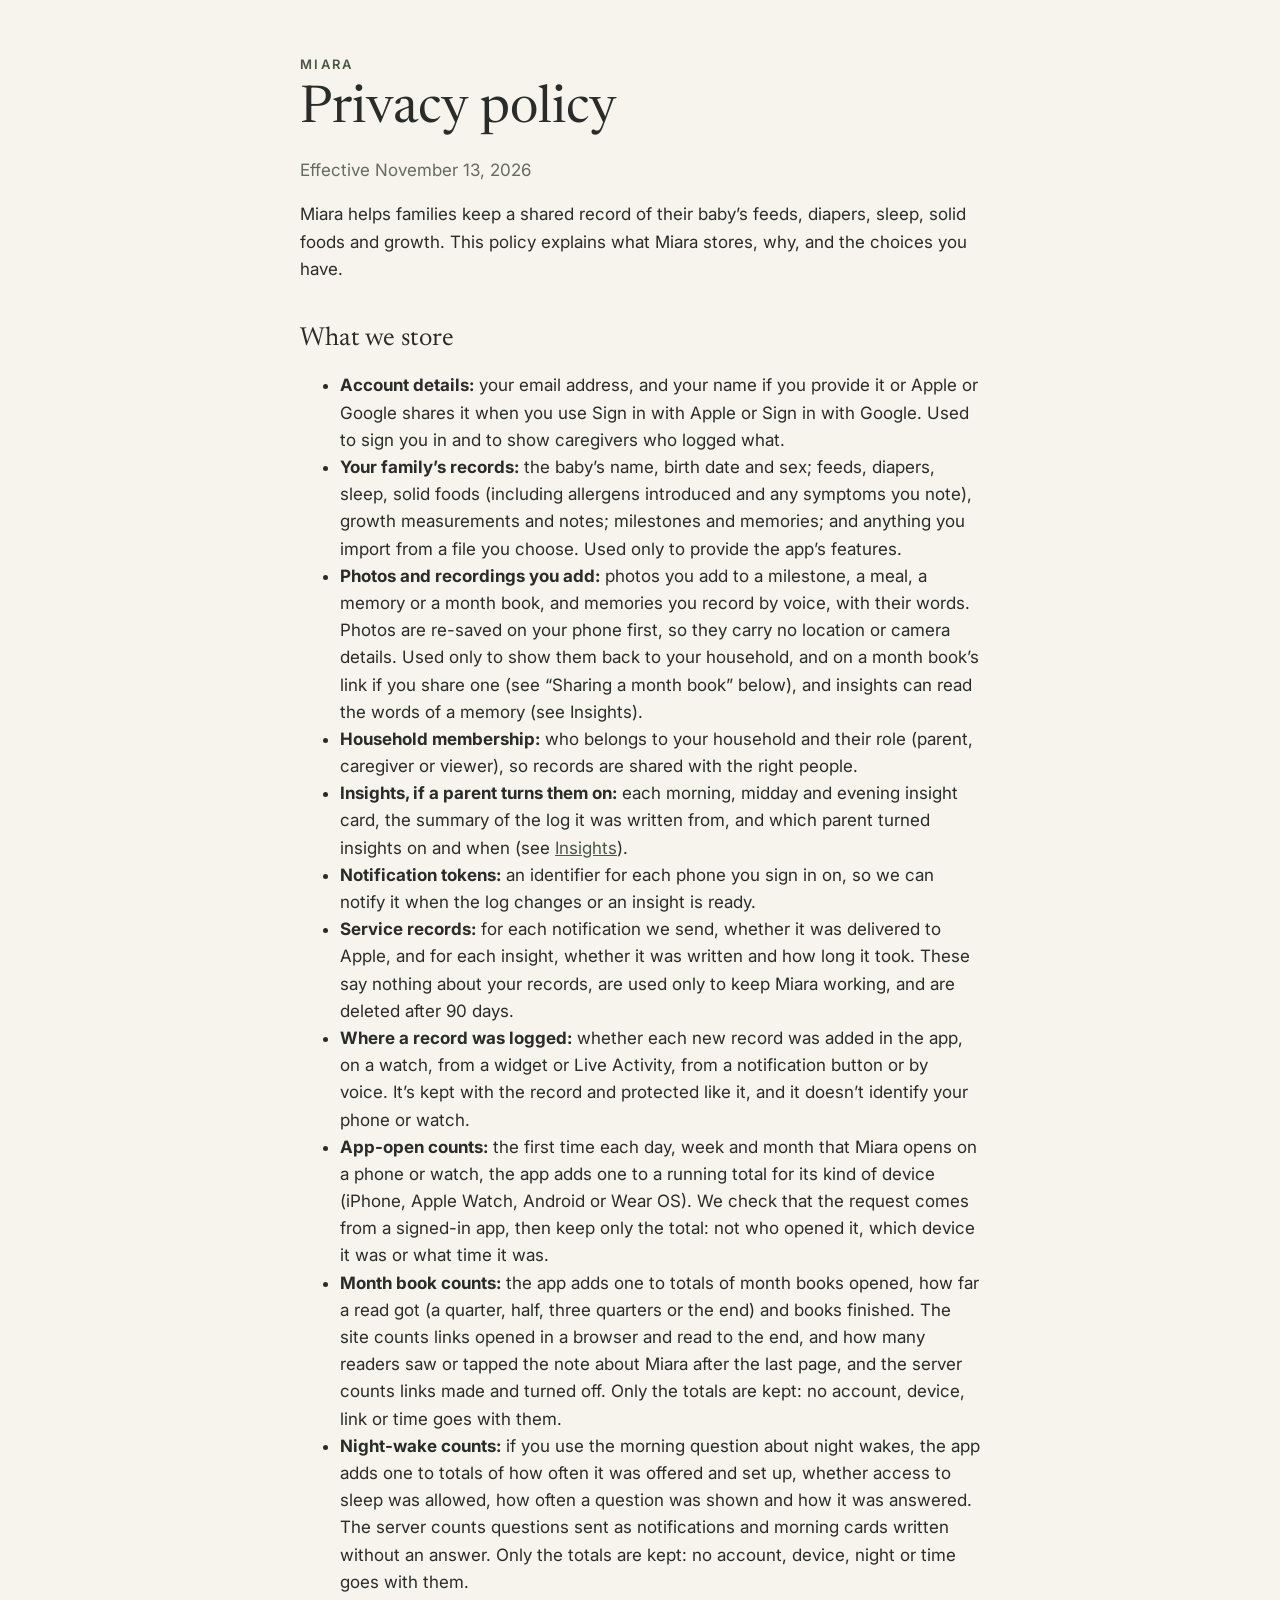
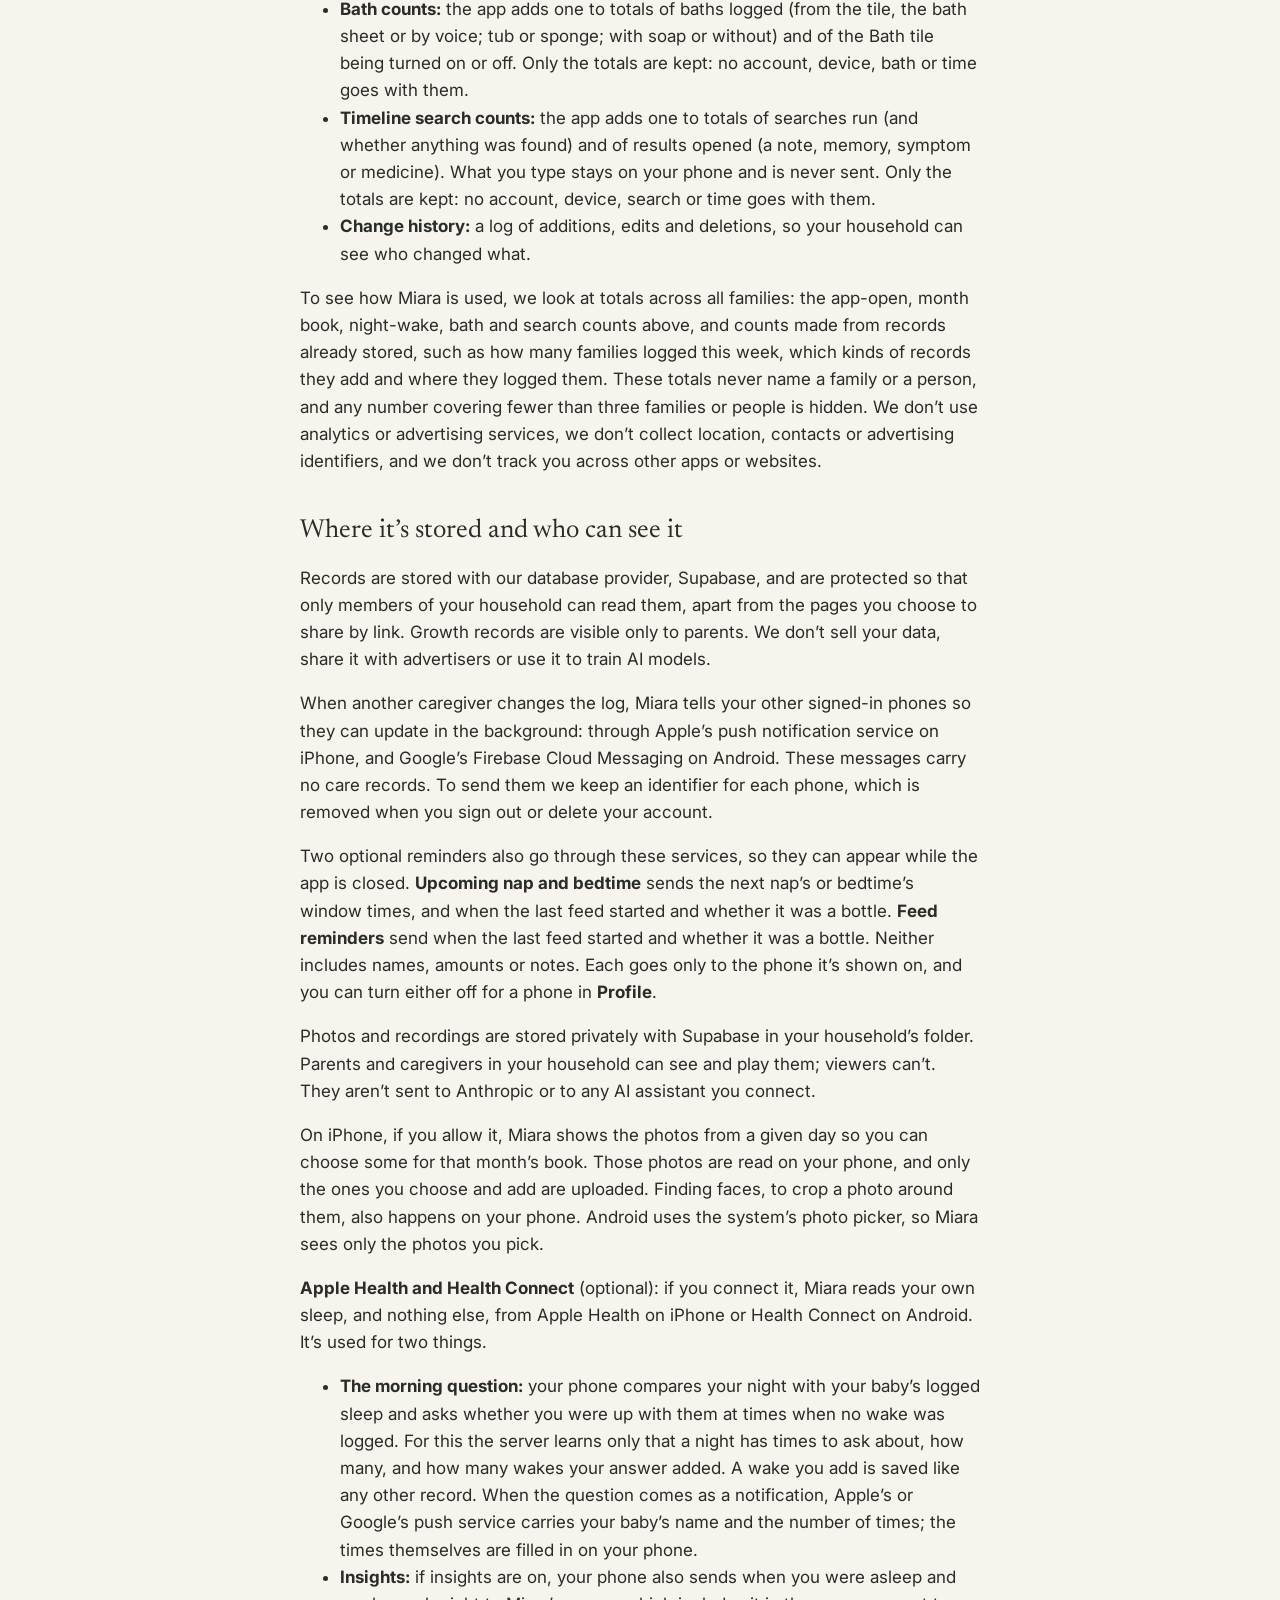
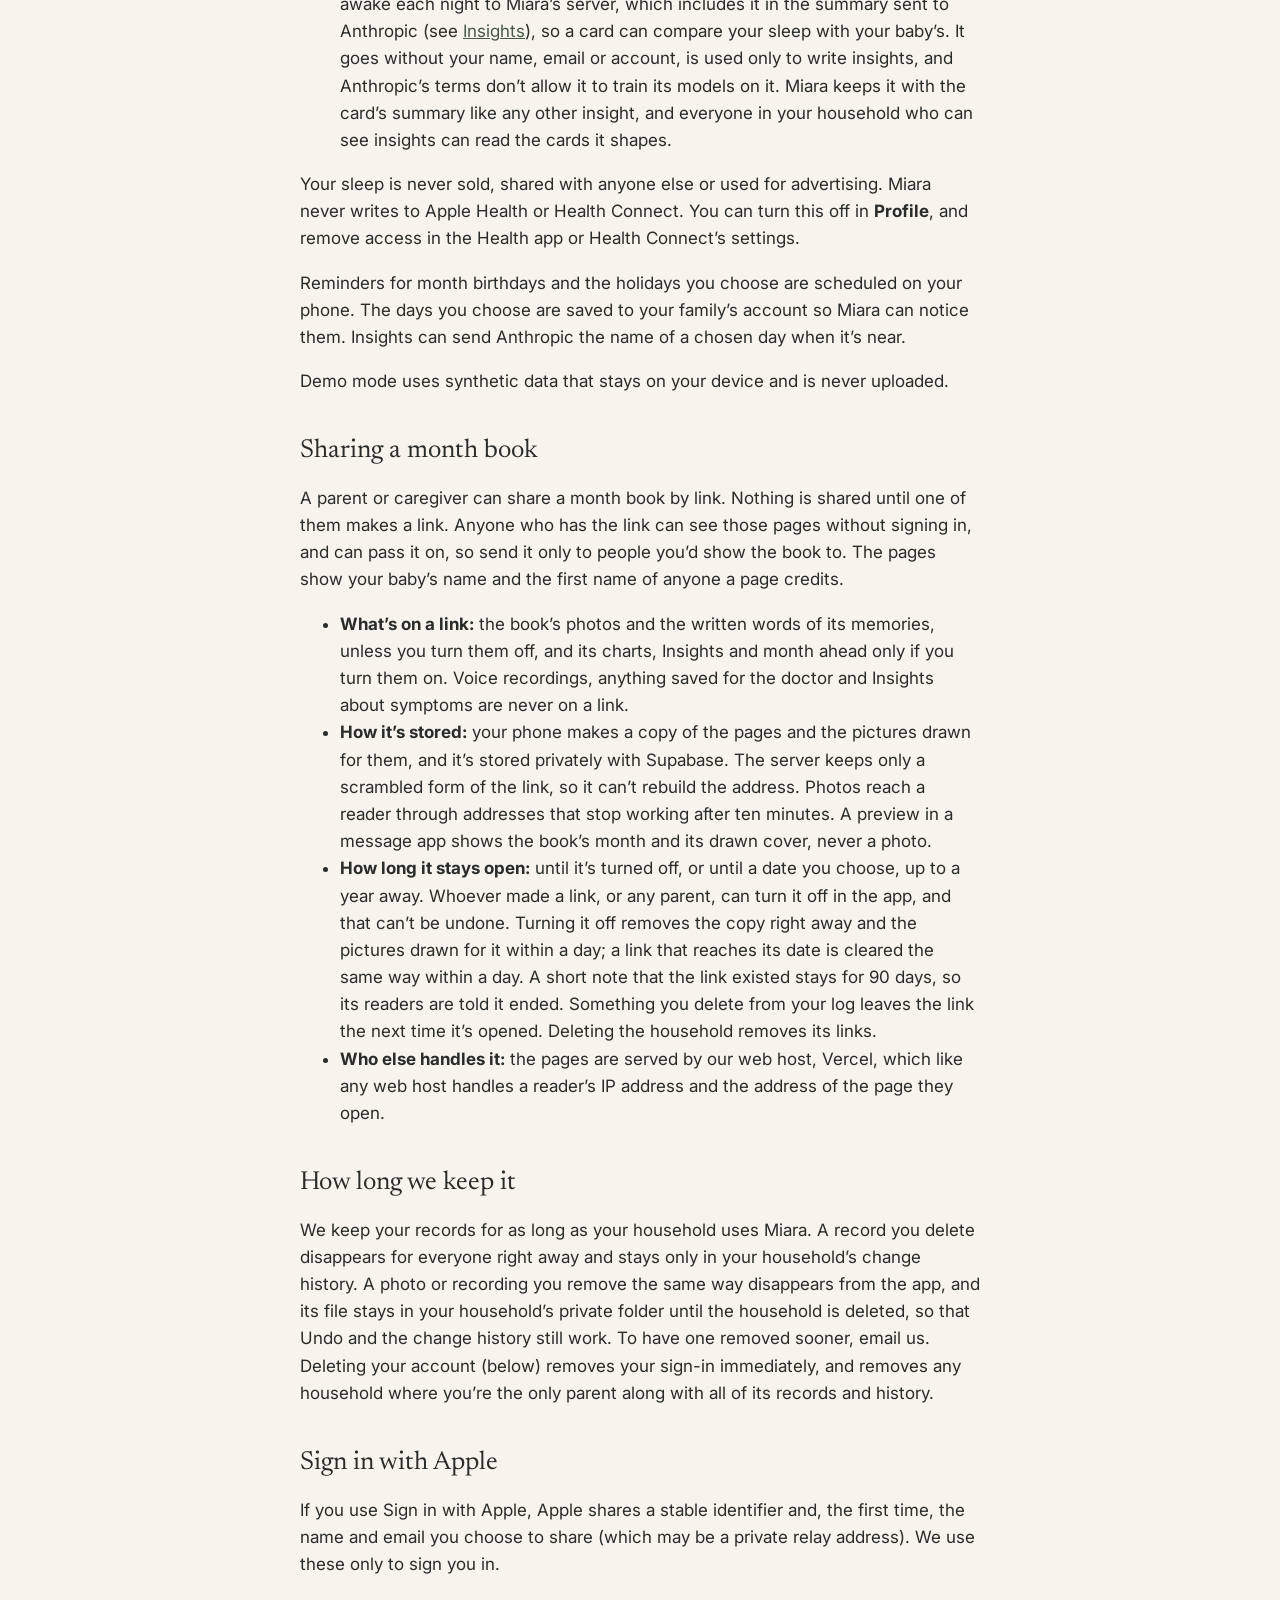
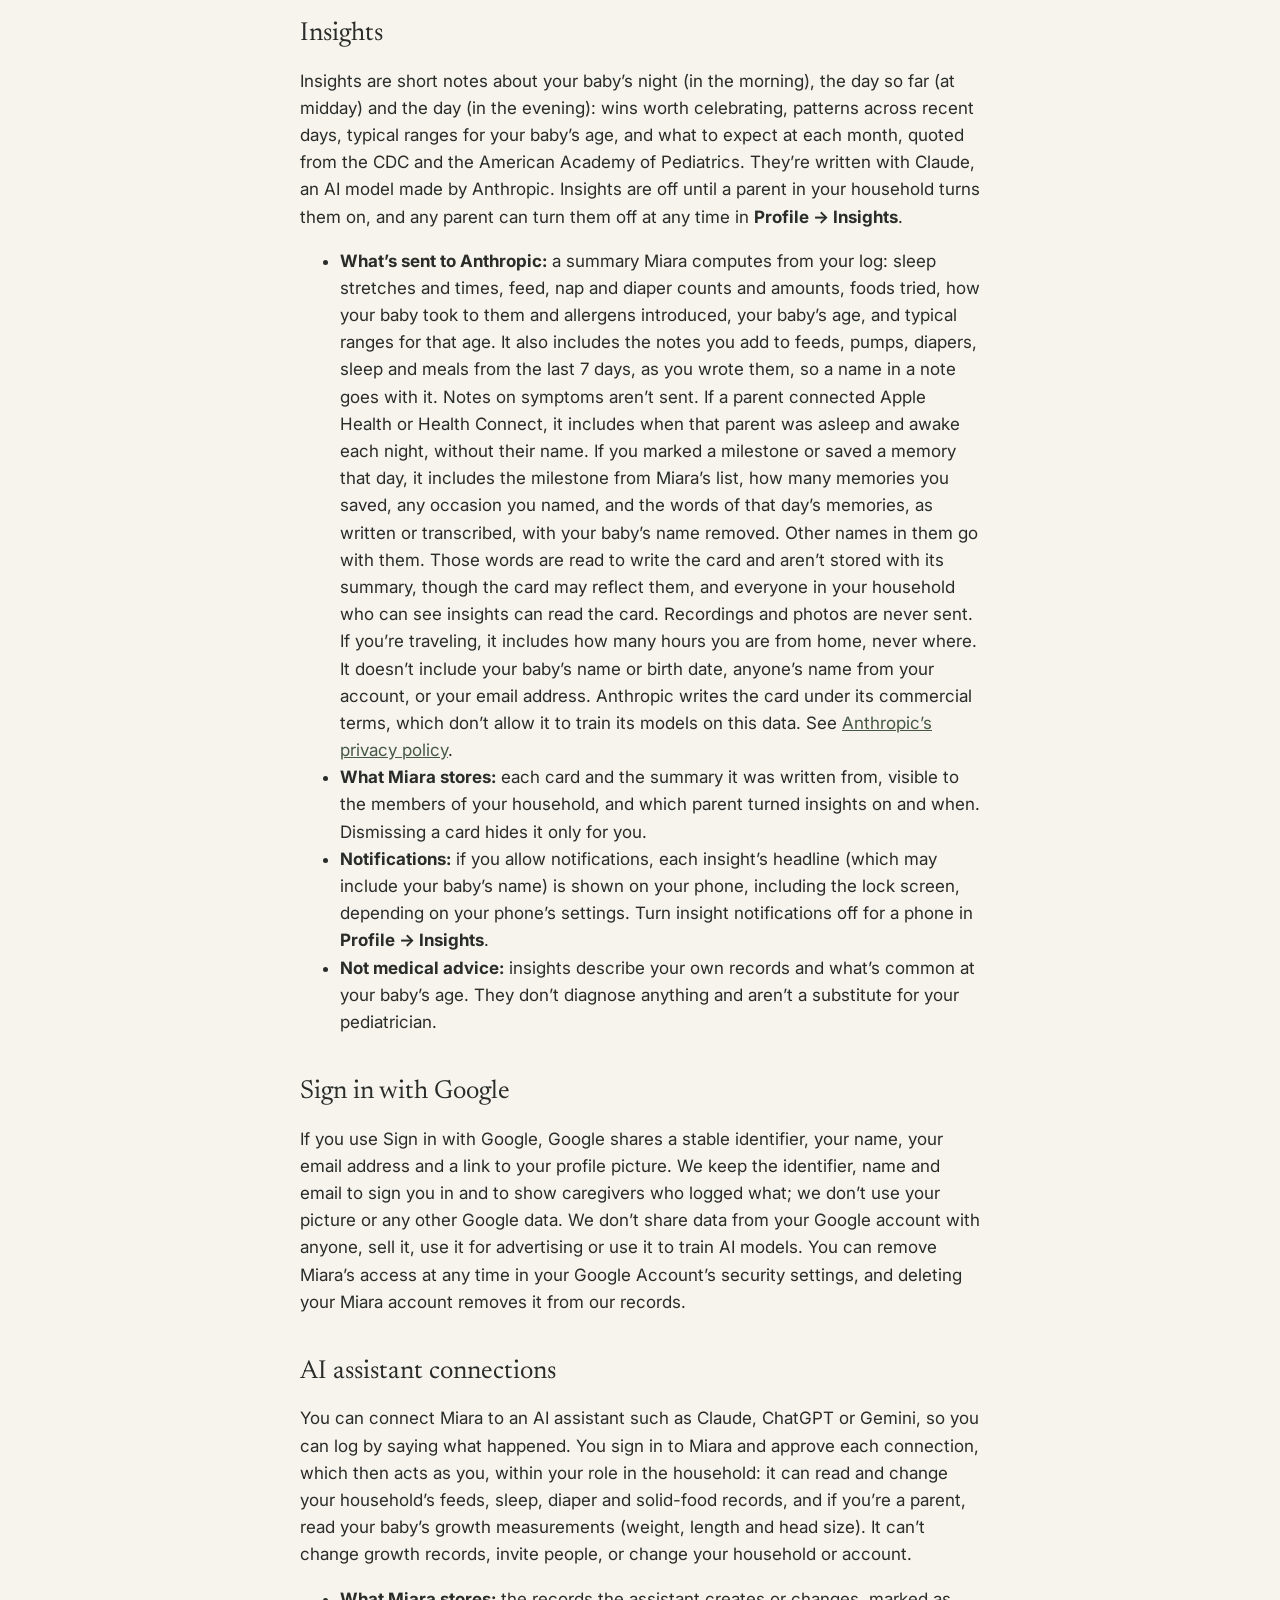
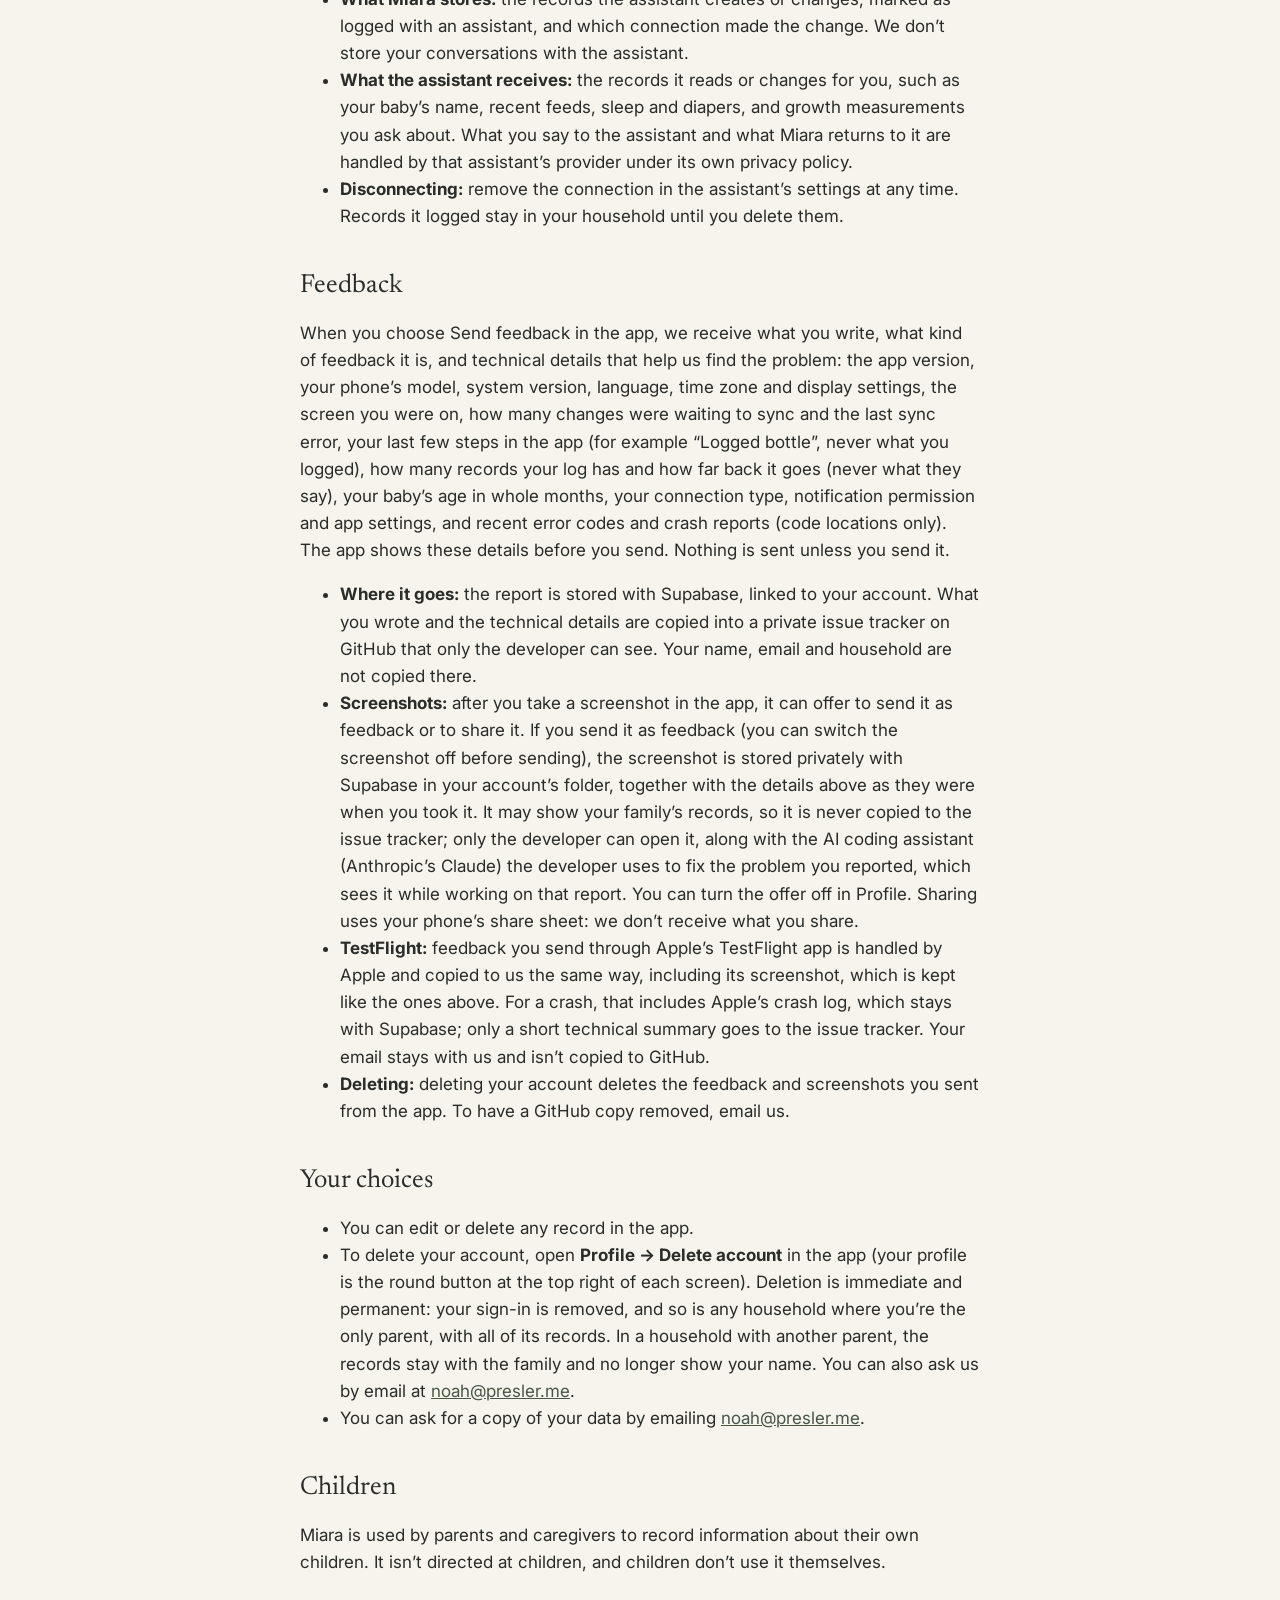
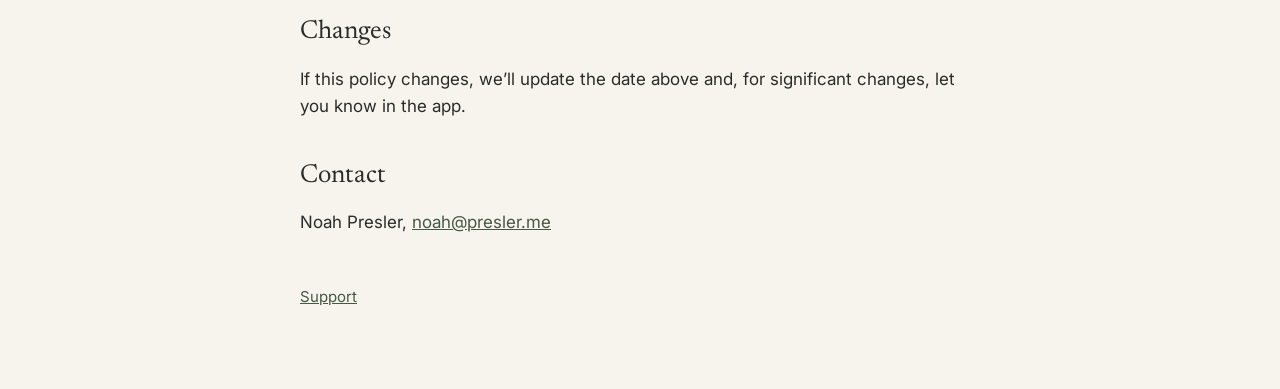
==== privacy.html @ fc8a2c2c "Privacy: bath and timeline search counts (sync with MiaraOS) Co-Authored-By: Claude Opus 5.5 <norepl" ====
<!doctype html><html lang="en"><head><meta charset="utf-8"><meta name="viewport" content="width=device-width, initial-scale=1"><link rel="preconnect" href="https://fonts.googleapis.com"><link rel="preconnect" href="https://fonts.gstatic.com" crossorigin><link href="https://fonts.googleapis.com/css2?family=Inter:wght@400;600&family=Newsreader:opsz@6..72&display=swap" rel="stylesheet"><link rel="stylesheet" href="style.css"><title>Miara privacy policy</title><meta name="description" content="How Miara handles your family's data."></head><body><main>
<div class="eyebrow">Miara</div>
<h1>Privacy policy</h1>
<p class="muted">Effective November 13, 2026</p>
<p>Miara helps families keep a shared record of their baby’s feeds, diapers, sleep, solid foods and growth. This policy explains what Miara stores, why, and the choices you have.</p>
<h2>What we store</h2>
<ul>
<li><strong>Account details:</strong> your email address, and your name if you provide it or Apple or Google shares it when you use Sign in with Apple or Sign in with Google. Used to sign you in and to show caregivers who logged what.</li>
<li><strong>Your family’s records:</strong> the baby’s name, birth date and sex; feeds, diapers, sleep, solid foods (including allergens introduced and any symptoms you note), growth measurements and notes; milestones and memories; and anything you import from a file you choose. Used only to provide the app’s features.</li>
<li><strong>Photos and recordings you add:</strong> photos you add to a milestone, a meal, a memory or a month book, and memories you record by voice, with their words. Photos are re-saved on your phone first, so they carry no location or camera details. Used only to show them back to your household, and on a month book’s link if you share one (see “Sharing a month book” below), and insights can read the words of a memory (see Insights).</li>
<li><strong>Household membership:</strong> who belongs to your household and their role (parent, caregiver or viewer), so records are shared with the right people.</li>
<li><strong>Insights, if a parent turns them on:</strong> each morning, midday and evening insight card, the summary of the log it was written from, and which parent turned insights on and when (see <a href="#insights">Insights</a>).</li>
<li><strong>Notification tokens:</strong> an identifier for each phone you sign in on, so we can notify it when the log changes or an insight is ready.</li>
<li><strong>Service records:</strong> for each notification we send, whether it was delivered to Apple, and for each insight, whether it was written and how long it took. These say nothing about your records, are used only to keep Miara working, and are deleted after 90 days.</li>
<li><strong>Where a record was logged:</strong> whether each new record was added in the app, on a watch, from a widget or Live Activity, from a notification button or by voice. It’s kept with the record and protected like it, and it doesn’t identify your phone or watch.</li>
<li><strong>App-open counts:</strong> the first time each day, week and month that Miara opens on a phone or watch, the app adds one to a running total for its kind of device (iPhone, Apple Watch, Android or Wear OS). We check that the request comes from a signed-in app, then keep only the total: not who opened it, which device it was or what time it was.</li>
<li><strong>Month book counts:</strong> the app adds one to totals of month books opened, how far a read got (a quarter, half, three quarters or the end) and books finished. The site counts links opened in a browser and read to the end, and how many readers saw or tapped the note about Miara after the last page, and the server counts links made and turned off. Only the totals are kept: no account, device, link or time goes with them.</li>
<li><strong>Night-wake counts:</strong> if you use the morning question about night wakes, the app adds one to totals of how often it was offered and set up, whether access to sleep was allowed, how often a question was shown and how it was answered. The server counts questions sent as notifications and morning cards written without an answer. Only the totals are kept: no account, device, night or time goes with them.</li>
<li><strong>Bath counts:</strong> the app adds one to totals of baths logged (from the tile, the bath sheet or by voice; tub or sponge; with soap or without) and of the Bath tile being turned on or off. Only the totals are kept: no account, device, bath or time goes with them.</li>
<li><strong>Timeline search counts:</strong> the app adds one to totals of searches run (and whether anything was found) and of results opened (a note, memory, symptom or medicine). What you type stays on your phone and is never sent. Only the totals are kept: no account, device, search or time goes with them.</li>
<li><strong>Change history:</strong> a log of additions, edits and deletions, so your household can see who changed what.</li>
</ul>
<p>To see how Miara is used, we look at totals across all families: the app-open, month book, night-wake, bath and search counts above, and counts made from records already stored, such as how many families logged this week, which kinds of records they add and where they logged them. These totals never name a family or a person, and any number covering fewer than three families or people is hidden. We don’t use analytics or advertising services, we don’t collect location, contacts or advertising identifiers, and we don’t track you across other apps or websites.</p>
<h2>Where it’s stored and who can see it</h2>
<p>Records are stored with our database provider, Supabase, and are protected so that only members of your household can read them, apart from the pages you choose to share by link. Growth records are visible only to parents. We don’t sell your data, share it with advertisers or use it to train AI models.</p>
<p>When another caregiver changes the log, Miara tells your other signed-in phones so they can update in the background: through Apple’s push notification service on iPhone, and Google’s Firebase Cloud Messaging on Android. These messages carry no care records. To send them we keep an identifier for each phone, which is removed when you sign out or delete your account.</p>
<p>Two optional reminders also go through these services, so they can appear while the app is closed. <strong>Upcoming nap and bedtime</strong> sends the next nap’s or bedtime’s window times, and when the last feed started and whether it was a bottle. <strong>Feed reminders</strong> send when the last feed started and whether it was a bottle. Neither includes names, amounts or notes. Each goes only to the phone it’s shown on, and you can turn either off for a phone in <strong>Profile</strong>.</p>
<p>Photos and recordings are stored privately with Supabase in your household’s folder. Parents and caregivers in your household can see and play them; viewers can’t. They aren’t sent to Anthropic or to any AI assistant you connect.</p>
<p>On iPhone, if you allow it, Miara shows the photos from a given day so you can choose some for that month’s book. Those photos are read on your phone, and only the ones you choose and add are uploaded. Finding faces, to crop a photo around them, also happens on your phone. Android uses the system’s photo picker, so Miara sees only the photos you pick.</p>
<p><strong>Apple Health and Health Connect</strong> (optional): if you connect it, Miara reads your own sleep, and nothing else, from Apple Health on iPhone or Health Connect on Android. It’s used for two things.</p>
<ul>
<li><strong>The morning question:</strong> your phone compares your night with your baby’s logged sleep and asks whether you were up with them at times when no wake was logged. For this the server learns only that a night has times to ask about, how many, and how many wakes your answer added. A wake you add is saved like any other record. When the question comes as a notification, Apple’s or Google’s push service carries your baby’s name and the number of times; the times themselves are filled in on your phone.</li>
<li><strong>Insights:</strong> if insights are on, your phone also sends when you were asleep and awake each night to Miara’s server, which includes it in the summary sent to Anthropic (see <a href="#insights">Insights</a>), so a card can compare your sleep with your baby’s. It goes without your name, email or account, is used only to write insights, and Anthropic’s terms don’t allow it to train its models on it. Miara keeps it with the card’s summary like any other insight, and everyone in your household who can see insights can read the cards it shapes.</li>
</ul>
<p>Your sleep is never sold, shared with anyone else or used for advertising. Miara never writes to Apple Health or Health Connect. You can turn this off in <strong>Profile</strong>, and remove access in the Health app or Health Connect’s settings.</p>
<p>Reminders for month birthdays and the holidays you choose are scheduled on your phone. The days you choose are saved to your family’s account so Miara can notice them. Insights can send Anthropic the name of a chosen day when it’s near.</p>
<p>Demo mode uses synthetic data that stays on your device and is never uploaded.</p>
<h2>Sharing a month book</h2>
<p>A parent or caregiver can share a month book by link. Nothing is shared until one of them makes a link. Anyone who has the link can see those pages without signing in, and can pass it on, so send it only to people you’d show the book to. The pages show your baby’s name and the first name of anyone a page credits.</p>
<ul>
<li><strong>What’s on a link:</strong> the book’s photos and the written words of its memories, unless you turn them off, and its charts, Insights and month ahead only if you turn them on. Voice recordings, anything saved for the doctor and Insights about symptoms are never on a link.</li>
<li><strong>How it’s stored:</strong> your phone makes a copy of the pages and the pictures drawn for them, and it’s stored privately with Supabase. The server keeps only a scrambled form of the link, so it can’t rebuild the address. Photos reach a reader through addresses that stop working after ten minutes. A preview in a message app shows the book’s month and its drawn cover, never a photo.</li>
<li><strong>How long it stays open:</strong> until it’s turned off, or until a date you choose, up to a year away. Whoever made a link, or any parent, can turn it off in the app, and that can’t be undone. Turning it off removes the copy right away and the pictures drawn for it within a day; a link that reaches its date is cleared the same way within a day. A short note that the link existed stays for 90 days, so its readers are told it ended. Something you delete from your log leaves the link the next time it’s opened. Deleting the household removes its links.</li>
<li><strong>Who else handles it:</strong> the pages are served by our web host, Vercel, which like any web host handles a reader’s IP address and the address of the page they open.</li>
</ul>
<h2>How long we keep it</h2>
<p>We keep your records for as long as your household uses Miara. A record you delete disappears for everyone right away and stays only in your household’s change history. A photo or recording you remove the same way disappears from the app, and its file stays in your household’s private folder until the household is deleted, so that Undo and the change history still work. To have one removed sooner, email us. Deleting your account (below) removes your sign-in immediately, and removes any household where you’re the only parent along with all of its records and history.</p>
<h2>Sign in with Apple</h2>
<p>If you use Sign in with Apple, Apple shares a stable identifier and, the first time, the name and email you choose to share (which may be a private relay address). We use these only to sign you in.</p>
<h2 id="insights">Insights</h2>
<p>Insights are short notes about your baby’s night (in the morning), the day so far (at midday) and the day (in the evening): wins worth celebrating, patterns across recent days, typical ranges for your baby’s age, and what to expect at each month, quoted from the CDC and the American Academy of Pediatrics. They’re written with Claude, an AI model made by Anthropic. Insights are off until a parent in your household turns them on, and any parent can turn them off at any time in <strong>Profile → Insights</strong>.</p>
<ul>
<li><strong>What’s sent to Anthropic:</strong> a summary Miara computes from your log: sleep stretches and times, feed, nap and diaper counts and amounts, foods tried, how your baby took to them and allergens introduced, your baby’s age, and typical ranges for that age. It also includes the notes you add to feeds, pumps, diapers, sleep and meals from the last 7 days, as you wrote them, so a name in a note goes with it. Notes on symptoms aren’t sent. If a parent connected Apple Health or Health Connect, it includes when that parent was asleep and awake each night, without their name. If you marked a milestone or saved a memory that day, it includes the milestone from Miara’s list, how many memories you saved, any occasion you named, and the words of that day’s memories, as written or transcribed, with your baby’s name removed. Other names in them go with them. Those words are read to write the card and aren’t stored with its summary, though the card may reflect them, and everyone in your household who can see insights can read the card. Recordings and photos are never sent. If you’re traveling, it includes how many hours you are from home, never where. It doesn’t include your baby’s name or birth date, anyone’s name from your account, or your email address. Anthropic writes the card under its commercial terms, which don’t allow it to train its models on this data. See <a href="https://www.anthropic.com/legal/privacy">Anthropic’s privacy policy</a>.</li>
<li><strong>What Miara stores:</strong> each card and the summary it was written from, visible to the members of your household, and which parent turned insights on and when. Dismissing a card hides it only for you.</li>
<li><strong>Notifications:</strong> if you allow notifications, each insight’s headline (which may include your baby’s name) is shown on your phone, including the lock screen, depending on your phone’s settings. Turn insight notifications off for a phone in <strong>Profile → Insights</strong>.</li>
<li><strong>Not medical advice:</strong> insights describe your own records and what’s common at your baby’s age. They don’t diagnose anything and aren’t a substitute for your pediatrician.</li>
</ul>
<h2>Sign in with Google</h2>
<p>If you use Sign in with Google, Google shares a stable identifier, your name, your email address and a link to your profile picture. We keep the identifier, name and email to sign you in and to show caregivers who logged what; we don’t use your picture or any other Google data. We don’t share data from your Google account with anyone, sell it, use it for advertising or use it to train AI models. You can remove Miara’s access at any time in your Google Account’s security settings, and deleting your Miara account removes it from our records.</p>
<h2>AI assistant connections</h2>
<p>You can connect Miara to an AI assistant such as Claude, ChatGPT or Gemini, so you can log by saying what happened. You sign in to Miara and approve each connection, which then acts as you, within your role in the household: it can read and change your household’s feeds, sleep, diaper and solid-food records, and if you’re a parent, read your baby’s growth measurements (weight, length and head size). It can’t change growth records, invite people, or change your household or account.</p>
<ul>
<li><strong>What Miara stores:</strong> the records the assistant creates or changes, marked as logged with an assistant, and which connection made the change. We don’t store your conversations with the assistant.</li>
<li><strong>What the assistant receives:</strong> the records it reads or changes for you, such as your baby’s name, recent feeds, sleep and diapers, and growth measurements you ask about. What you say to the assistant and what Miara returns to it are handled by that assistant’s provider under its own privacy policy.</li>
<li><strong>Disconnecting:</strong> remove the connection in the assistant’s settings at any time. Records it logged stay in your household until you delete them.</li>
</ul>
<h2>Feedback</h2>
<p>When you choose Send feedback in the app, we receive what you write, what kind of feedback it is, and technical details that help us find the problem: the app version, your phone’s model, system version, language, time zone and display settings, the screen you were on, how many changes were waiting to sync and the last sync error, your last few steps in the app (for example “Logged bottle”, never what you logged), how many records your log has and how far back it goes (never what they say), your baby’s age in whole months, your connection type, notification permission and app settings, and recent error codes and crash reports (code locations only). The app shows these details before you send. Nothing is sent unless you send it.</p>
<ul>
<li><strong>Where it goes:</strong> the report is stored with Supabase, linked to your account. What you wrote and the technical details are copied into a private issue tracker on GitHub that only the developer can see. Your name, email and household are not copied there.</li>
<li><strong>Screenshots:</strong> after you take a screenshot in the app, it can offer to send it as feedback or to share it. If you send it as feedback (you can switch the screenshot off before sending), the screenshot is stored privately with Supabase in your account’s folder, together with the details above as they were when you took it. It may show your family’s records, so it is never copied to the issue tracker; only the developer can open it, along with the AI coding assistant (Anthropic’s Claude) the developer uses to fix the problem you reported, which sees it while working on that report. You can turn the offer off in Profile. Sharing uses your phone’s share sheet: we don’t receive what you share.</li>
<li><strong>TestFlight:</strong> feedback you send through Apple’s TestFlight app is handled by Apple and copied to us the same way, including its screenshot, which is kept like the ones above. For a crash, that includes Apple’s crash log, which stays with Supabase; only a short technical summary goes to the issue tracker. Your email stays with us and isn’t copied to GitHub.</li>
<li><strong>Deleting:</strong> deleting your account deletes the feedback and screenshots you sent from the app. To have a GitHub copy removed, email us.</li>
</ul>
<h2>Your choices</h2>
<ul>
<li>You can edit or delete any record in the app.</li>
<li>To delete your account, open <strong>Profile → Delete account</strong> in the app (your profile is the round button at the top right of each screen). Deletion is immediate and permanent: your sign-in is removed, and so is any household where you’re the only parent, with all of its records. In a household with another parent, the records stay with the family and no longer show your name. You can also ask us by email at <a href="mailto:noah@presler.me?subject=Delete%20my%20Miara%20account">noah@presler.me</a>.</li>
<li>You can ask for a copy of your data by emailing <a href="mailto:noah@presler.me">noah@presler.me</a>.</li>
</ul>
<h2>Children</h2>
<p>Miara is used by parents and caregivers to record information about their own children. It isn’t directed at children, and children don’t use it themselves.</p>
<h2>Changes</h2>
<p>If this policy changes, we’ll update the date above and, for significant changes, let you know in the app.</p>
<h2>Contact</h2>
<p>Noah Presler, <a href="mailto:noah@presler.me">noah@presler.me</a></p>
<nav><a href="index.html">Support</a></nav>
</main></body></html>
---- style.css ----
:root { --bg: #F7F4ED; --surface: #FFFEFA; --ink: #292C29; --muted: #656A62; --border: #D9D5CB; --accent: #465744; }
@media (prefers-color-scheme: dark) { :root { --bg: #171C19; --surface: #242B26; --ink: #F2F1E9; --muted: #BCC5B8; --border: #455047; --accent: #C4D1B5; } }
* { box-sizing: border-box; }
body { margin: 0; background: var(--bg); color: var(--ink); font: 17px/1.6 Inter, system-ui, sans-serif; }
main { max-width: 720px; margin: 0 auto; padding: 56px 20px 80px; }
.eyebrow { font: 600 13px Inter, sans-serif; letter-spacing: .18em; text-transform: uppercase; color: var(--accent); }
h1 { font: 400 clamp(36px, 7vw, 52px)/1.1 Newsreader, Georgia, serif; margin: 10px 0 18px; }
h2 { font: 400 26px/1.25 Newsreader, Georgia, serif; margin: 40px 0 8px; }
p, li { color: var(--ink); } .muted { color: var(--muted); }
a { color: var(--accent); }
.card { background: var(--surface); border: 1px solid var(--border); border-radius: 18px; padding: 20px 22px; margin: 24px 0; }
nav { display: flex; gap: 18px; margin-top: 48px; font-size: 15px; }
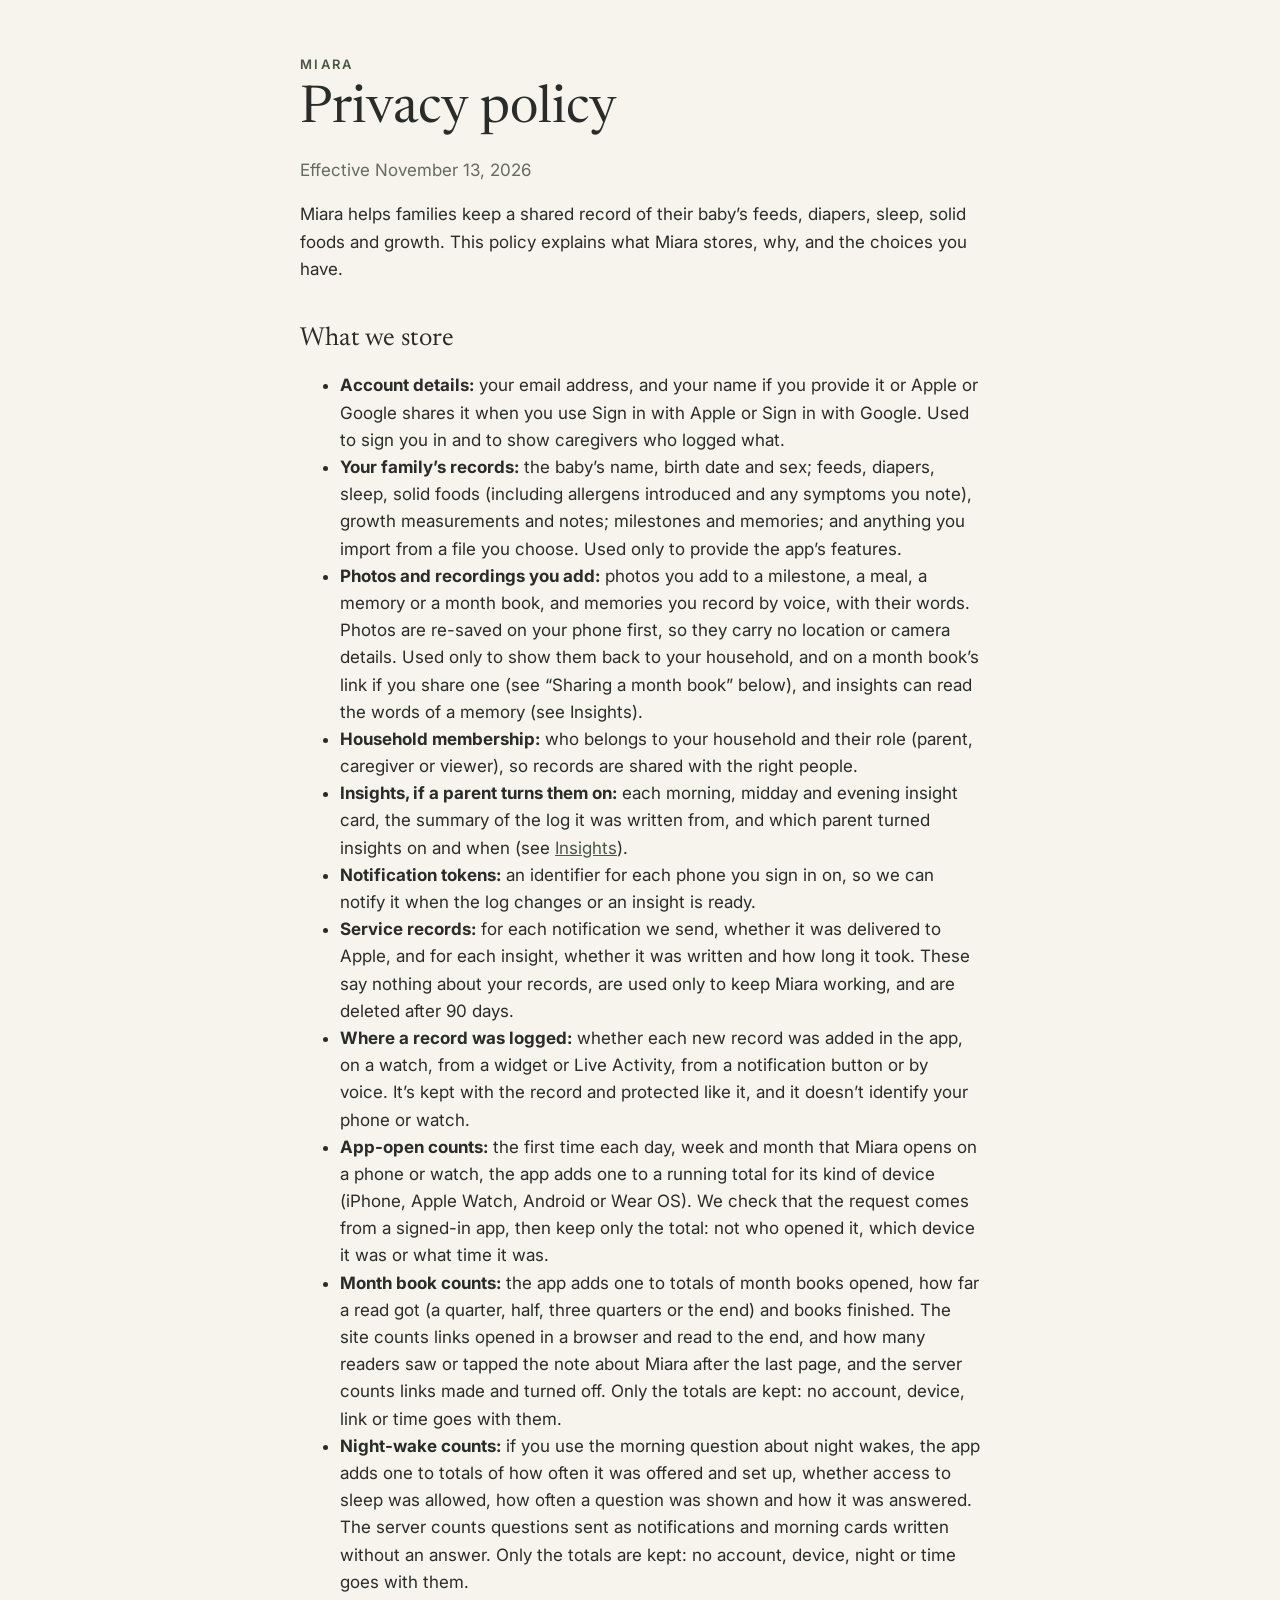
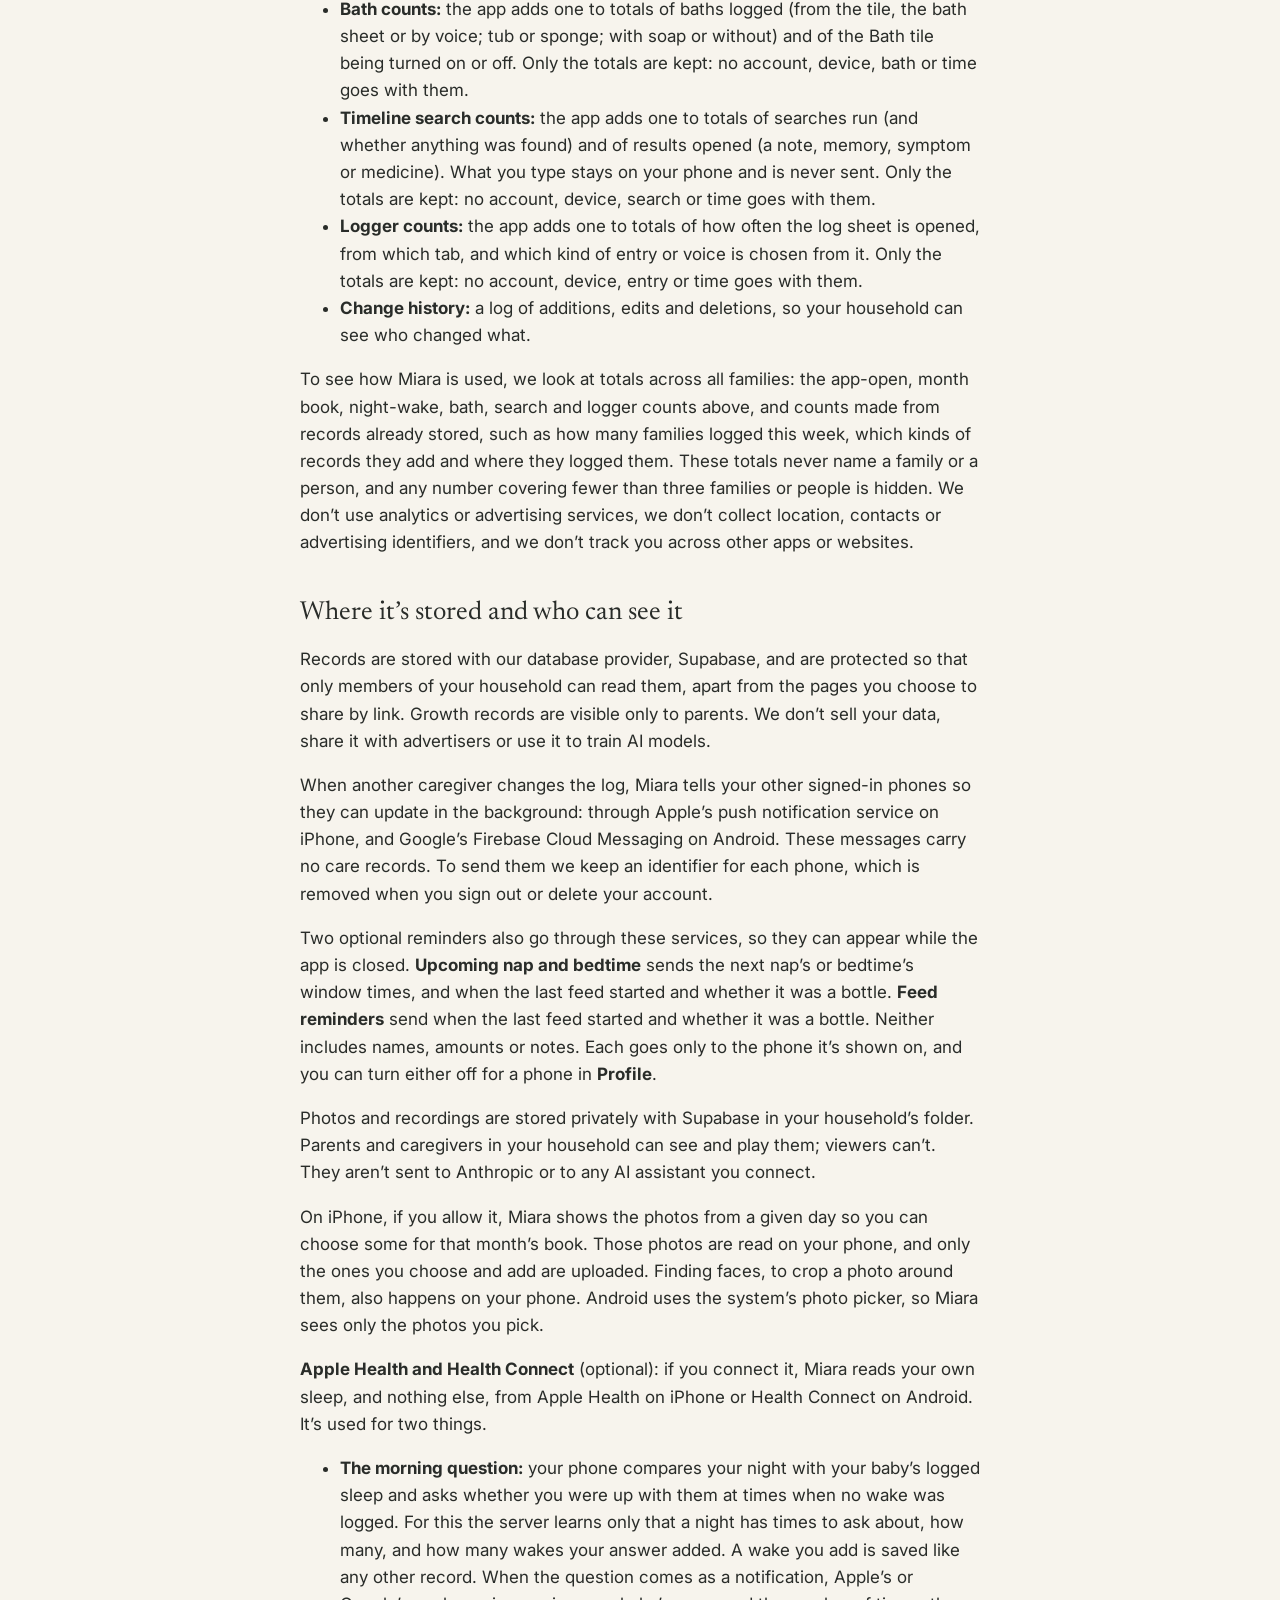
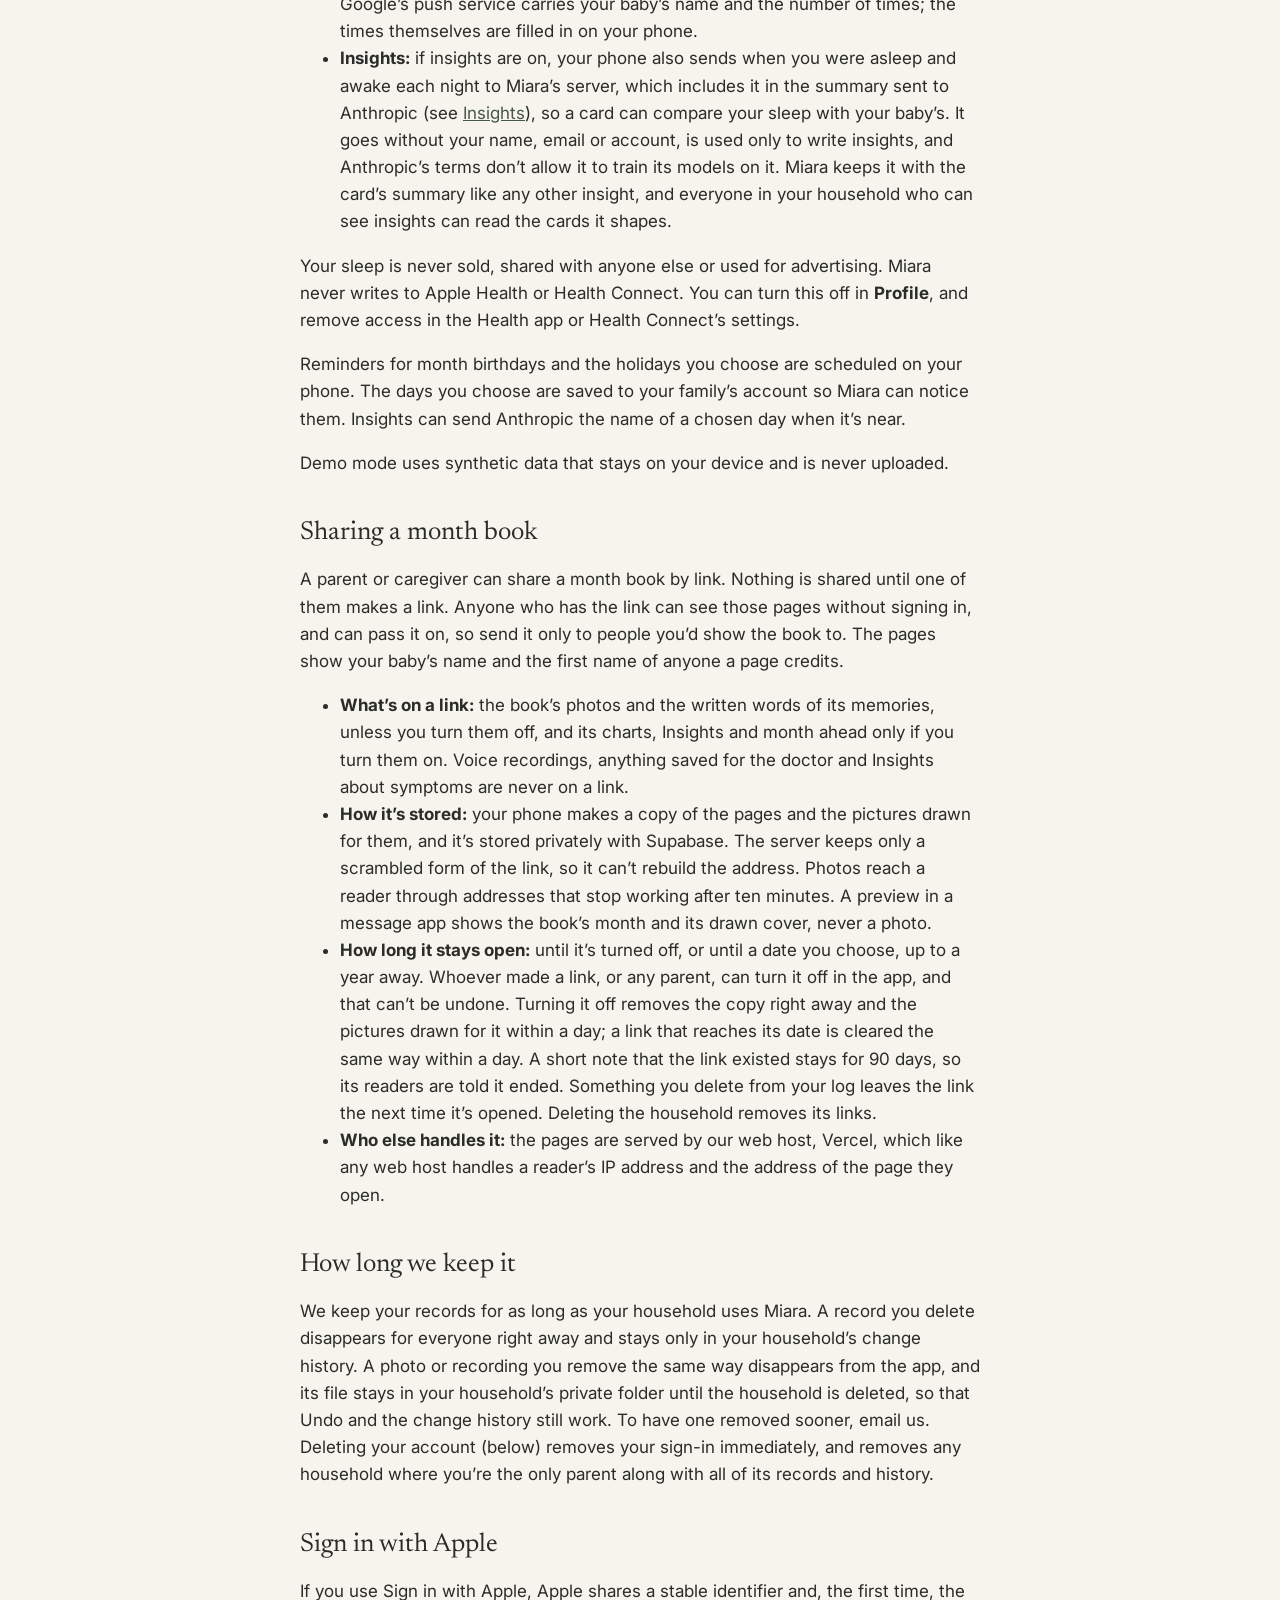
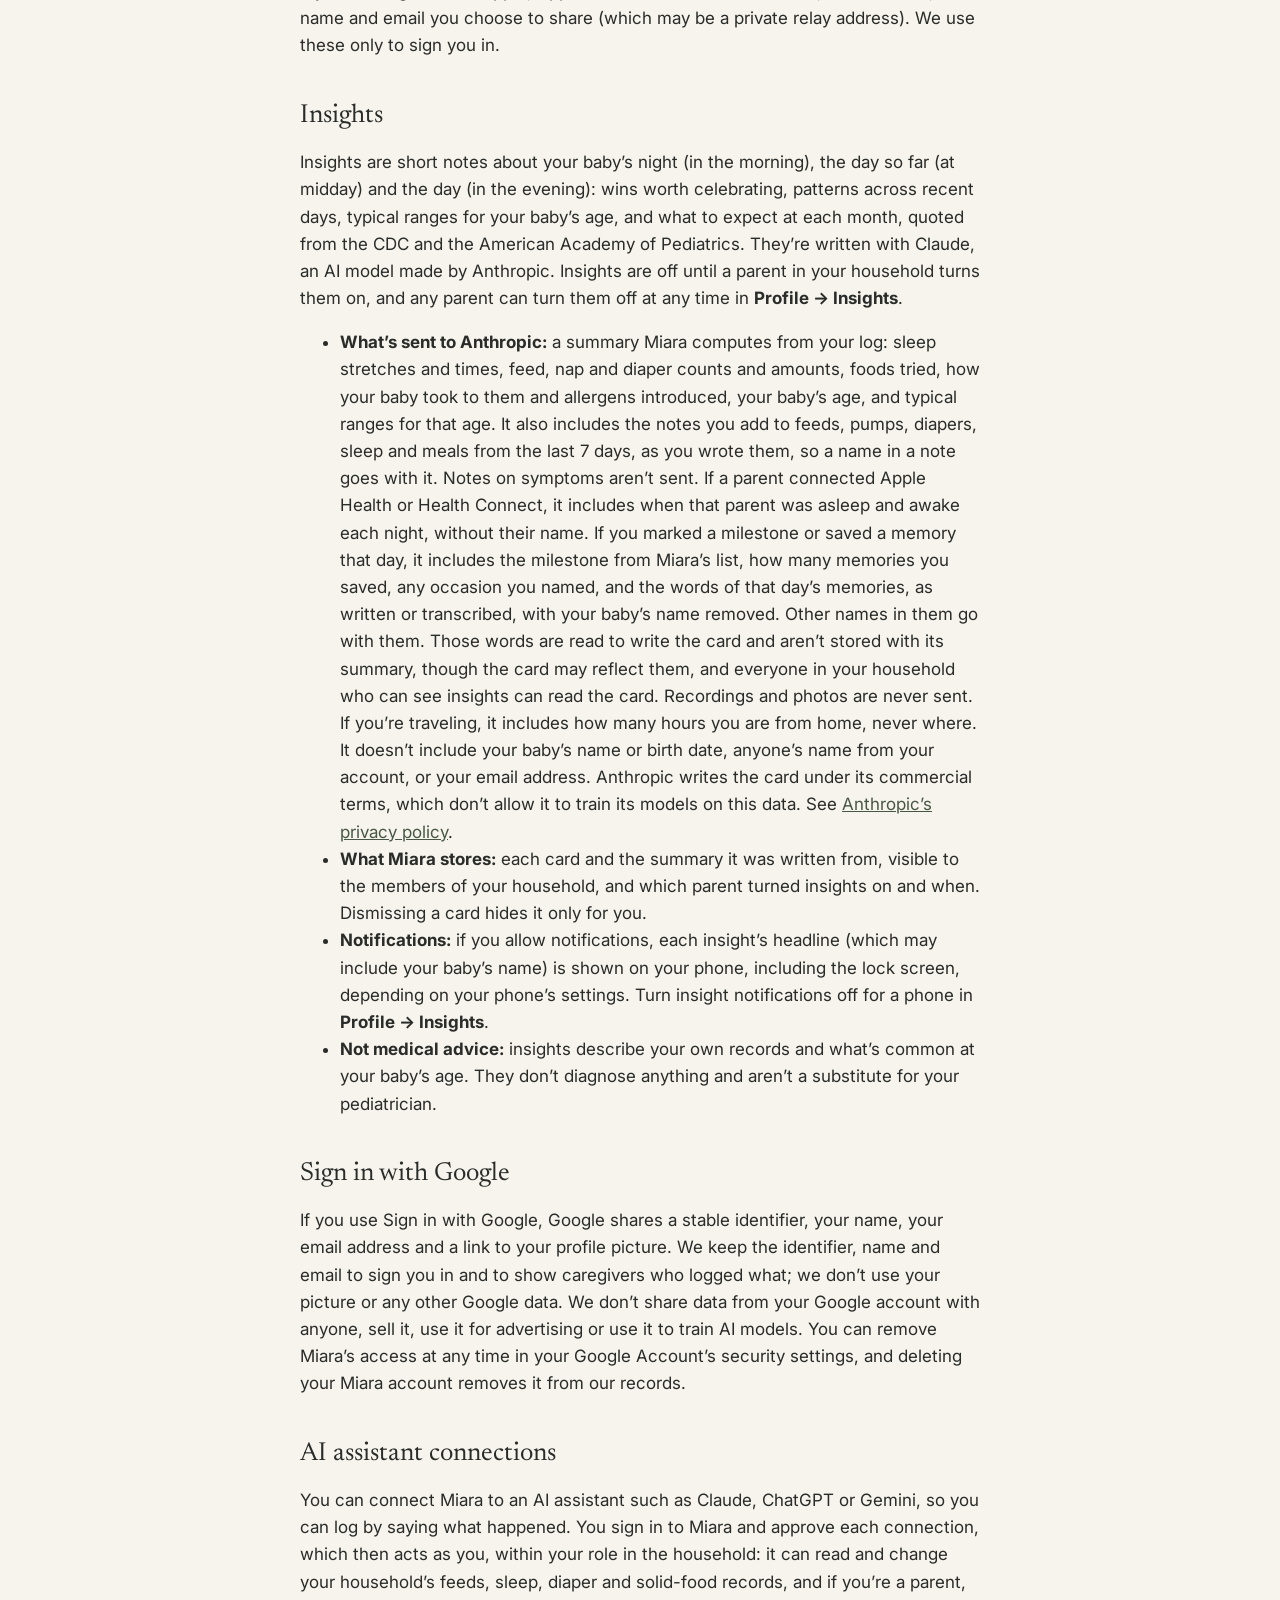
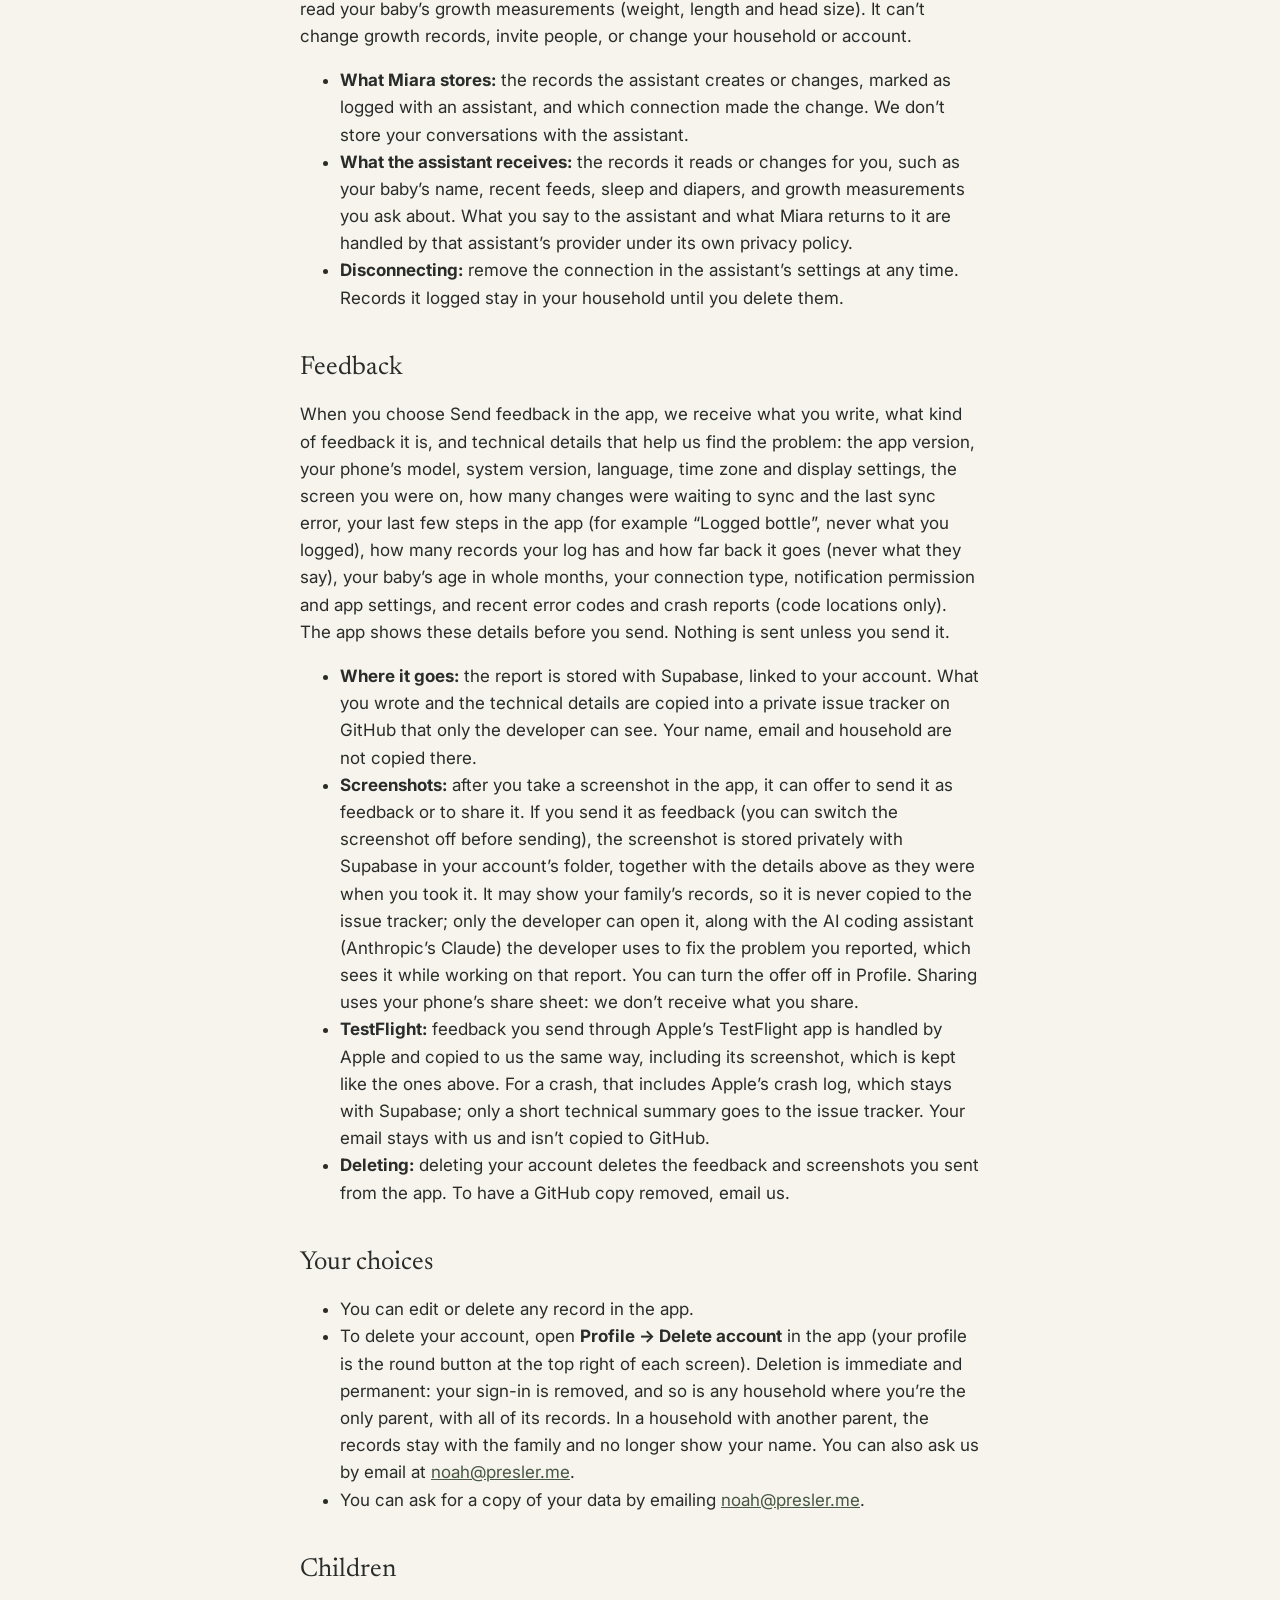
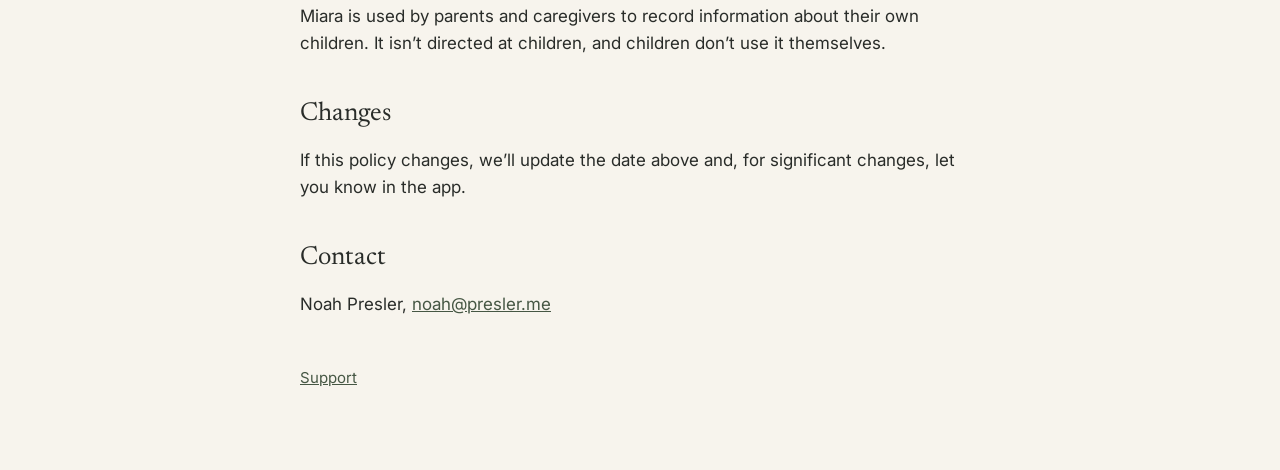
==== commit 48581afb: "Privacy: logger counts Co-Authored-By: Claude Opus 5.5 <noreply@anthropic.com>" ====
--- a/privacy.html
+++ b/privacy.html
@@ -18,9 +18,10 @@
 <li><strong>Night-wake counts:</strong> if you use the morning question about night wakes, the app adds one to totals of how often it was offered and set up, whether access to sleep was allowed, how often a question was shown and how it was answered. The server counts questions sent as notifications and morning cards written without an answer. Only the totals are kept: no account, device, night or time goes with them.</li>
 <li><strong>Bath counts:</strong> the app adds one to totals of baths logged (from the tile, the bath sheet or by voice; tub or sponge; with soap or without) and of the Bath tile being turned on or off. Only the totals are kept: no account, device, bath or time goes with them.</li>
 <li><strong>Timeline search counts:</strong> the app adds one to totals of searches run (and whether anything was found) and of results opened (a note, memory, symptom or medicine). What you type stays on your phone and is never sent. Only the totals are kept: no account, device, search or time goes with them.</li>
+<li><strong>Logger counts:</strong> the app adds one to totals of how often the log sheet is opened, from which tab, and which kind of entry or voice is chosen from it. Only the totals are kept: no account, device, entry or time goes with them.</li>
 <li><strong>Change history:</strong> a log of additions, edits and deletions, so your household can see who changed what.</li>
 </ul>
-<p>To see how Miara is used, we look at totals across all families: the app-open, month book, night-wake, bath and search counts above, and counts made from records already stored, such as how many families logged this week, which kinds of records they add and where they logged them. These totals never name a family or a person, and any number covering fewer than three families or people is hidden. We don’t use analytics or advertising services, we don’t collect location, contacts or advertising identifiers, and we don’t track you across other apps or websites.</p>
+<p>To see how Miara is used, we look at totals across all families: the app-open, month book, night-wake, bath, search and logger counts above, and counts made from records already stored, such as how many families logged this week, which kinds of records they add and where they logged them. These totals never name a family or a person, and any number covering fewer than three families or people is hidden. We don’t use analytics or advertising services, we don’t collect location, contacts or advertising identifiers, and we don’t track you across other apps or websites.</p>
 <h2>Where it’s stored and who can see it</h2>
 <p>Records are stored with our database provider, Supabase, and are protected so that only members of your household can read them, apart from the pages you choose to share by link. Growth records are visible only to parents. We don’t sell your data, share it with advertisers or use it to train AI models.</p>
 <p>When another caregiver changes the log, Miara tells your other signed-in phones so they can update in the background: through Apple’s push notification service on iPhone, and Google’s Firebase Cloud Messaging on Android. These messages carry no care records. To send them we keep an identifier for each phone, which is removed when you sign out or delete your account.</p>
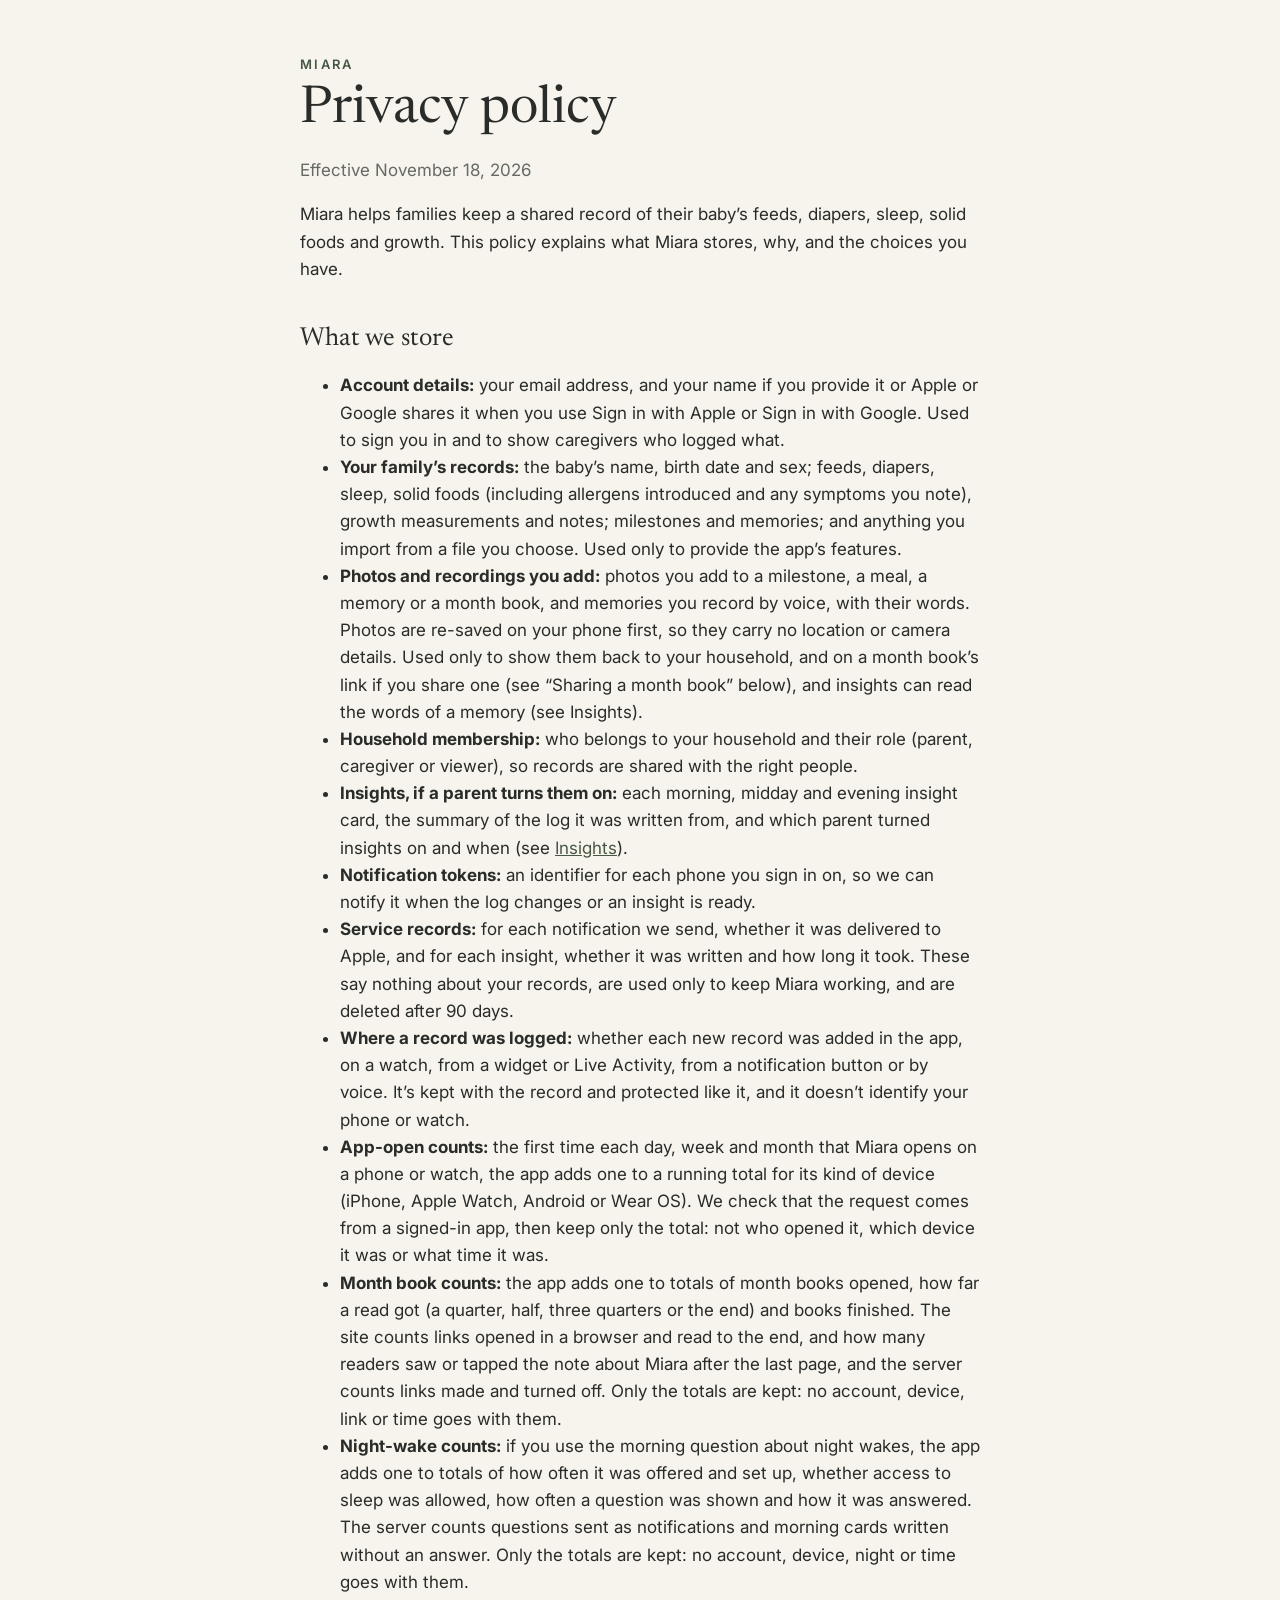
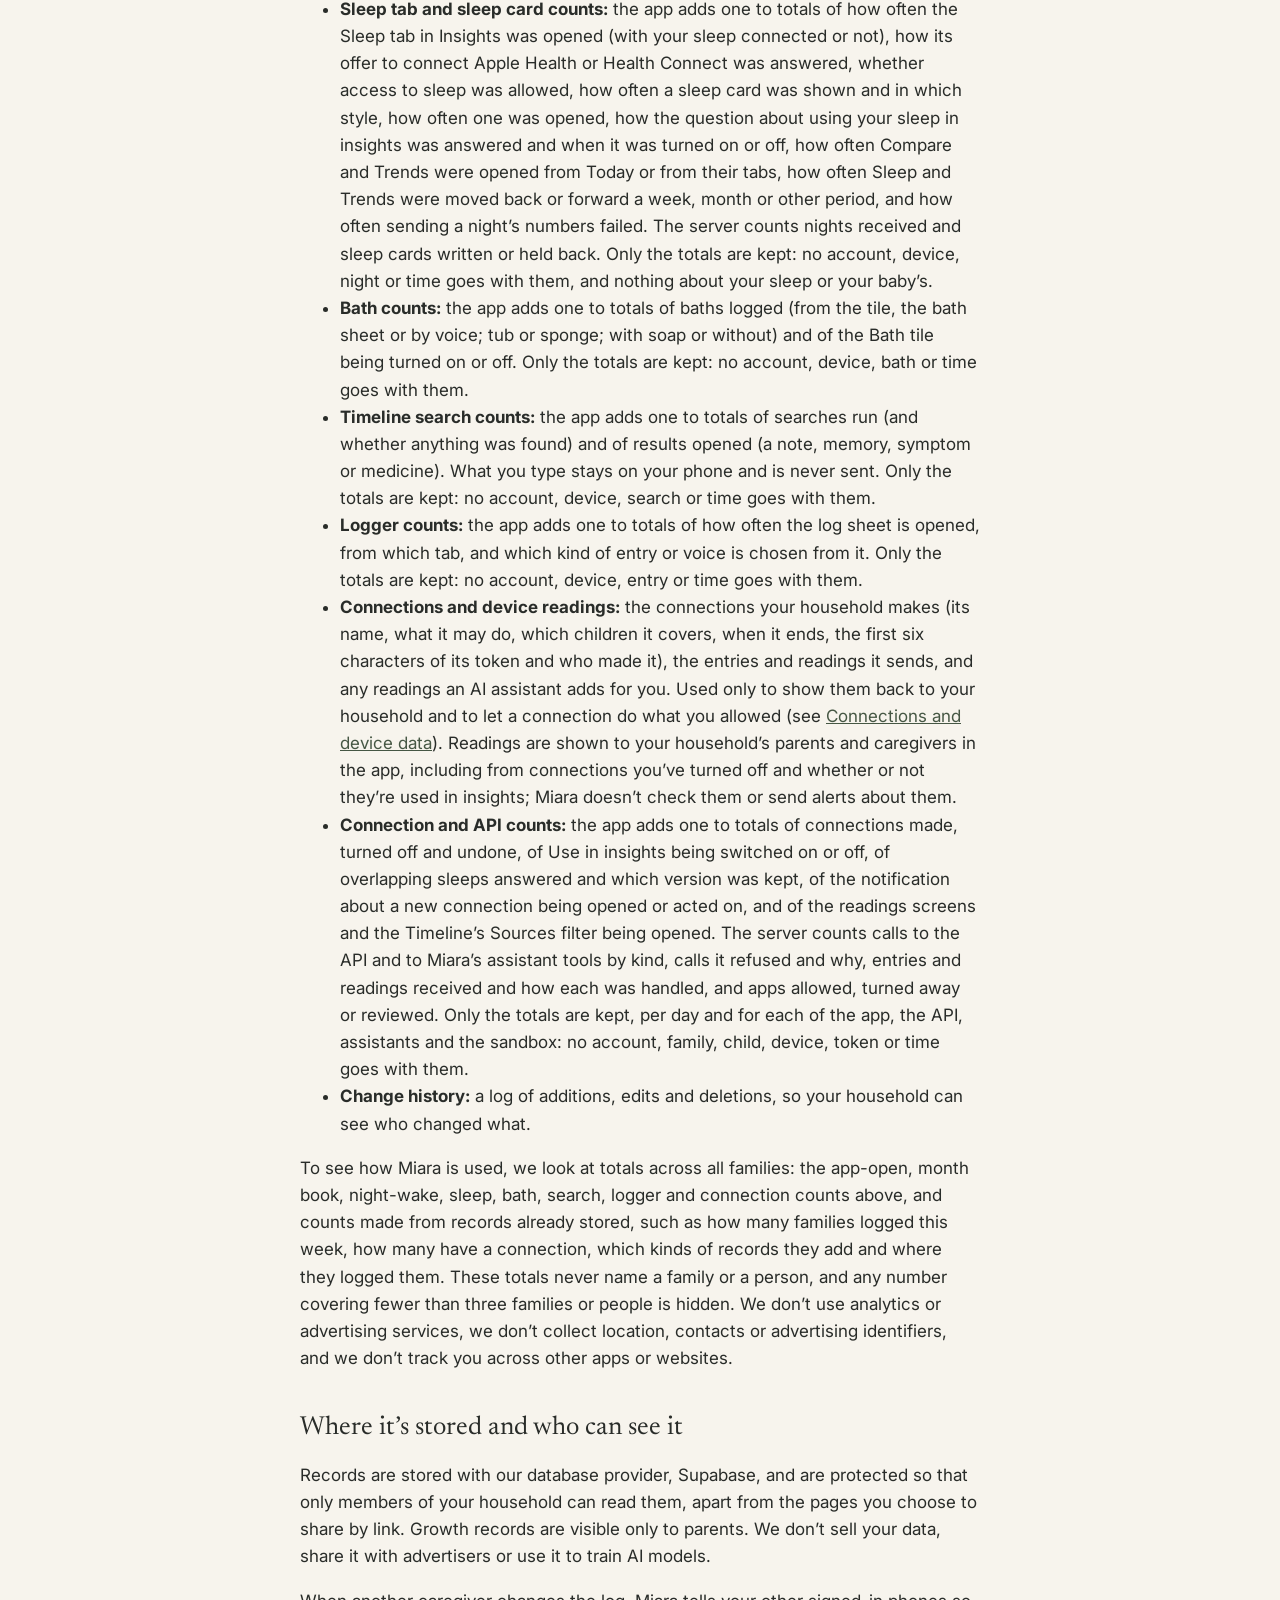
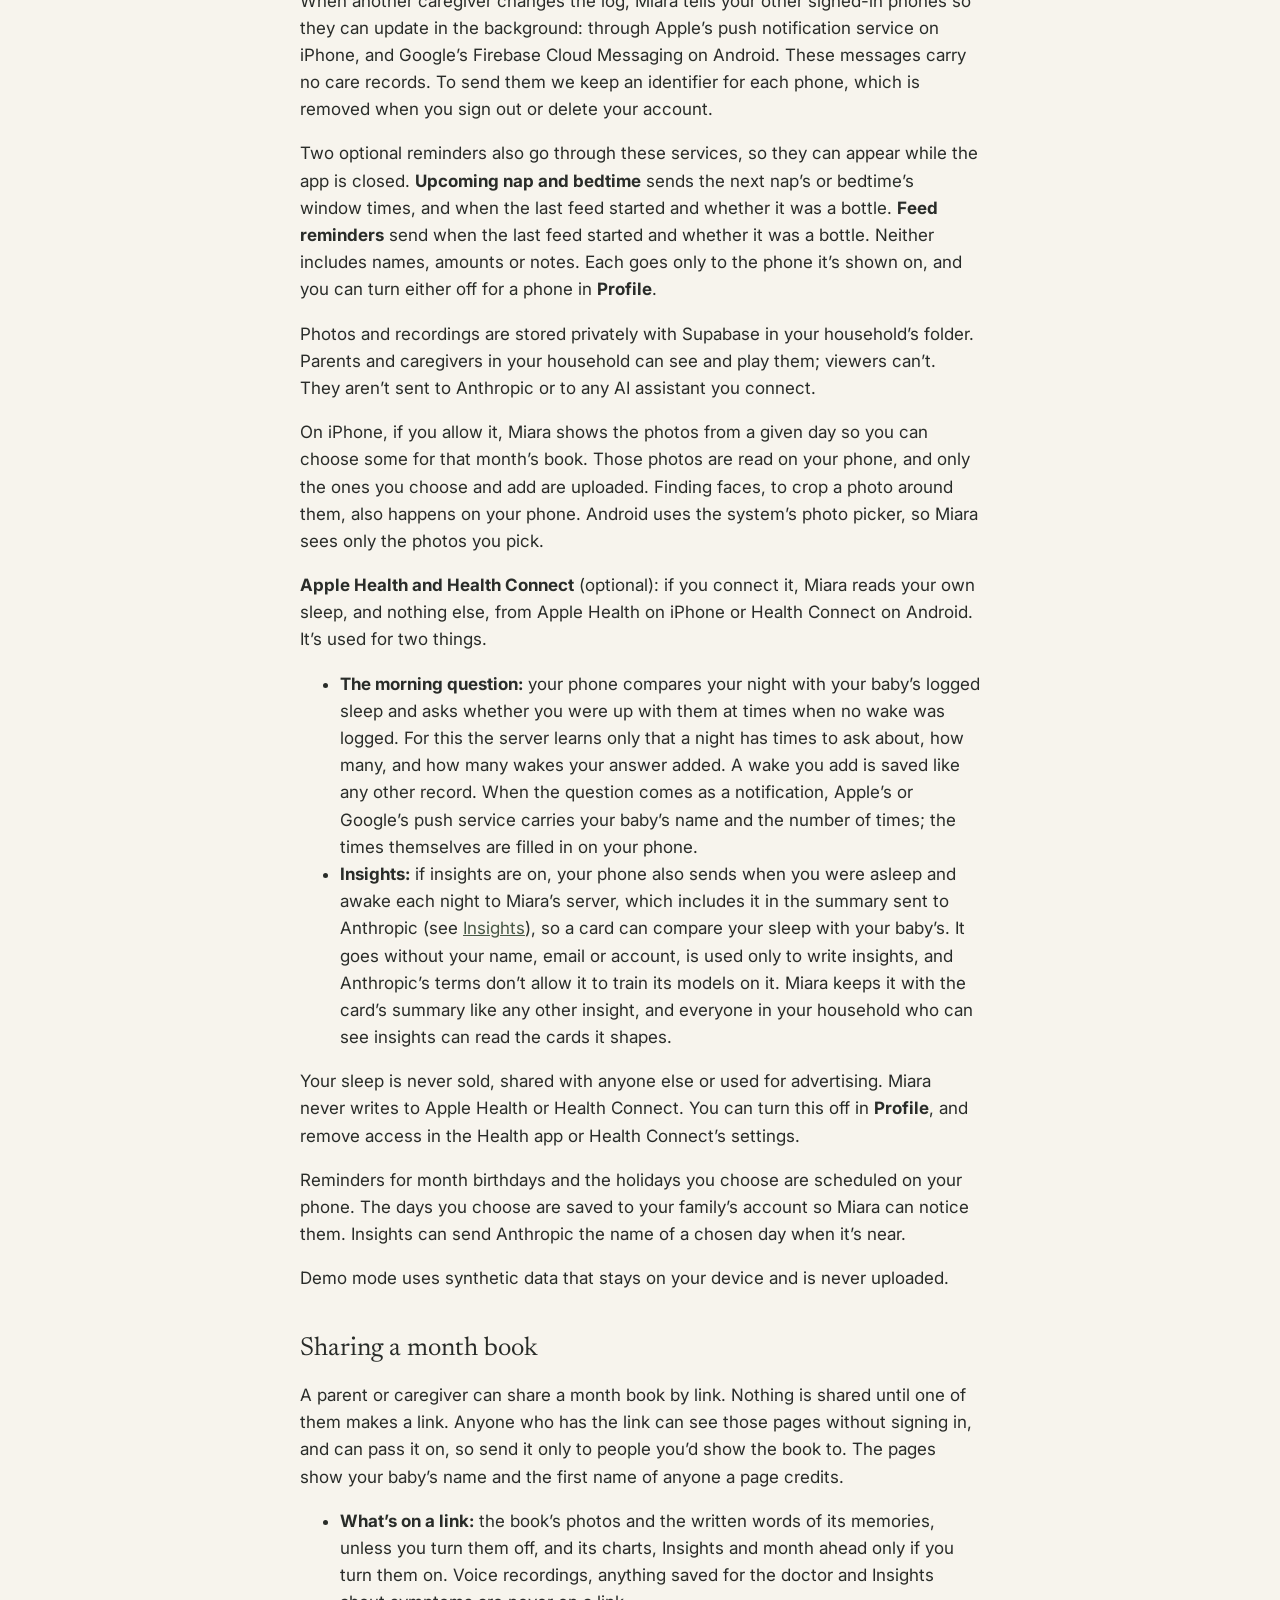
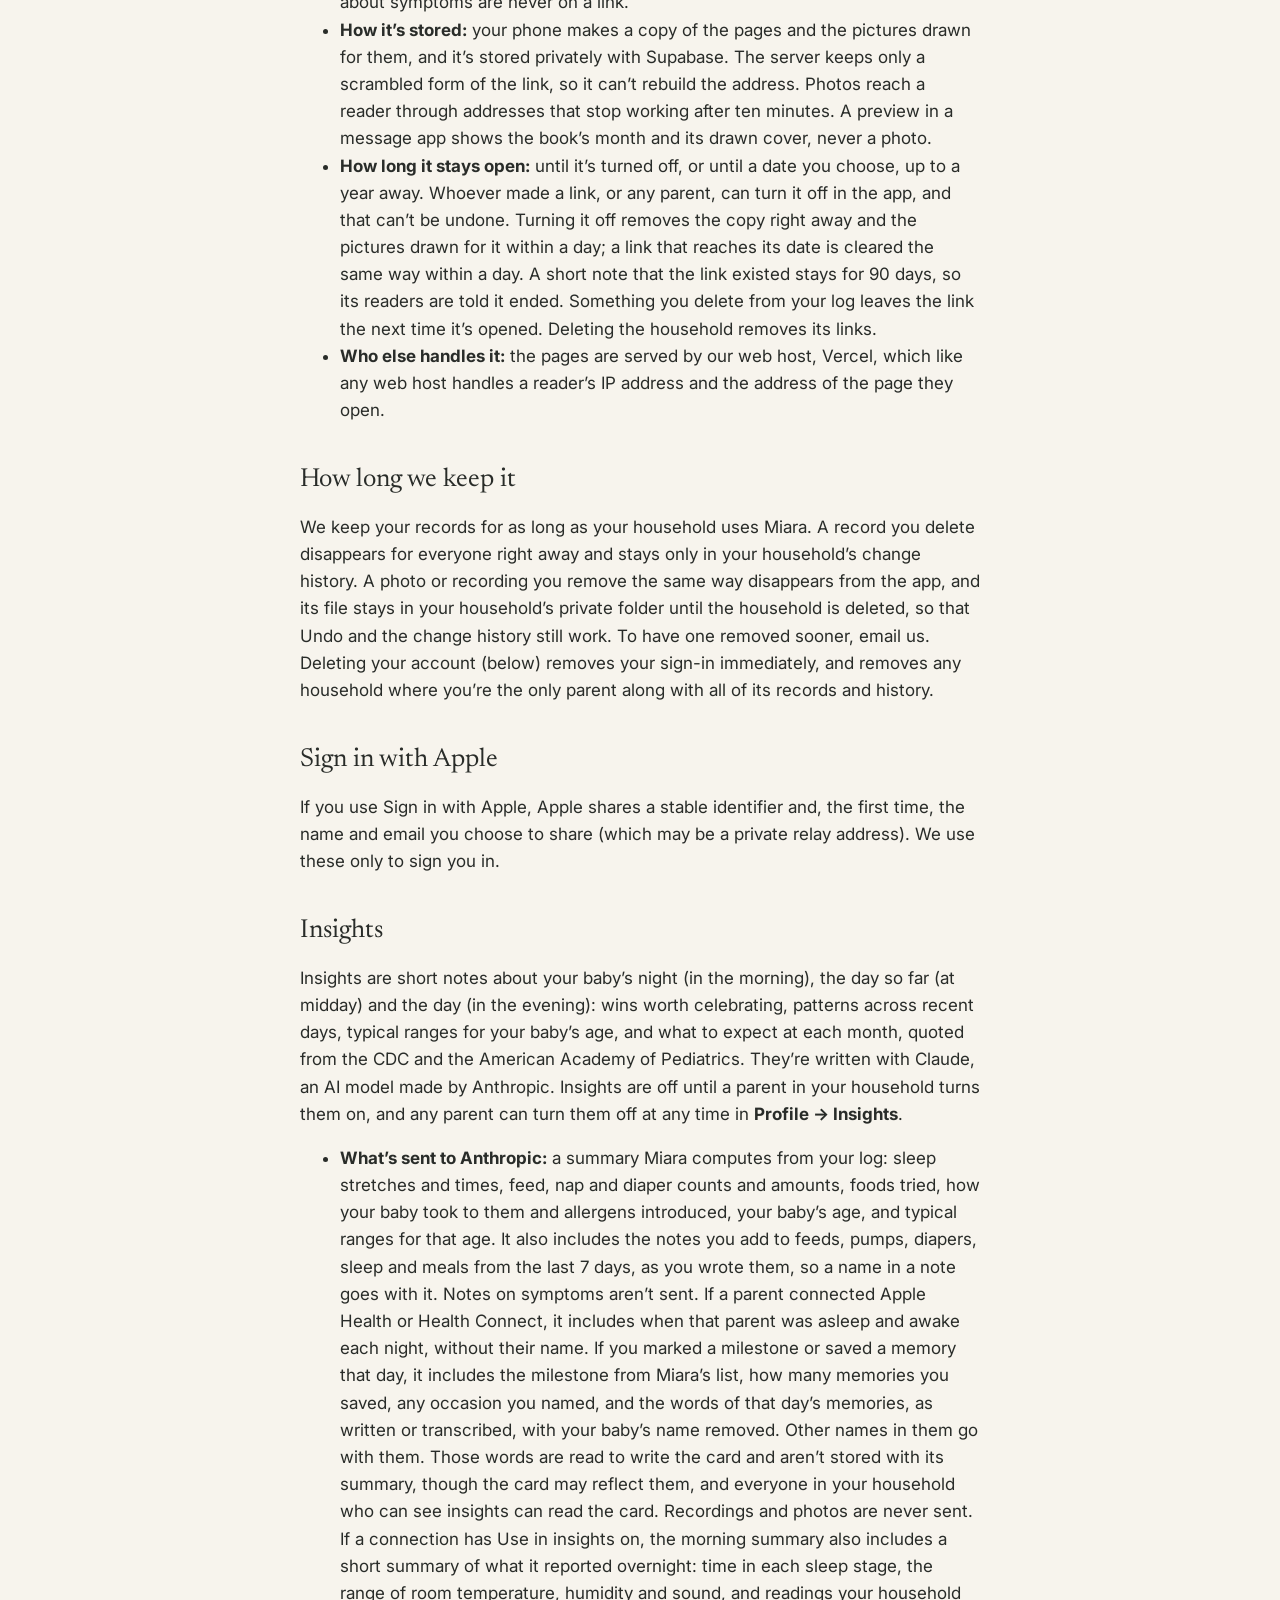
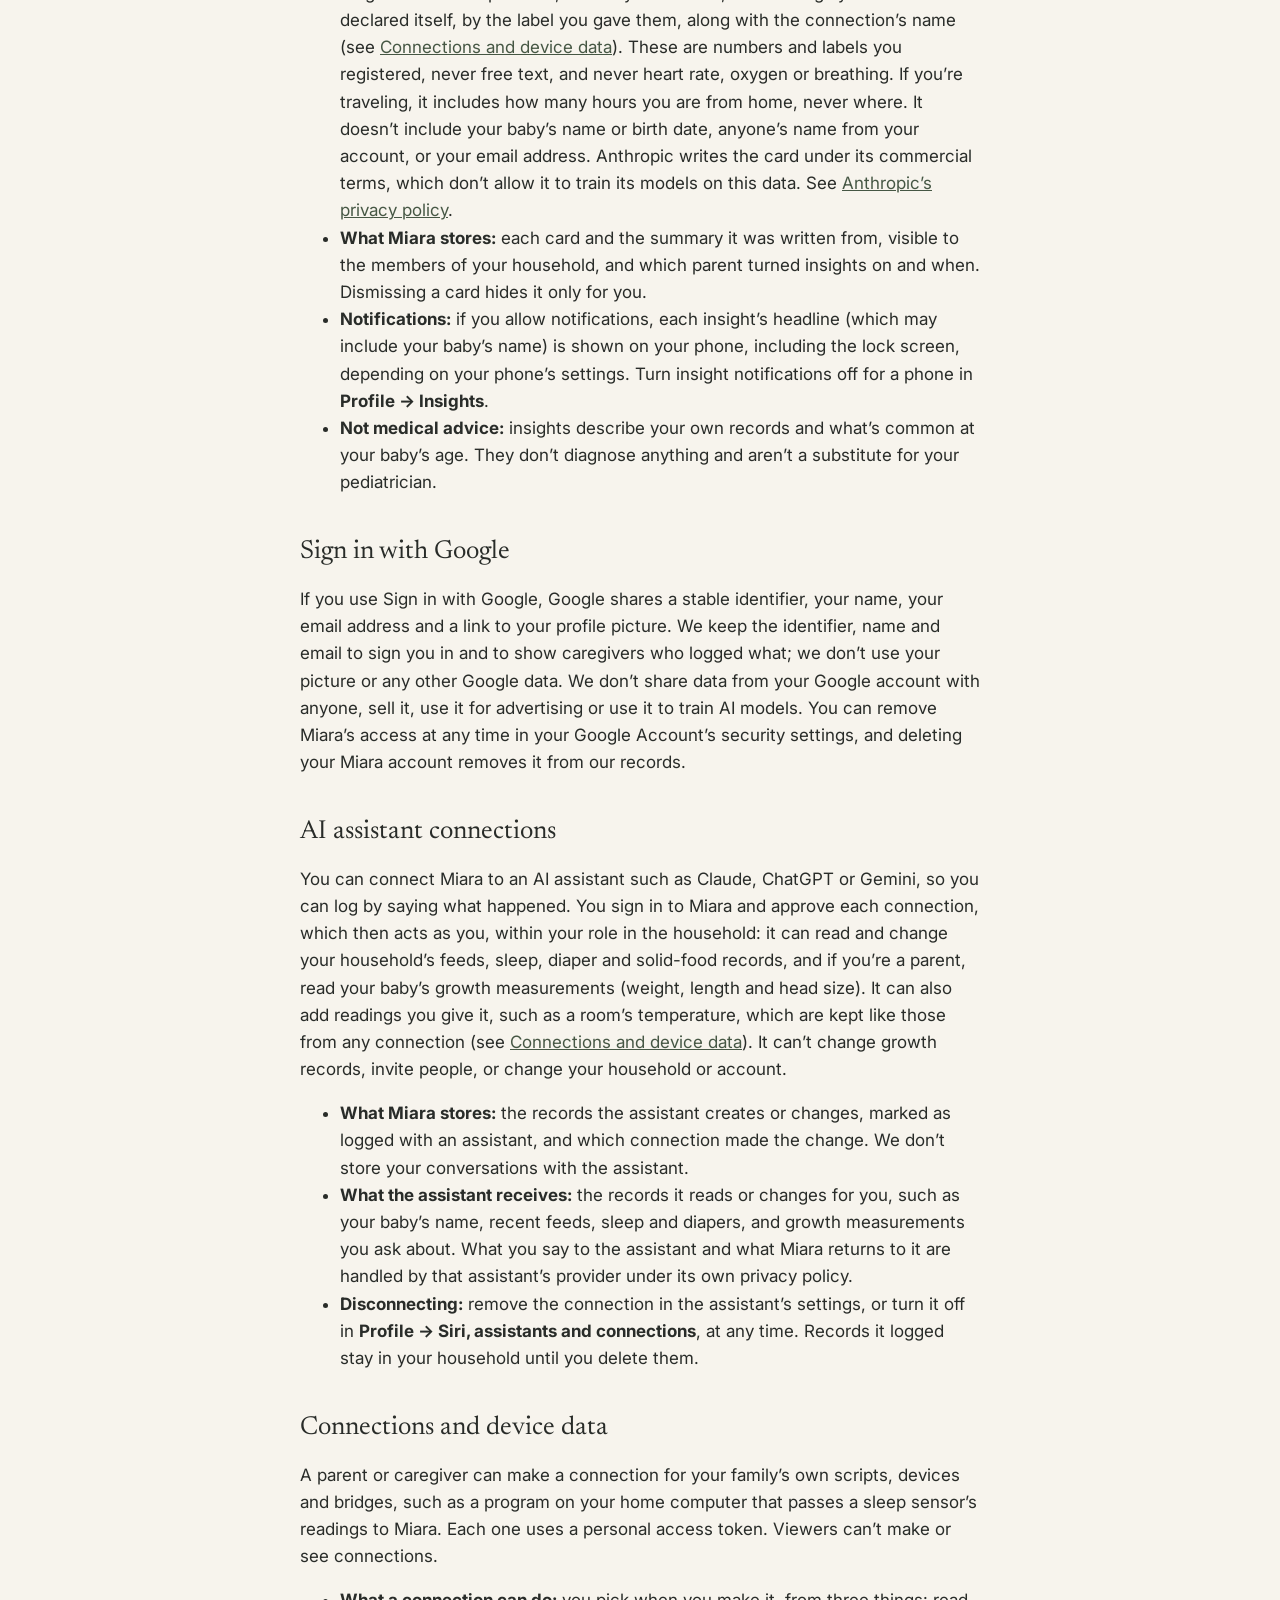
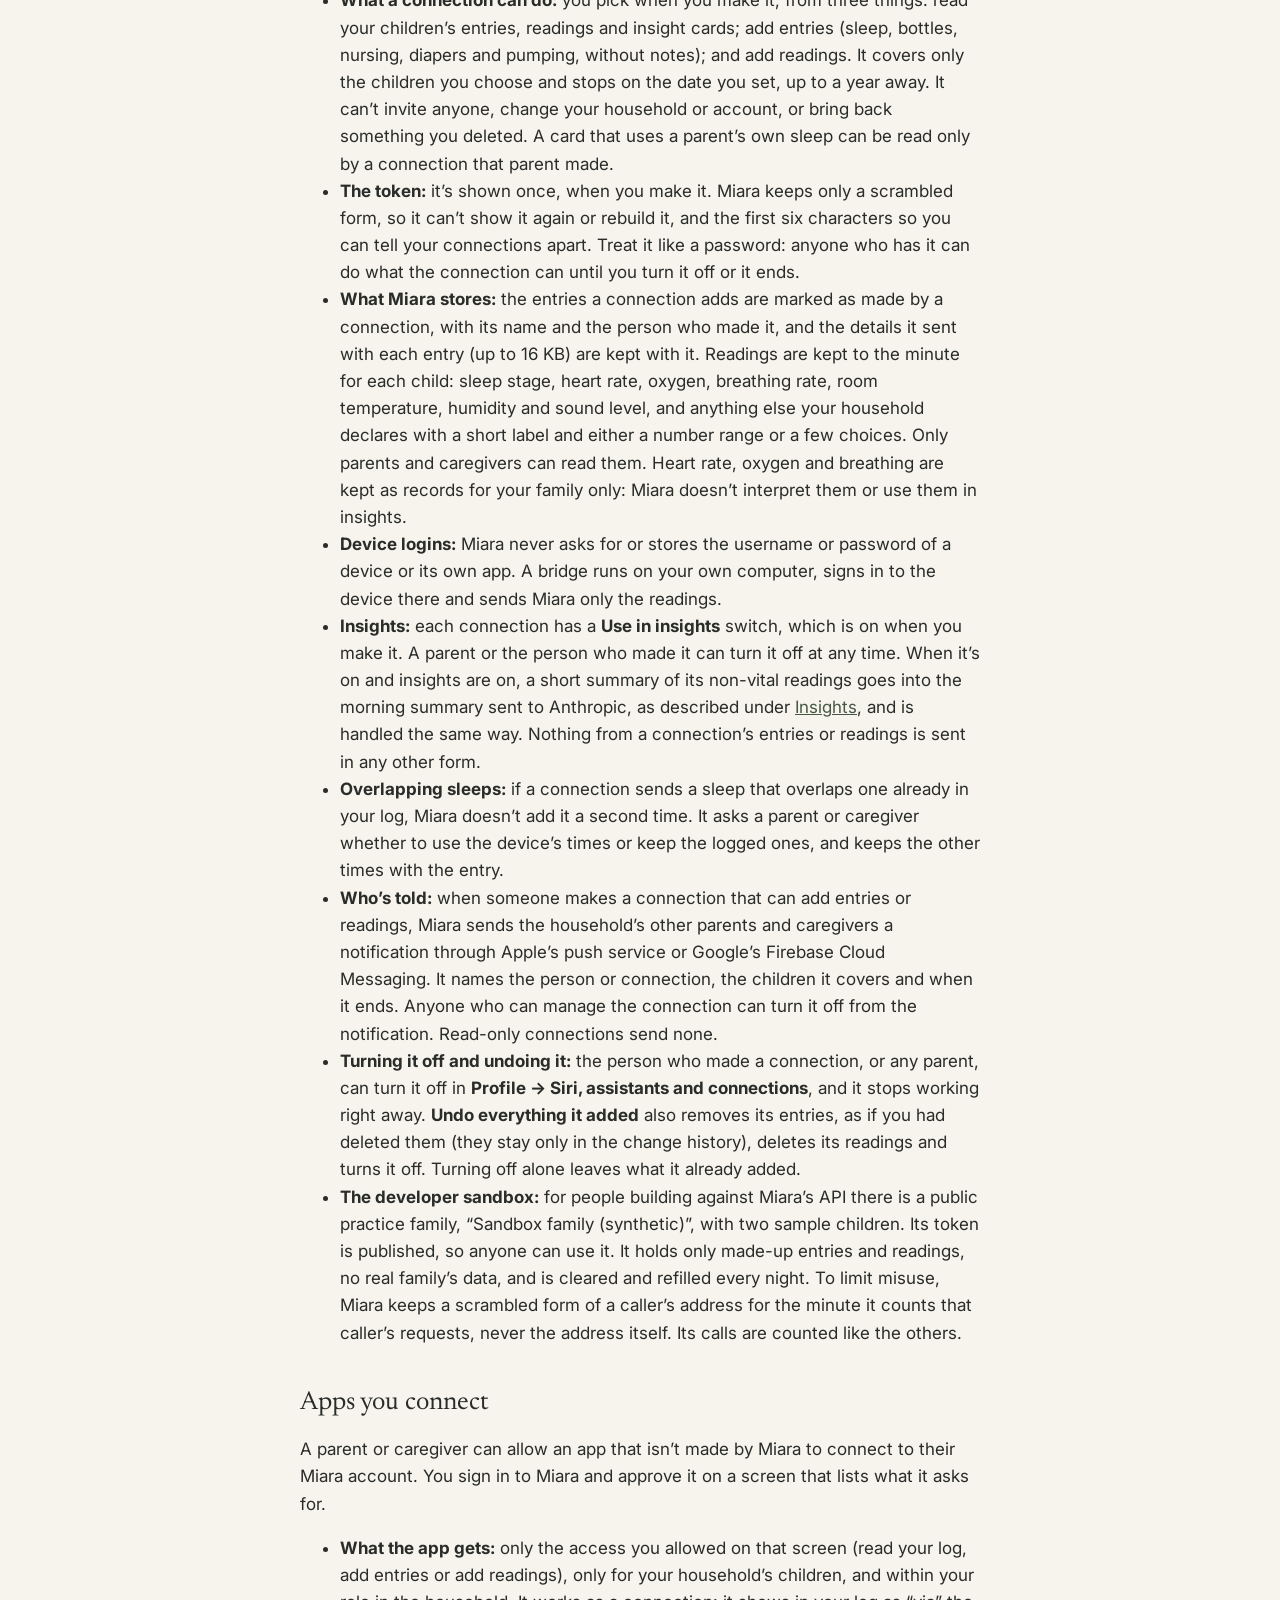
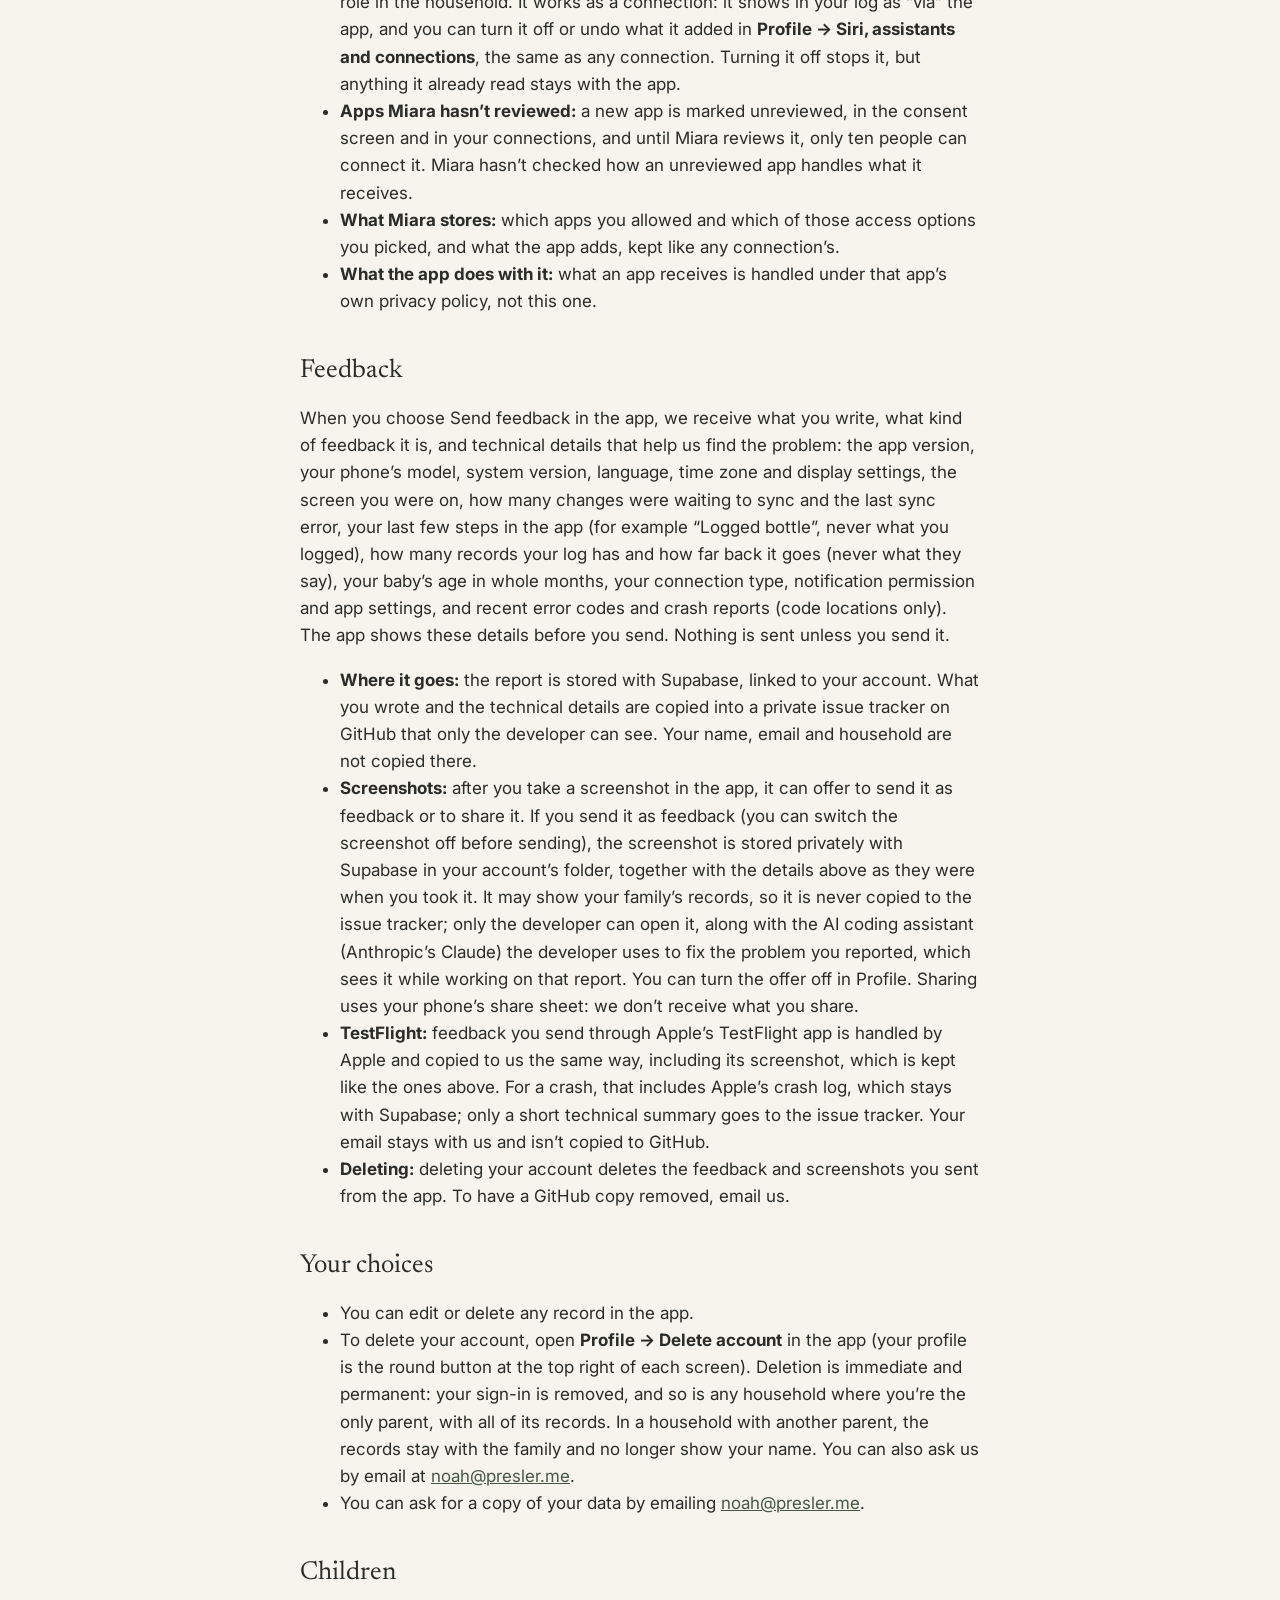
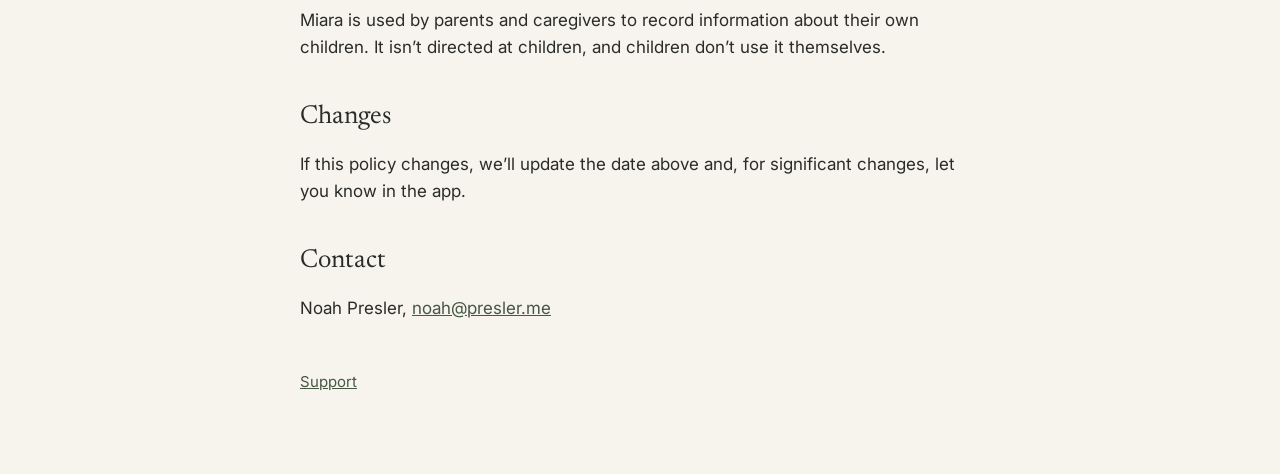
==== commit c6ad7e6c: "Privacy: connections, device data and apps (sync with MiaraOS #659) Also brings in the sleep tab, ba" ====
--- a/privacy.html
+++ b/privacy.html
@@ -1,7 +1,7 @@
 <!doctype html><html lang="en"><head><meta charset="utf-8"><meta name="viewport" content="width=device-width, initial-scale=1"><link rel="preconnect" href="https://fonts.googleapis.com"><link rel="preconnect" href="https://fonts.gstatic.com" crossorigin><link href="https://fonts.googleapis.com/css2?family=Inter:wght@400;600&family=Newsreader:opsz@6..72&display=swap" rel="stylesheet"><link rel="stylesheet" href="style.css"><title>Miara privacy policy</title><meta name="description" content="How Miara handles your family's data."></head><body><main>
 <div class="eyebrow">Miara</div>
 <h1>Privacy policy</h1>
-<p class="muted">Effective November 13, 2026</p>
+<p class="muted">Effective November 18, 2026</p>
 <p>Miara helps families keep a shared record of their baby’s feeds, diapers, sleep, solid foods and growth. This policy explains what Miara stores, why, and the choices you have.</p>
 <h2>What we store</h2>
 <ul>
@@ -16,12 +16,15 @@
 <li><strong>App-open counts:</strong> the first time each day, week and month that Miara opens on a phone or watch, the app adds one to a running total for its kind of device (iPhone, Apple Watch, Android or Wear OS). We check that the request comes from a signed-in app, then keep only the total: not who opened it, which device it was or what time it was.</li>
 <li><strong>Month book counts:</strong> the app adds one to totals of month books opened, how far a read got (a quarter, half, three quarters or the end) and books finished. The site counts links opened in a browser and read to the end, and how many readers saw or tapped the note about Miara after the last page, and the server counts links made and turned off. Only the totals are kept: no account, device, link or time goes with them.</li>
 <li><strong>Night-wake counts:</strong> if you use the morning question about night wakes, the app adds one to totals of how often it was offered and set up, whether access to sleep was allowed, how often a question was shown and how it was answered. The server counts questions sent as notifications and morning cards written without an answer. Only the totals are kept: no account, device, night or time goes with them.</li>
+<li><strong>Sleep tab and sleep card counts:</strong> the app adds one to totals of how often the Sleep tab in Insights was opened (with your sleep connected or not), how its offer to connect Apple Health or Health Connect was answered, whether access to sleep was allowed, how often a sleep card was shown and in which style, how often one was opened, how the question about using your sleep in insights was answered and when it was turned on or off, how often Compare and Trends were opened from Today or from their tabs, how often Sleep and Trends were moved back or forward a week, month or other period, and how often sending a night’s numbers failed. The server counts nights received and sleep cards written or held back. Only the totals are kept: no account, device, night or time goes with them, and nothing about your sleep or your baby’s.</li>
 <li><strong>Bath counts:</strong> the app adds one to totals of baths logged (from the tile, the bath sheet or by voice; tub or sponge; with soap or without) and of the Bath tile being turned on or off. Only the totals are kept: no account, device, bath or time goes with them.</li>
 <li><strong>Timeline search counts:</strong> the app adds one to totals of searches run (and whether anything was found) and of results opened (a note, memory, symptom or medicine). What you type stays on your phone and is never sent. Only the totals are kept: no account, device, search or time goes with them.</li>
 <li><strong>Logger counts:</strong> the app adds one to totals of how often the log sheet is opened, from which tab, and which kind of entry or voice is chosen from it. Only the totals are kept: no account, device, entry or time goes with them.</li>
+<li><strong>Connections and device readings:</strong> the connections your household makes (its name, what it may do, which children it covers, when it ends, the first six characters of its token and who made it), the entries and readings it sends, and any readings an AI assistant adds for you. Used only to show them back to your household and to let a connection do what you allowed (see <a href="#connections">Connections and device data</a>). Readings are shown to your household’s parents and caregivers in the app, including from connections you’ve turned off and whether or not they’re used in insights; Miara doesn’t check them or send alerts about them.</li>
+<li><strong>Connection and API counts:</strong> the app adds one to totals of connections made, turned off and undone, of Use in insights being switched on or off, of overlapping sleeps answered and which version was kept, of the notification about a new connection being opened or acted on, and of the readings screens and the Timeline’s Sources filter being opened. The server counts calls to the API and to Miara’s assistant tools by kind, calls it refused and why, entries and readings received and how each was handled, and apps allowed, turned away or reviewed. Only the totals are kept, per day and for each of the app, the API, assistants and the sandbox: no account, family, child, device, token or time goes with them.</li>
 <li><strong>Change history:</strong> a log of additions, edits and deletions, so your household can see who changed what.</li>
 </ul>
-<p>To see how Miara is used, we look at totals across all families: the app-open, month book, night-wake, bath, search and logger counts above, and counts made from records already stored, such as how many families logged this week, which kinds of records they add and where they logged them. These totals never name a family or a person, and any number covering fewer than three families or people is hidden. We don’t use analytics or advertising services, we don’t collect location, contacts or advertising identifiers, and we don’t track you across other apps or websites.</p>
+<p>To see how Miara is used, we look at totals across all families: the app-open, month book, night-wake, sleep, bath, search, logger and connection counts above, and counts made from records already stored, such as how many families logged this week, how many have a connection, which kinds of records they add and where they logged them. These totals never name a family or a person, and any number covering fewer than three families or people is hidden. We don’t use analytics or advertising services, we don’t collect location, contacts or advertising identifiers, and we don’t track you across other apps or websites.</p>
 <h2>Where it’s stored and who can see it</h2>
 <p>Records are stored with our database provider, Supabase, and are protected so that only members of your household can read them, apart from the pages you choose to share by link. Growth records are visible only to parents. We don’t sell your data, share it with advertisers or use it to train AI models.</p>
 <p>When another caregiver changes the log, Miara tells your other signed-in phones so they can update in the background: through Apple’s push notification service on iPhone, and Google’s Firebase Cloud Messaging on Android. These messages carry no care records. To send them we keep an identifier for each phone, which is removed when you sign out or delete your account.</p>
@@ -51,7 +54,7 @@
 <h2 id="insights">Insights</h2>
 <p>Insights are short notes about your baby’s night (in the morning), the day so far (at midday) and the day (in the evening): wins worth celebrating, patterns across recent days, typical ranges for your baby’s age, and what to expect at each month, quoted from the CDC and the American Academy of Pediatrics. They’re written with Claude, an AI model made by Anthropic. Insights are off until a parent in your household turns them on, and any parent can turn them off at any time in <strong>Profile → Insights</strong>.</p>
 <ul>
-<li><strong>What’s sent to Anthropic:</strong> a summary Miara computes from your log: sleep stretches and times, feed, nap and diaper counts and amounts, foods tried, how your baby took to them and allergens introduced, your baby’s age, and typical ranges for that age. It also includes the notes you add to feeds, pumps, diapers, sleep and meals from the last 7 days, as you wrote them, so a name in a note goes with it. Notes on symptoms aren’t sent. If a parent connected Apple Health or Health Connect, it includes when that parent was asleep and awake each night, without their name. If you marked a milestone or saved a memory that day, it includes the milestone from Miara’s list, how many memories you saved, any occasion you named, and the words of that day’s memories, as written or transcribed, with your baby’s name removed. Other names in them go with them. Those words are read to write the card and aren’t stored with its summary, though the card may reflect them, and everyone in your household who can see insights can read the card. Recordings and photos are never sent. If you’re traveling, it includes how many hours you are from home, never where. It doesn’t include your baby’s name or birth date, anyone’s name from your account, or your email address. Anthropic writes the card under its commercial terms, which don’t allow it to train its models on this data. See <a href="https://www.anthropic.com/legal/privacy">Anthropic’s privacy policy</a>.</li>
+<li><strong>What’s sent to Anthropic:</strong> a summary Miara computes from your log: sleep stretches and times, feed, nap and diaper counts and amounts, foods tried, how your baby took to them and allergens introduced, your baby’s age, and typical ranges for that age. It also includes the notes you add to feeds, pumps, diapers, sleep and meals from the last 7 days, as you wrote them, so a name in a note goes with it. Notes on symptoms aren’t sent. If a parent connected Apple Health or Health Connect, it includes when that parent was asleep and awake each night, without their name. If you marked a milestone or saved a memory that day, it includes the milestone from Miara’s list, how many memories you saved, any occasion you named, and the words of that day’s memories, as written or transcribed, with your baby’s name removed. Other names in them go with them. Those words are read to write the card and aren’t stored with its summary, though the card may reflect them, and everyone in your household who can see insights can read the card. Recordings and photos are never sent. If a connection has Use in insights on, the morning summary also includes a short summary of what it reported overnight: time in each sleep stage, the range of room temperature, humidity and sound, and readings your household declared itself, by the label you gave them, along with the connection’s name (see <a href="#connections">Connections and device data</a>). These are numbers and labels you registered, never free text, and never heart rate, oxygen or breathing. If you’re traveling, it includes how many hours you are from home, never where. It doesn’t include your baby’s name or birth date, anyone’s name from your account, or your email address. Anthropic writes the card under its commercial terms, which don’t allow it to train its models on this data. See <a href="https://www.anthropic.com/legal/privacy">Anthropic’s privacy policy</a>.</li>
 <li><strong>What Miara stores:</strong> each card and the summary it was written from, visible to the members of your household, and which parent turned insights on and when. Dismissing a card hides it only for you.</li>
 <li><strong>Notifications:</strong> if you allow notifications, each insight’s headline (which may include your baby’s name) is shown on your phone, including the lock screen, depending on your phone’s settings. Turn insight notifications off for a phone in <strong>Profile → Insights</strong>.</li>
 <li><strong>Not medical advice:</strong> insights describe your own records and what’s common at your baby’s age. They don’t diagnose anything and aren’t a substitute for your pediatrician.</li>
@@ -59,11 +62,32 @@
 <h2>Sign in with Google</h2>
 <p>If you use Sign in with Google, Google shares a stable identifier, your name, your email address and a link to your profile picture. We keep the identifier, name and email to sign you in and to show caregivers who logged what; we don’t use your picture or any other Google data. We don’t share data from your Google account with anyone, sell it, use it for advertising or use it to train AI models. You can remove Miara’s access at any time in your Google Account’s security settings, and deleting your Miara account removes it from our records.</p>
 <h2>AI assistant connections</h2>
-<p>You can connect Miara to an AI assistant such as Claude, ChatGPT or Gemini, so you can log by saying what happened. You sign in to Miara and approve each connection, which then acts as you, within your role in the household: it can read and change your household’s feeds, sleep, diaper and solid-food records, and if you’re a parent, read your baby’s growth measurements (weight, length and head size). It can’t change growth records, invite people, or change your household or account.</p>
+<p>You can connect Miara to an AI assistant such as Claude, ChatGPT or Gemini, so you can log by saying what happened. You sign in to Miara and approve each connection, which then acts as you, within your role in the household: it can read and change your household’s feeds, sleep, diaper and solid-food records, and if you’re a parent, read your baby’s growth measurements (weight, length and head size). It can also add readings you give it, such as a room’s temperature, which are kept like those from any connection (see <a href="#connections">Connections and device data</a>). It can’t change growth records, invite people, or change your household or account.</p>
 <ul>
 <li><strong>What Miara stores:</strong> the records the assistant creates or changes, marked as logged with an assistant, and which connection made the change. We don’t store your conversations with the assistant.</li>
 <li><strong>What the assistant receives:</strong> the records it reads or changes for you, such as your baby’s name, recent feeds, sleep and diapers, and growth measurements you ask about. What you say to the assistant and what Miara returns to it are handled by that assistant’s provider under its own privacy policy.</li>
-<li><strong>Disconnecting:</strong> remove the connection in the assistant’s settings at any time. Records it logged stay in your household until you delete them.</li>
+<li><strong>Disconnecting:</strong> remove the connection in the assistant’s settings, or turn it off in <strong>Profile → Siri, assistants and connections</strong>, at any time. Records it logged stay in your household until you delete them.</li>
+</ul>
+<h2 id="connections">Connections and device data</h2>
+<p>A parent or caregiver can make a connection for your family’s own scripts, devices and bridges, such as a program on your home computer that passes a sleep sensor’s readings to Miara. Each one uses a personal access token. Viewers can’t make or see connections.</p>
+<ul>
+<li><strong>What a connection can do:</strong> you pick when you make it, from three things: read your children’s entries, readings and insight cards; add entries (sleep, bottles, nursing, diapers and pumping, without notes); and add readings. It covers only the children you choose and stops on the date you set, up to a year away. It can’t invite anyone, change your household or account, or bring back something you deleted. A card that uses a parent’s own sleep can be read only by a connection that parent made.</li>
+<li><strong>The token:</strong> it’s shown once, when you make it. Miara keeps only a scrambled form, so it can’t show it again or rebuild it, and the first six characters so you can tell your connections apart. Treat it like a password: anyone who has it can do what the connection can until you turn it off or it ends.</li>
+<li><strong>What Miara stores:</strong> the entries a connection adds are marked as made by a connection, with its name and the person who made it, and the details it sent with each entry (up to 16 KB) are kept with it. Readings are kept to the minute for each child: sleep stage, heart rate, oxygen, breathing rate, room temperature, humidity and sound level, and anything else your household declares with a short label and either a number range or a few choices. Only parents and caregivers can read them. Heart rate, oxygen and breathing are kept as records for your family only: Miara doesn’t interpret them or use them in insights.</li>
+<li><strong>Device logins:</strong> Miara never asks for or stores the username or password of a device or its own app. A bridge runs on your own computer, signs in to the device there and sends Miara only the readings.</li>
+<li><strong>Insights:</strong> each connection has a <strong>Use in insights</strong> switch, which is on when you make it. A parent or the person who made it can turn it off at any time. When it’s on and insights are on, a short summary of its non-vital readings goes into the morning summary sent to Anthropic, as described under <a href="#insights">Insights</a>, and is handled the same way. Nothing from a connection’s entries or readings is sent in any other form.</li>
+<li><strong>Overlapping sleeps:</strong> if a connection sends a sleep that overlaps one already in your log, Miara doesn’t add it a second time. It asks a parent or caregiver whether to use the device’s times or keep the logged ones, and keeps the other times with the entry.</li>
+<li><strong>Who’s told:</strong> when someone makes a connection that can add entries or readings, Miara sends the household’s other parents and caregivers a notification through Apple’s push service or Google’s Firebase Cloud Messaging. It names the person or connection, the children it covers and when it ends. Anyone who can manage the connection can turn it off from the notification. Read-only connections send none.</li>
+<li><strong>Turning it off and undoing it:</strong> the person who made a connection, or any parent, can turn it off in <strong>Profile → Siri, assistants and connections</strong>, and it stops working right away. <strong>Undo everything it added</strong> also removes its entries, as if you had deleted them (they stay only in the change history), deletes its readings and turns it off. Turning off alone leaves what it already added.</li>
+<li><strong>The developer sandbox:</strong> for people building against Miara’s API there is a public practice family, “Sandbox family (synthetic)”, with two sample children. Its token is published, so anyone can use it. It holds only made-up entries and readings, no real family’s data, and is cleared and refilled every night. To limit misuse, Miara keeps a scrambled form of a caller’s address for the minute it counts that caller’s requests, never the address itself. Its calls are counted like the others.</li>
+</ul>
+<h2 id="apps">Apps you connect</h2>
+<p>A parent or caregiver can allow an app that isn’t made by Miara to connect to their Miara account. You sign in to Miara and approve it on a screen that lists what it asks for.</p>
+<ul>
+<li><strong>What the app gets:</strong> only the access you allowed on that screen (read your log, add entries or add readings), only for your household’s children, and within your role in the household. It works as a connection: it shows in your log as “via” the app, and you can turn it off or undo what it added in <strong>Profile → Siri, assistants and connections</strong>, the same as any connection. Turning it off stops it, but anything it already read stays with the app.</li>
+<li><strong>Apps Miara hasn’t reviewed:</strong> a new app is marked unreviewed, in the consent screen and in your connections, and until Miara reviews it, only ten people can connect it. Miara hasn’t checked how an unreviewed app handles what it receives.</li>
+<li><strong>What Miara stores:</strong> which apps you allowed and which of those access options you picked, and what the app adds, kept like any connection’s.</li>
+<li><strong>What the app does with it:</strong> what an app receives is handled under that app’s own privacy policy, not this one.</li>
 </ul>
 <h2>Feedback</h2>
 <p>When you choose Send feedback in the app, we receive what you write, what kind of feedback it is, and technical details that help us find the problem: the app version, your phone’s model, system version, language, time zone and display settings, the screen you were on, how many changes were waiting to sync and the last sync error, your last few steps in the app (for example “Logged bottle”, never what you logged), how many records your log has and how far back it goes (never what they say), your baby’s age in whole months, your connection type, notification permission and app settings, and recent error codes and crash reports (code locations only). The app shows these details before you send. Nothing is sent unless you send it.</p>
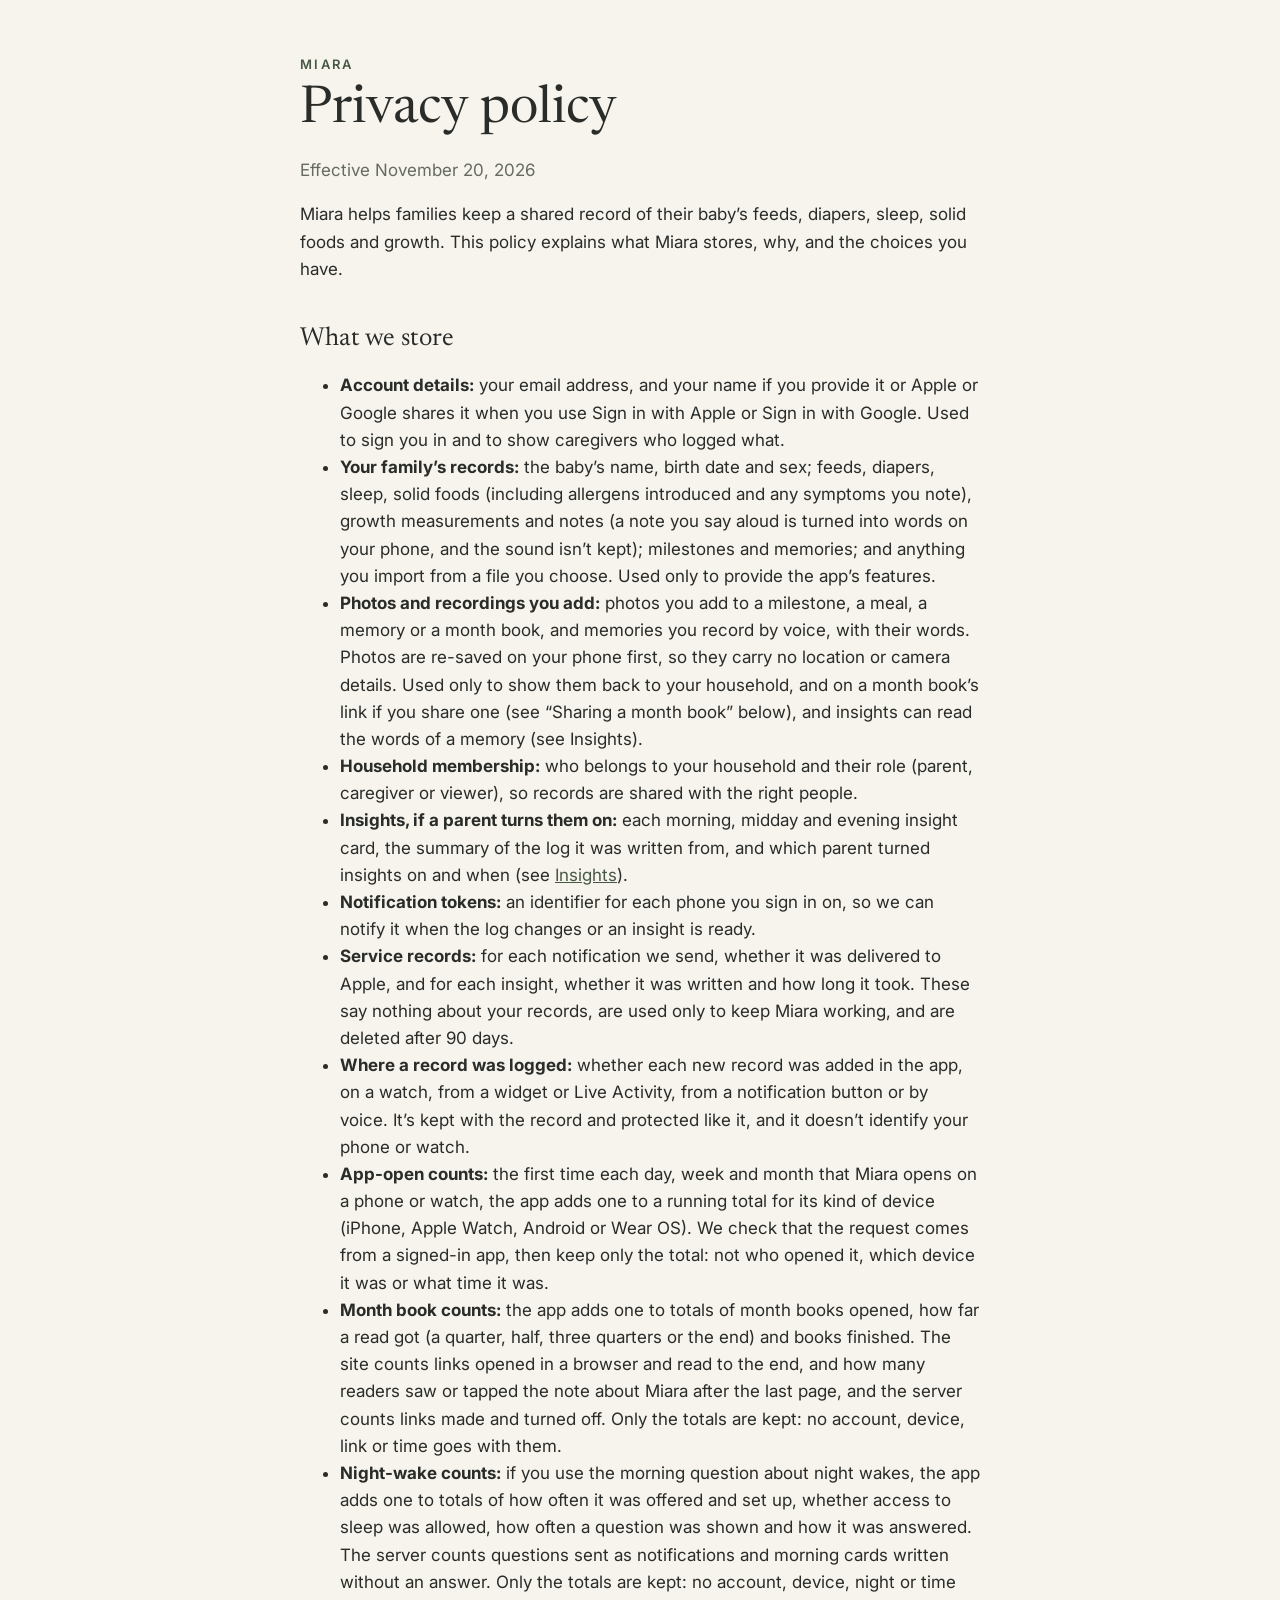
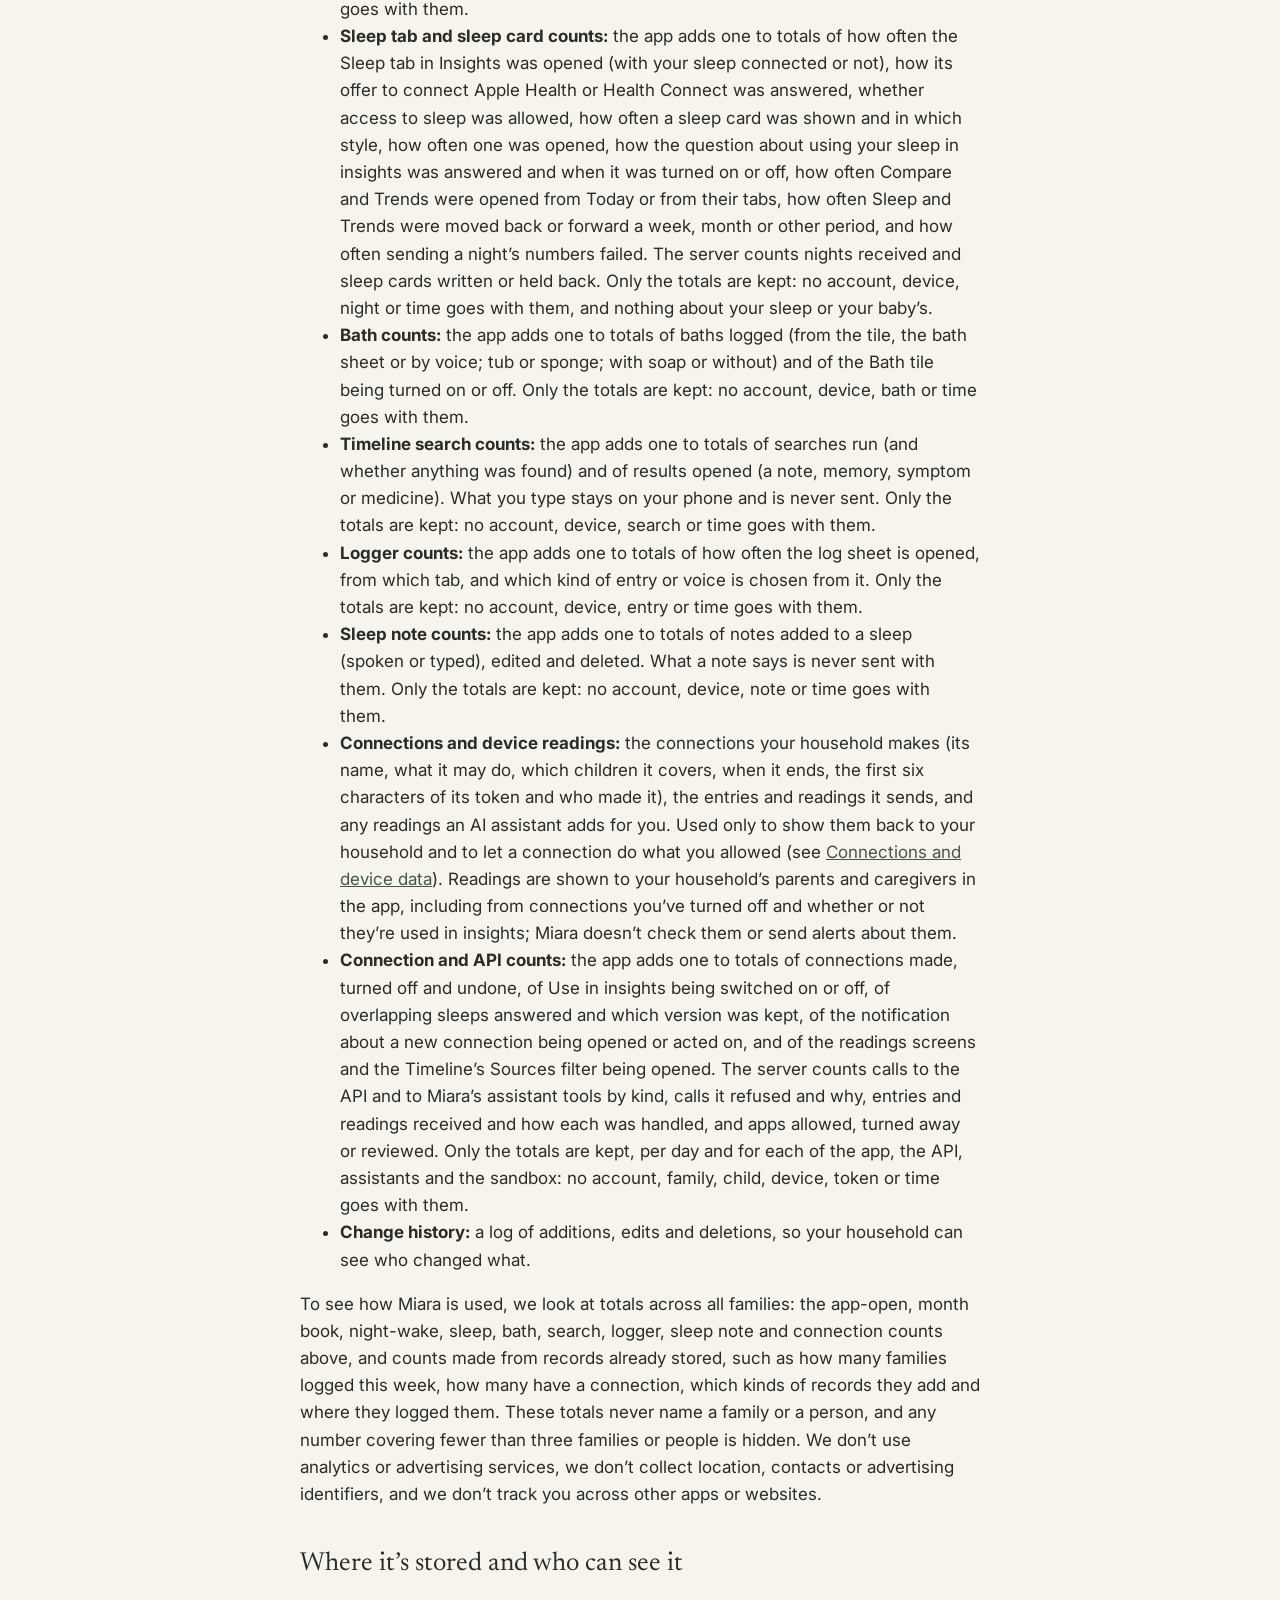
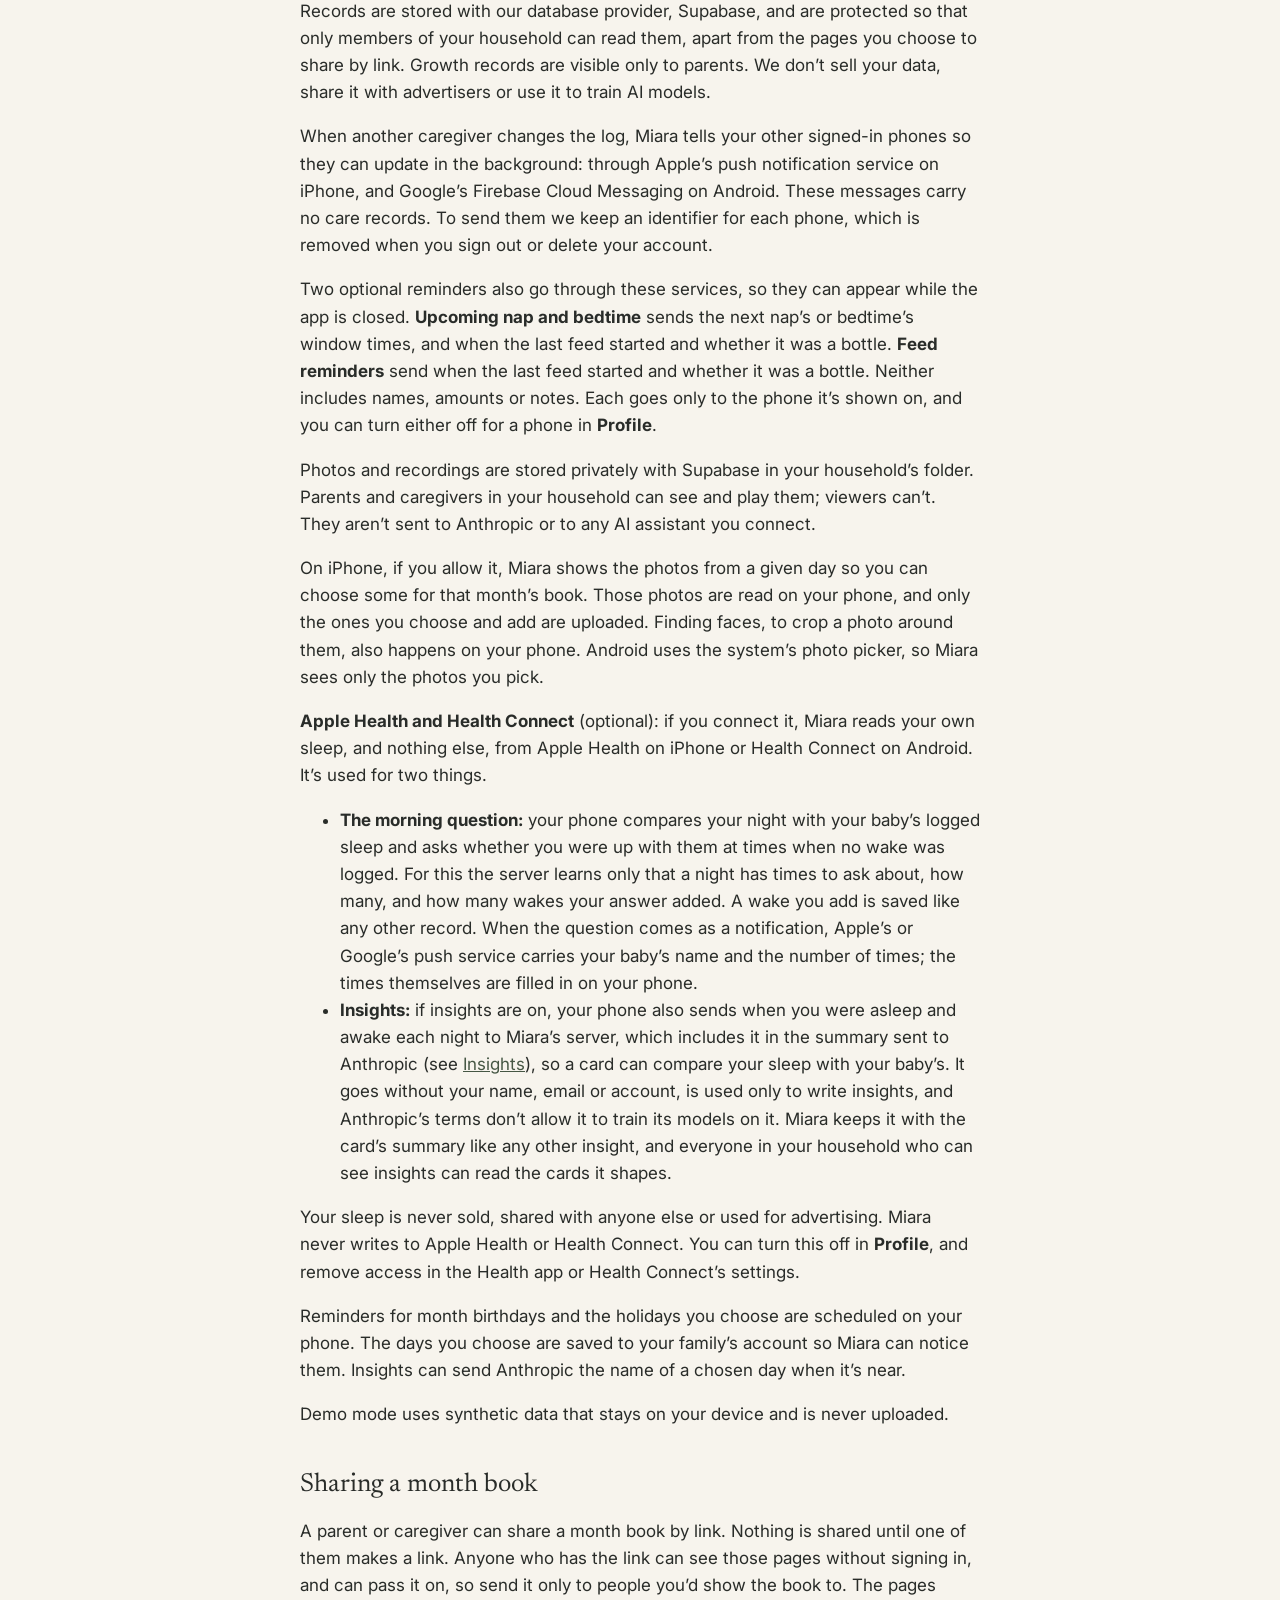
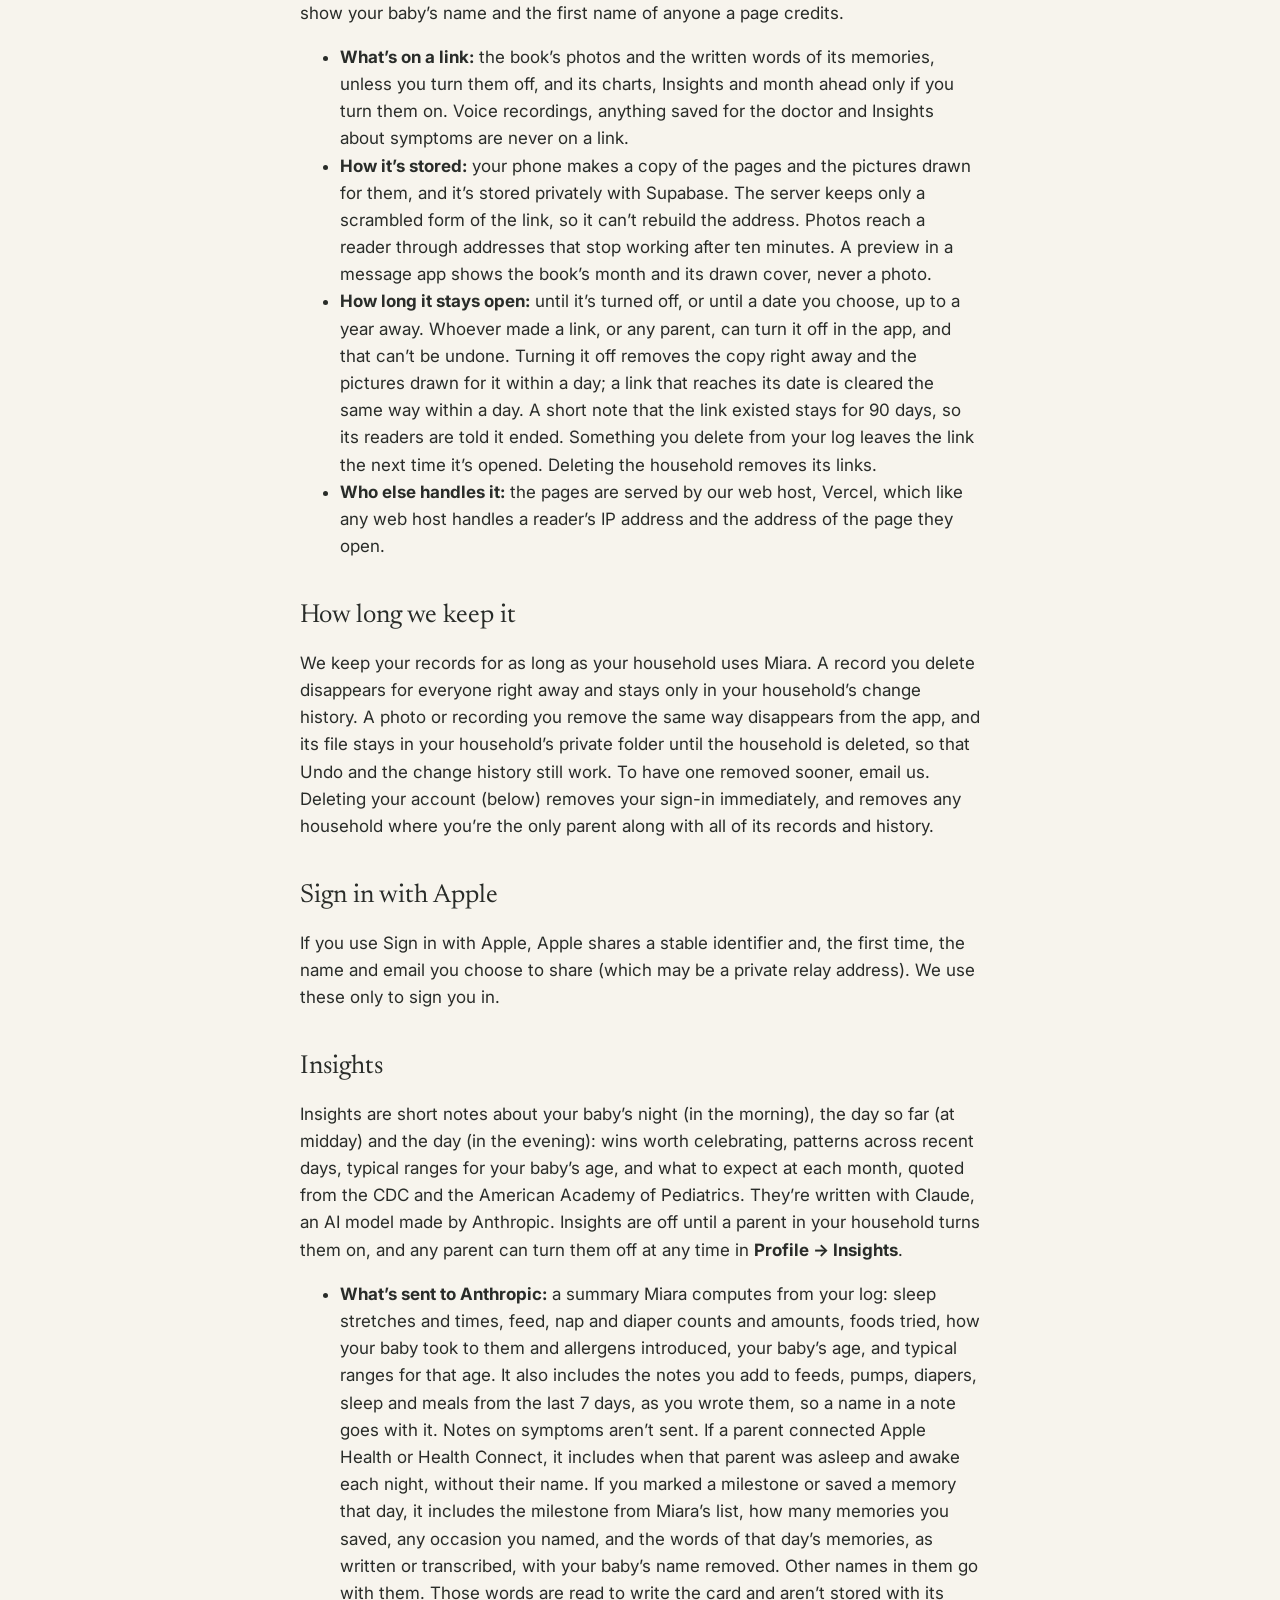
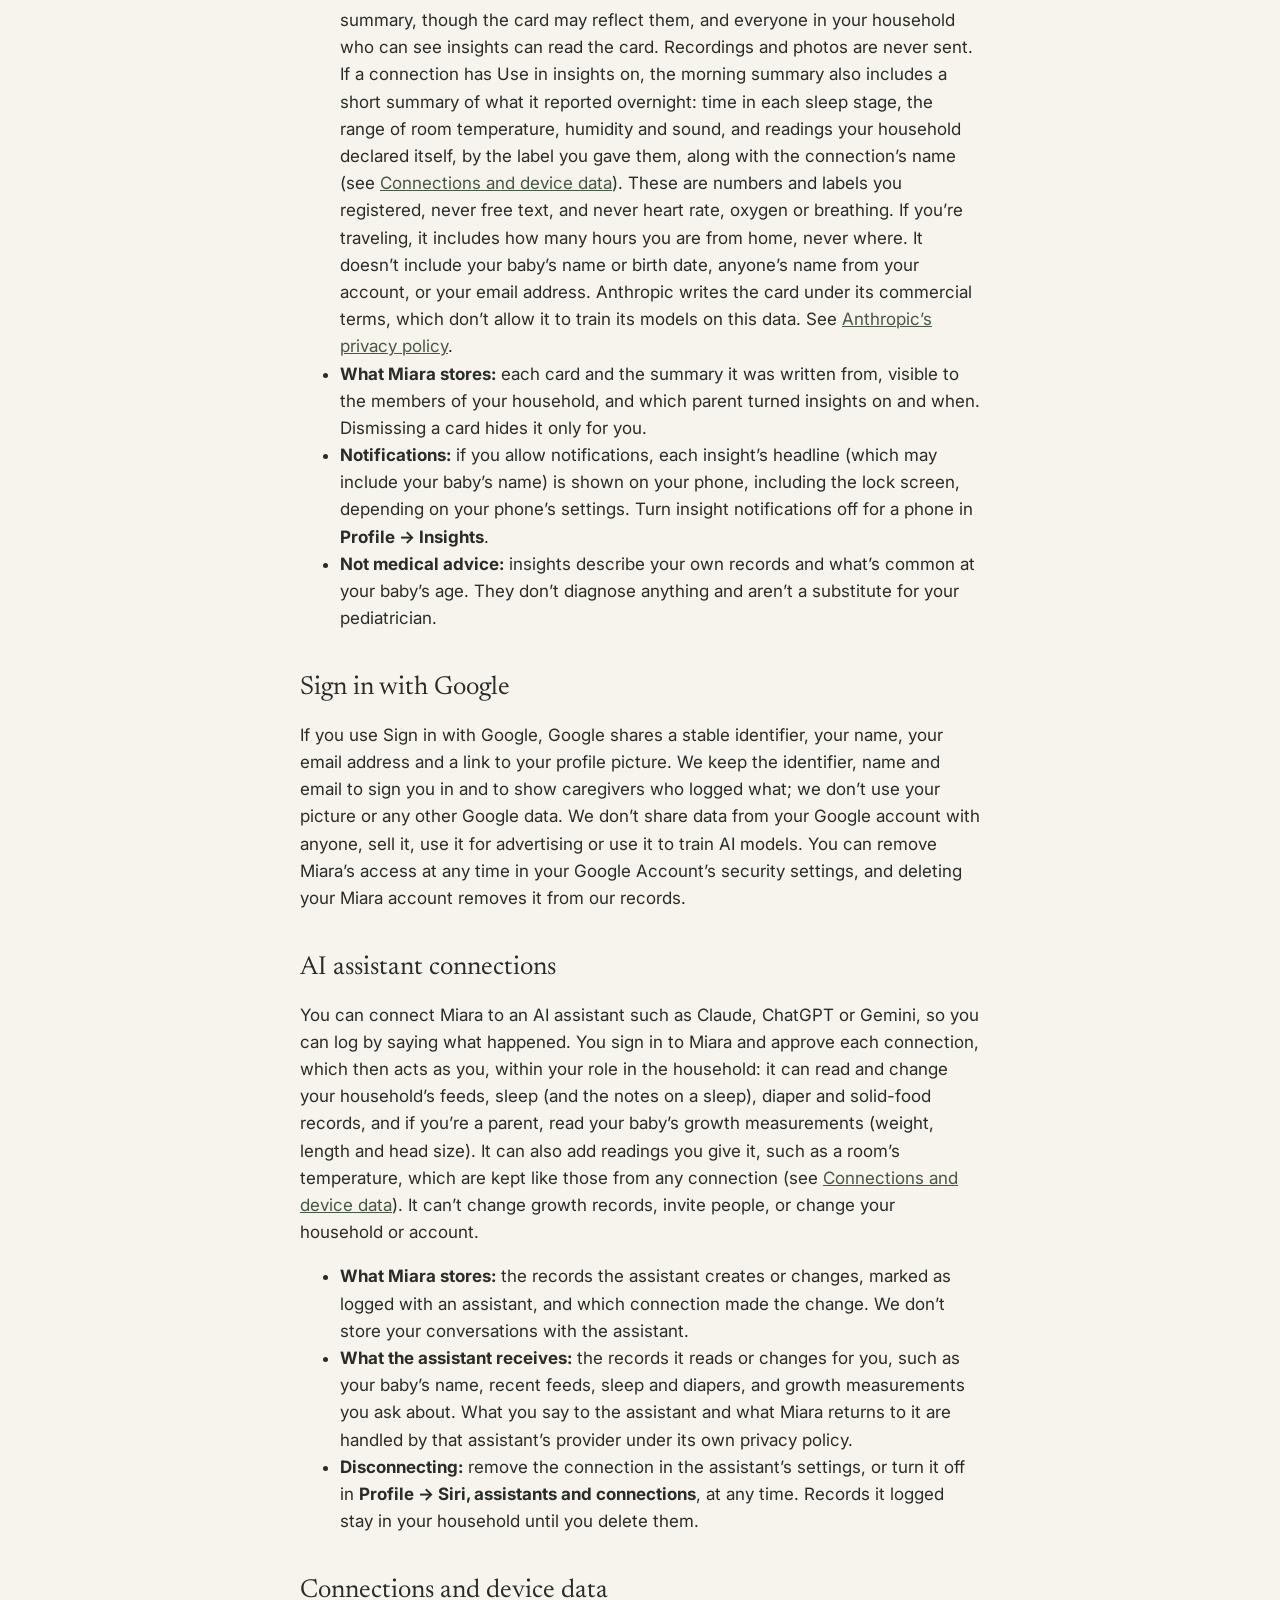
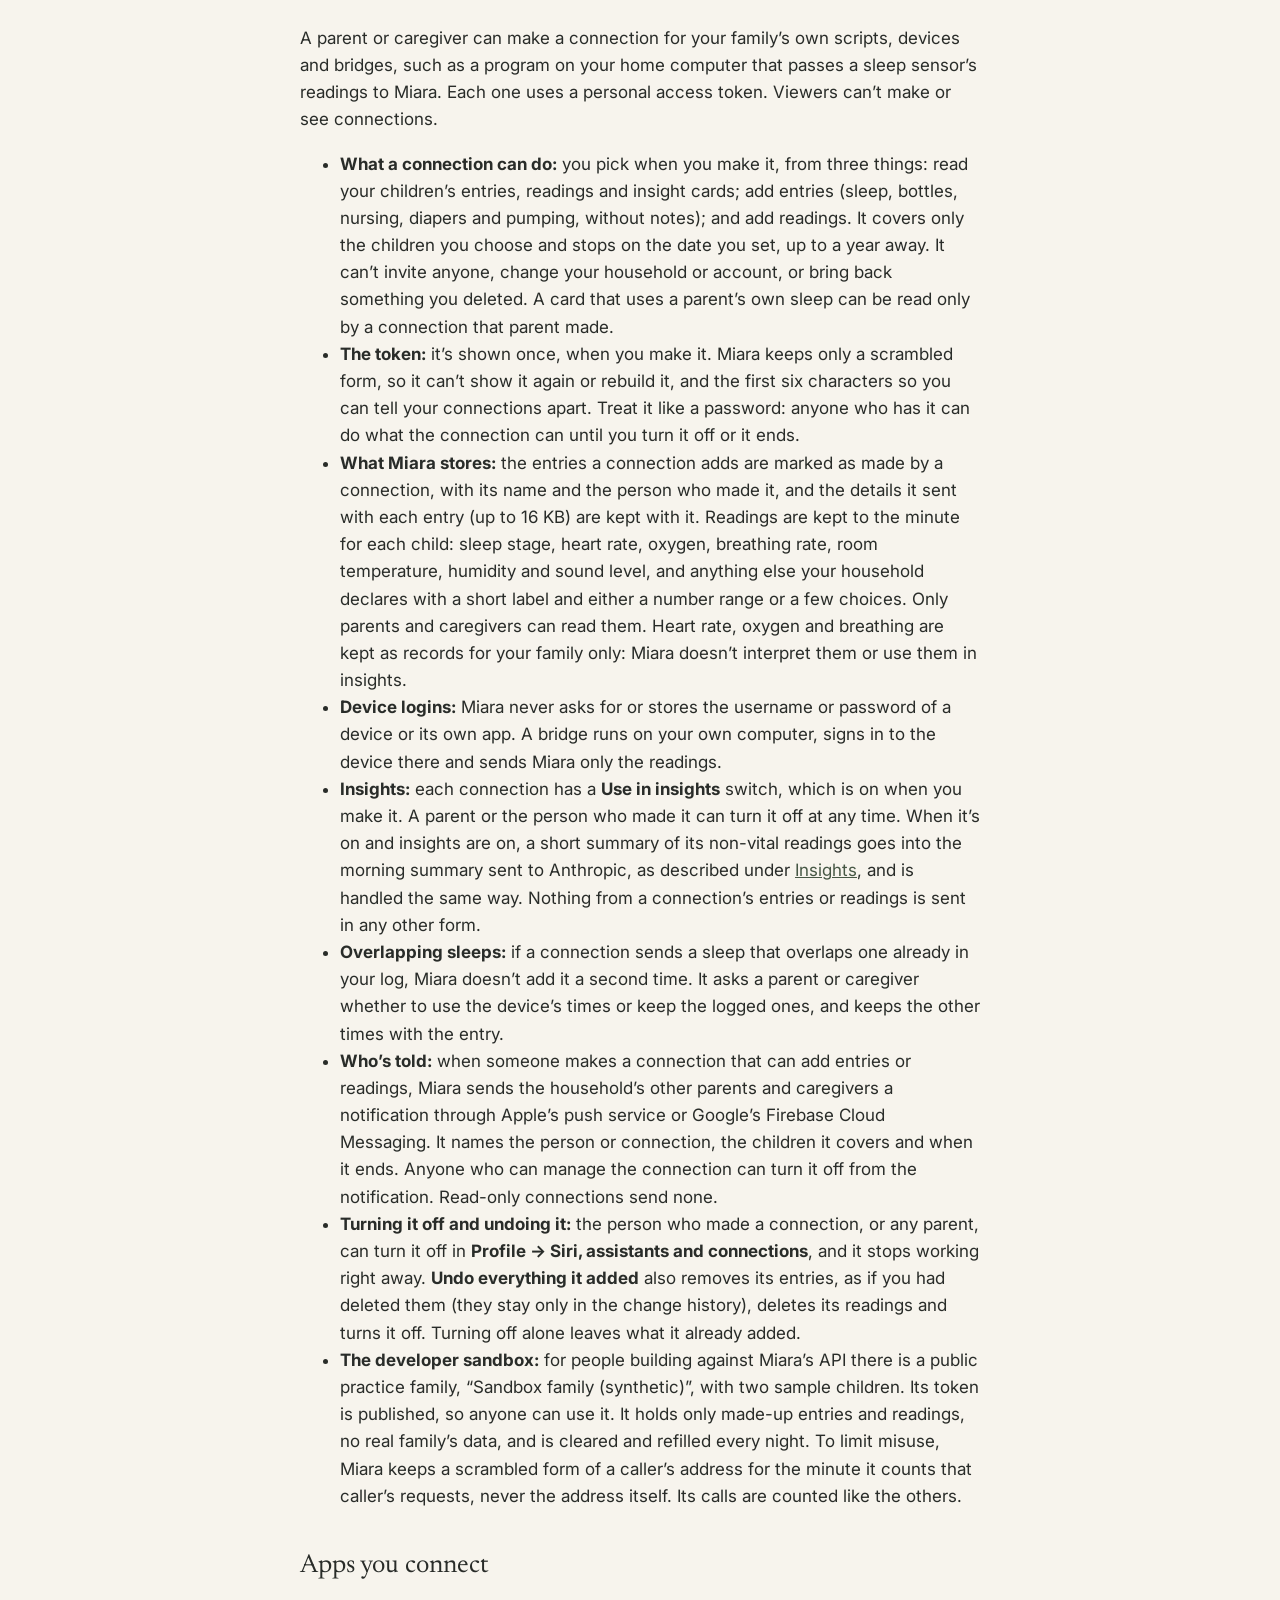
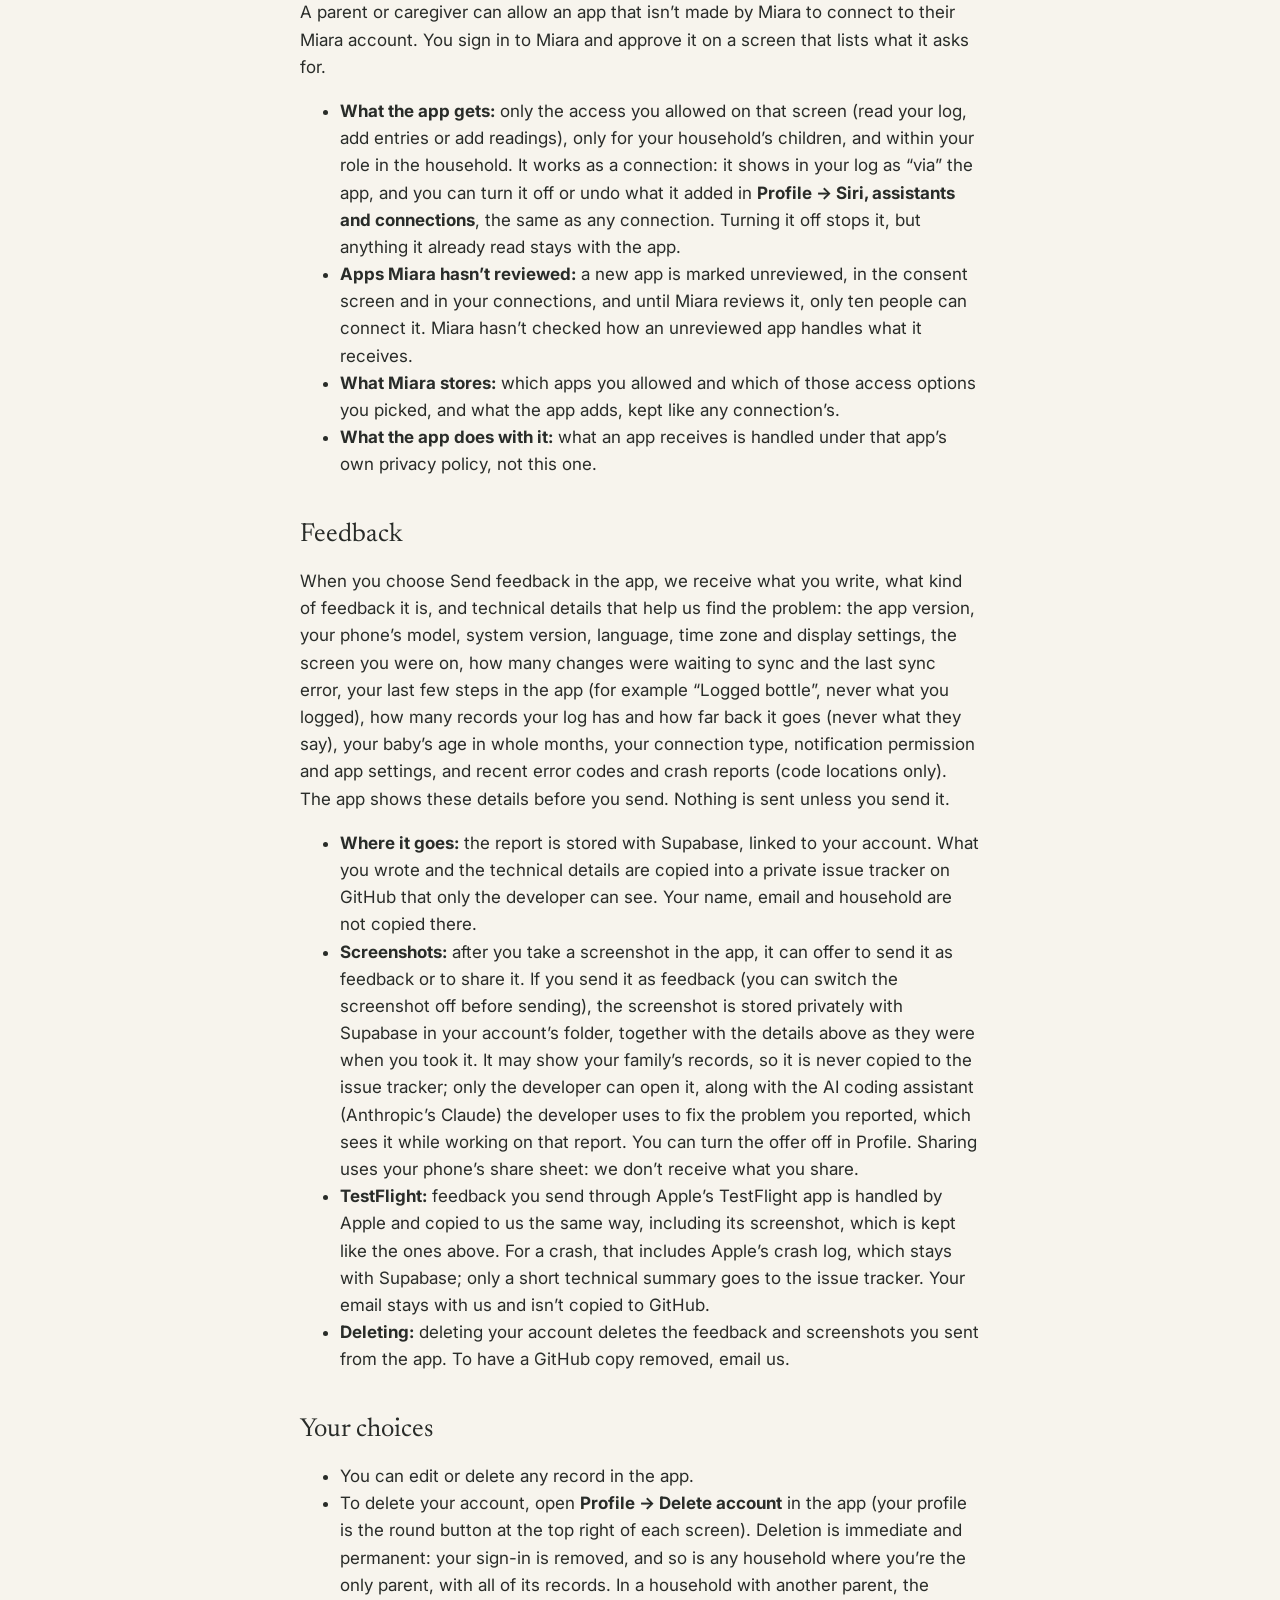
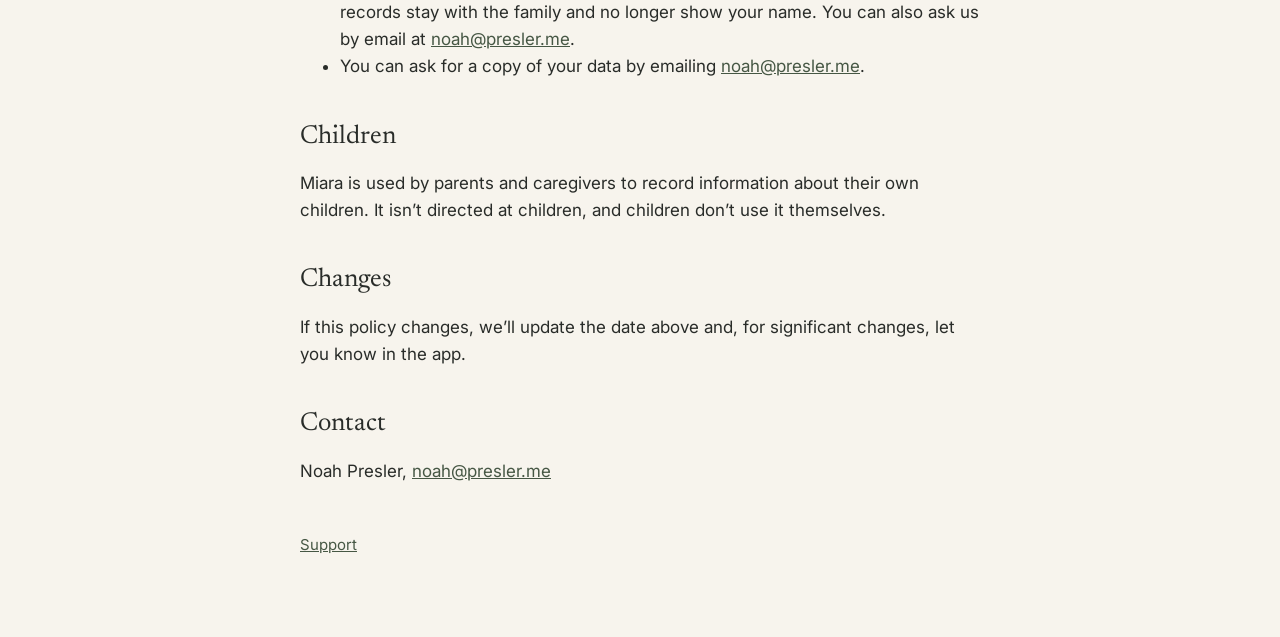
==== commit 1a875529: "Privacy: sleep notes (sync with MiaraOS #713) Sleep note counts, spoken notes kept as words only, an" ====
--- a/privacy.html
+++ b/privacy.html
@@ -1,12 +1,12 @@
 <!doctype html><html lang="en"><head><meta charset="utf-8"><meta name="viewport" content="width=device-width, initial-scale=1"><link rel="preconnect" href="https://fonts.googleapis.com"><link rel="preconnect" href="https://fonts.gstatic.com" crossorigin><link href="https://fonts.googleapis.com/css2?family=Inter:wght@400;600&family=Newsreader:opsz@6..72&display=swap" rel="stylesheet"><link rel="stylesheet" href="style.css"><title>Miara privacy policy</title><meta name="description" content="How Miara handles your family's data."></head><body><main>
 <div class="eyebrow">Miara</div>
 <h1>Privacy policy</h1>
-<p class="muted">Effective November 18, 2026</p>
+<p class="muted">Effective November 20, 2026</p>
 <p>Miara helps families keep a shared record of their baby’s feeds, diapers, sleep, solid foods and growth. This policy explains what Miara stores, why, and the choices you have.</p>
 <h2>What we store</h2>
 <ul>
 <li><strong>Account details:</strong> your email address, and your name if you provide it or Apple or Google shares it when you use Sign in with Apple or Sign in with Google. Used to sign you in and to show caregivers who logged what.</li>
-<li><strong>Your family’s records:</strong> the baby’s name, birth date and sex; feeds, diapers, sleep, solid foods (including allergens introduced and any symptoms you note), growth measurements and notes; milestones and memories; and anything you import from a file you choose. Used only to provide the app’s features.</li>
+<li><strong>Your family’s records:</strong> the baby’s name, birth date and sex; feeds, diapers, sleep, solid foods (including allergens introduced and any symptoms you note), growth measurements and notes (a note you say aloud is turned into words on your phone, and the sound isn’t kept); milestones and memories; and anything you import from a file you choose. Used only to provide the app’s features.</li>
 <li><strong>Photos and recordings you add:</strong> photos you add to a milestone, a meal, a memory or a month book, and memories you record by voice, with their words. Photos are re-saved on your phone first, so they carry no location or camera details. Used only to show them back to your household, and on a month book’s link if you share one (see “Sharing a month book” below), and insights can read the words of a memory (see Insights).</li>
 <li><strong>Household membership:</strong> who belongs to your household and their role (parent, caregiver or viewer), so records are shared with the right people.</li>
 <li><strong>Insights, if a parent turns them on:</strong> each morning, midday and evening insight card, the summary of the log it was written from, and which parent turned insights on and when (see <a href="#insights">Insights</a>).</li>
@@ -20,11 +20,12 @@
 <li><strong>Bath counts:</strong> the app adds one to totals of baths logged (from the tile, the bath sheet or by voice; tub or sponge; with soap or without) and of the Bath tile being turned on or off. Only the totals are kept: no account, device, bath or time goes with them.</li>
 <li><strong>Timeline search counts:</strong> the app adds one to totals of searches run (and whether anything was found) and of results opened (a note, memory, symptom or medicine). What you type stays on your phone and is never sent. Only the totals are kept: no account, device, search or time goes with them.</li>
 <li><strong>Logger counts:</strong> the app adds one to totals of how often the log sheet is opened, from which tab, and which kind of entry or voice is chosen from it. Only the totals are kept: no account, device, entry or time goes with them.</li>
+<li><strong>Sleep note counts:</strong> the app adds one to totals of notes added to a sleep (spoken or typed), edited and deleted. What a note says is never sent with them. Only the totals are kept: no account, device, note or time goes with them.</li>
 <li><strong>Connections and device readings:</strong> the connections your household makes (its name, what it may do, which children it covers, when it ends, the first six characters of its token and who made it), the entries and readings it sends, and any readings an AI assistant adds for you. Used only to show them back to your household and to let a connection do what you allowed (see <a href="#connections">Connections and device data</a>). Readings are shown to your household’s parents and caregivers in the app, including from connections you’ve turned off and whether or not they’re used in insights; Miara doesn’t check them or send alerts about them.</li>
 <li><strong>Connection and API counts:</strong> the app adds one to totals of connections made, turned off and undone, of Use in insights being switched on or off, of overlapping sleeps answered and which version was kept, of the notification about a new connection being opened or acted on, and of the readings screens and the Timeline’s Sources filter being opened. The server counts calls to the API and to Miara’s assistant tools by kind, calls it refused and why, entries and readings received and how each was handled, and apps allowed, turned away or reviewed. Only the totals are kept, per day and for each of the app, the API, assistants and the sandbox: no account, family, child, device, token or time goes with them.</li>
 <li><strong>Change history:</strong> a log of additions, edits and deletions, so your household can see who changed what.</li>
 </ul>
-<p>To see how Miara is used, we look at totals across all families: the app-open, month book, night-wake, sleep, bath, search, logger and connection counts above, and counts made from records already stored, such as how many families logged this week, how many have a connection, which kinds of records they add and where they logged them. These totals never name a family or a person, and any number covering fewer than three families or people is hidden. We don’t use analytics or advertising services, we don’t collect location, contacts or advertising identifiers, and we don’t track you across other apps or websites.</p>
+<p>To see how Miara is used, we look at totals across all families: the app-open, month book, night-wake, sleep, bath, search, logger, sleep note and connection counts above, and counts made from records already stored, such as how many families logged this week, how many have a connection, which kinds of records they add and where they logged them. These totals never name a family or a person, and any number covering fewer than three families or people is hidden. We don’t use analytics or advertising services, we don’t collect location, contacts or advertising identifiers, and we don’t track you across other apps or websites.</p>
 <h2>Where it’s stored and who can see it</h2>
 <p>Records are stored with our database provider, Supabase, and are protected so that only members of your household can read them, apart from the pages you choose to share by link. Growth records are visible only to parents. We don’t sell your data, share it with advertisers or use it to train AI models.</p>
 <p>When another caregiver changes the log, Miara tells your other signed-in phones so they can update in the background: through Apple’s push notification service on iPhone, and Google’s Firebase Cloud Messaging on Android. These messages carry no care records. To send them we keep an identifier for each phone, which is removed when you sign out or delete your account.</p>
@@ -62,7 +63,7 @@
 <h2>Sign in with Google</h2>
 <p>If you use Sign in with Google, Google shares a stable identifier, your name, your email address and a link to your profile picture. We keep the identifier, name and email to sign you in and to show caregivers who logged what; we don’t use your picture or any other Google data. We don’t share data from your Google account with anyone, sell it, use it for advertising or use it to train AI models. You can remove Miara’s access at any time in your Google Account’s security settings, and deleting your Miara account removes it from our records.</p>
 <h2>AI assistant connections</h2>
-<p>You can connect Miara to an AI assistant such as Claude, ChatGPT or Gemini, so you can log by saying what happened. You sign in to Miara and approve each connection, which then acts as you, within your role in the household: it can read and change your household’s feeds, sleep, diaper and solid-food records, and if you’re a parent, read your baby’s growth measurements (weight, length and head size). It can also add readings you give it, such as a room’s temperature, which are kept like those from any connection (see <a href="#connections">Connections and device data</a>). It can’t change growth records, invite people, or change your household or account.</p>
+<p>You can connect Miara to an AI assistant such as Claude, ChatGPT or Gemini, so you can log by saying what happened. You sign in to Miara and approve each connection, which then acts as you, within your role in the household: it can read and change your household’s feeds, sleep (and the notes on a sleep), diaper and solid-food records, and if you’re a parent, read your baby’s growth measurements (weight, length and head size). It can also add readings you give it, such as a room’s temperature, which are kept like those from any connection (see <a href="#connections">Connections and device data</a>). It can’t change growth records, invite people, or change your household or account.</p>
 <ul>
 <li><strong>What Miara stores:</strong> the records the assistant creates or changes, marked as logged with an assistant, and which connection made the change. We don’t store your conversations with the assistant.</li>
 <li><strong>What the assistant receives:</strong> the records it reads or changes for you, such as your baby’s name, recent feeds, sleep and diapers, and growth measurements you ask about. What you say to the assistant and what Miara returns to it are handled by that assistant’s provider under its own privacy policy.</li>
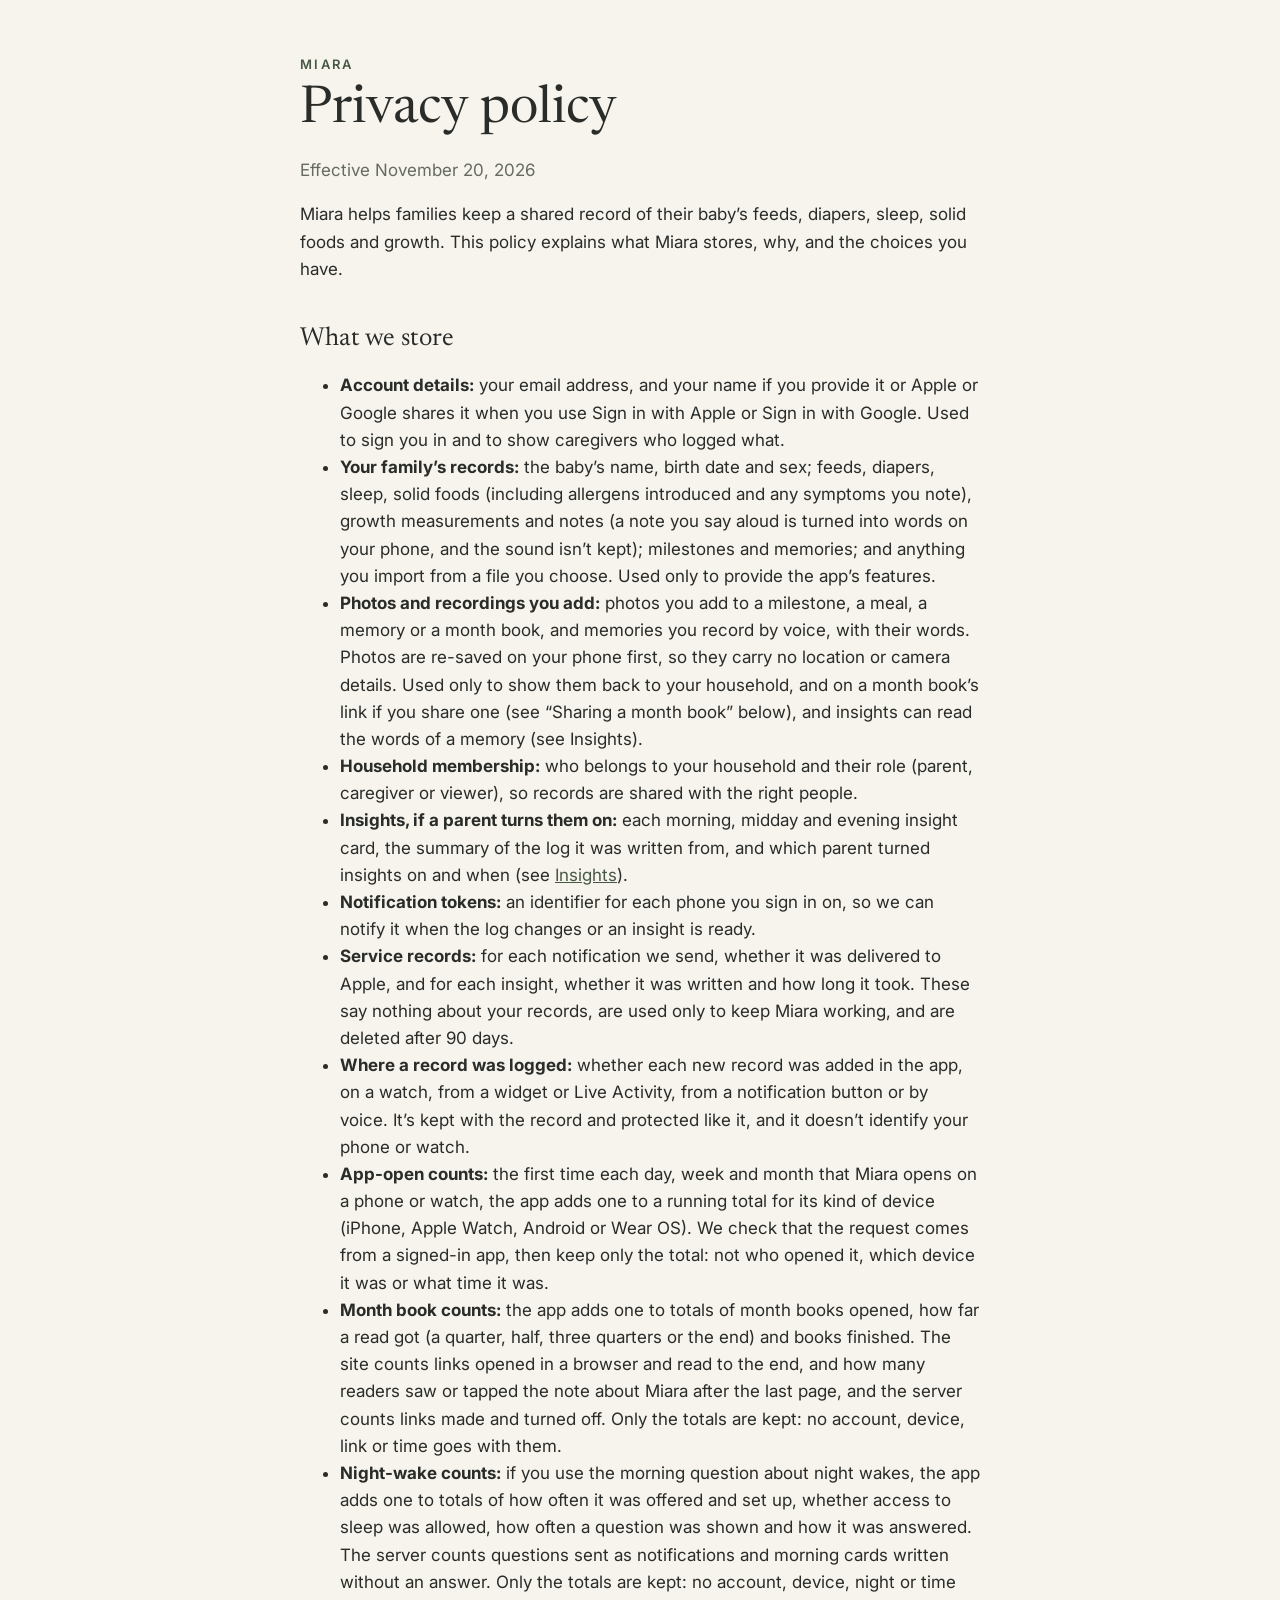
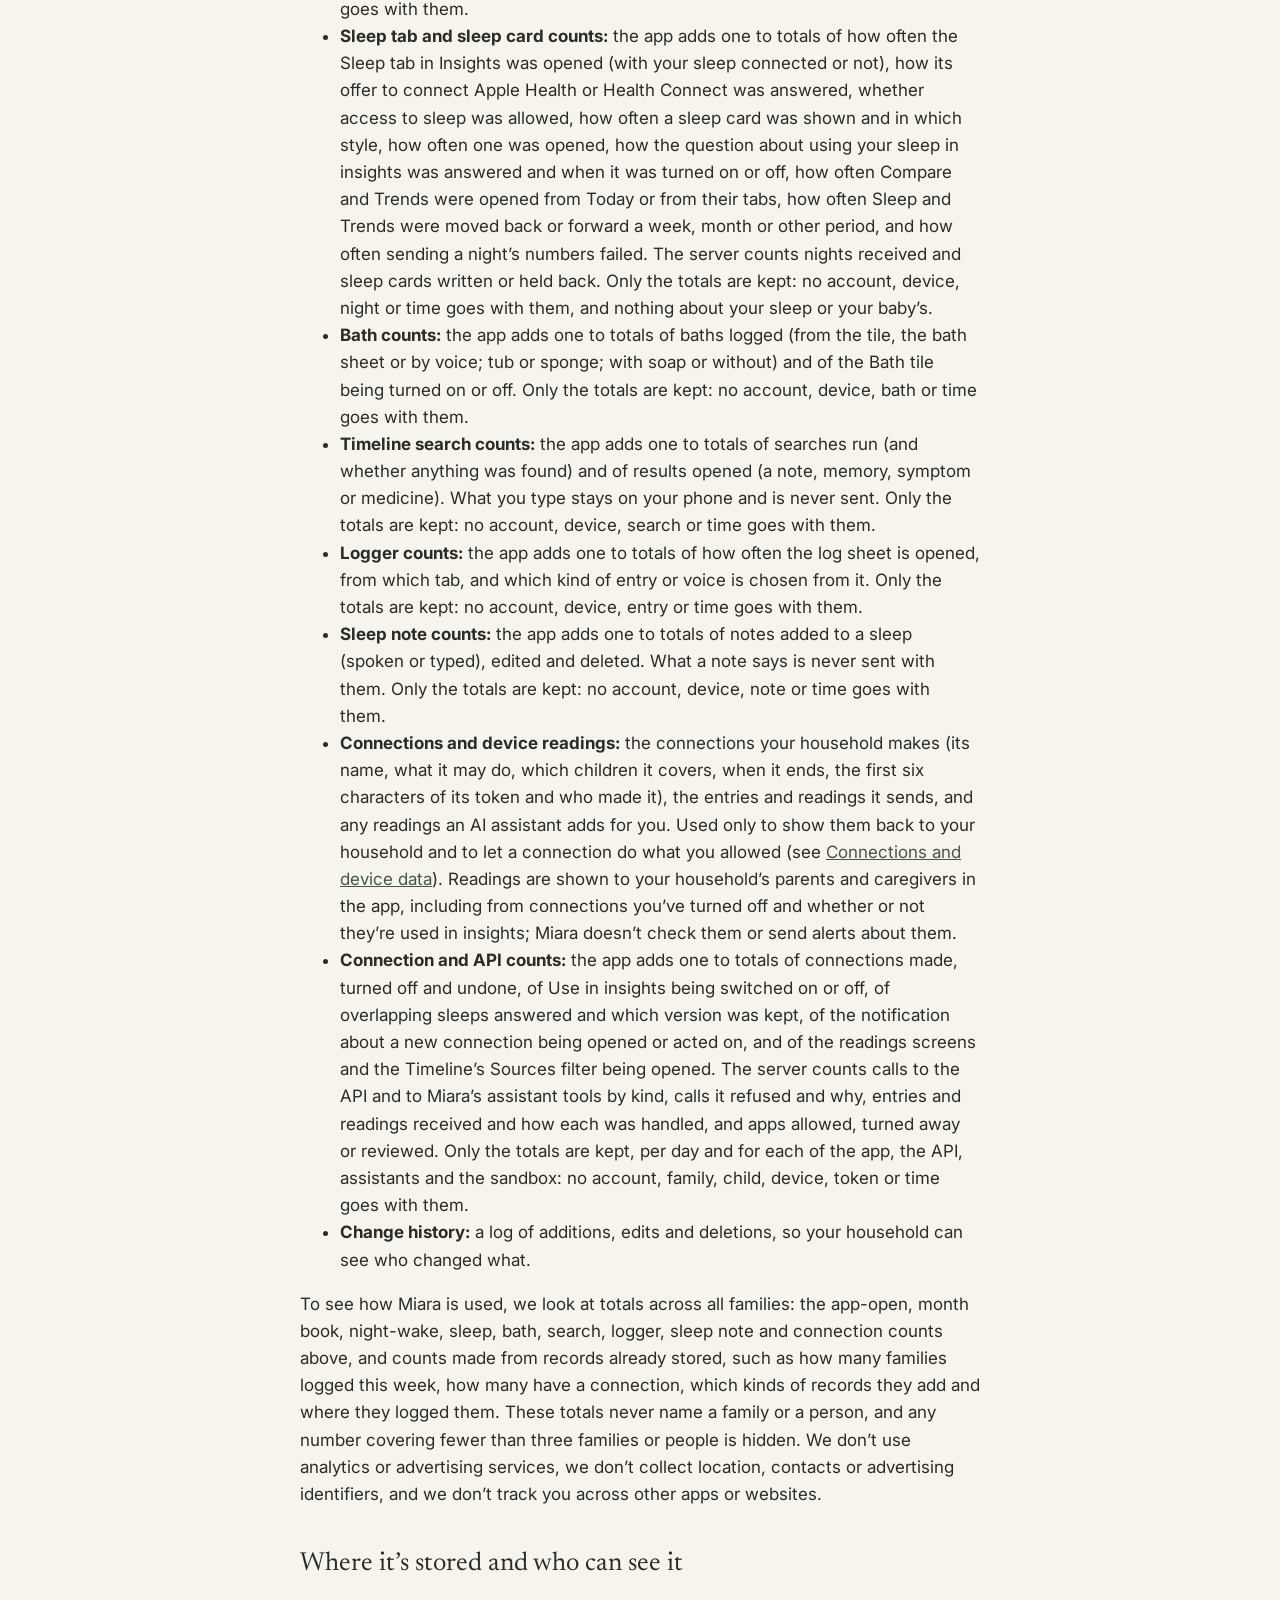
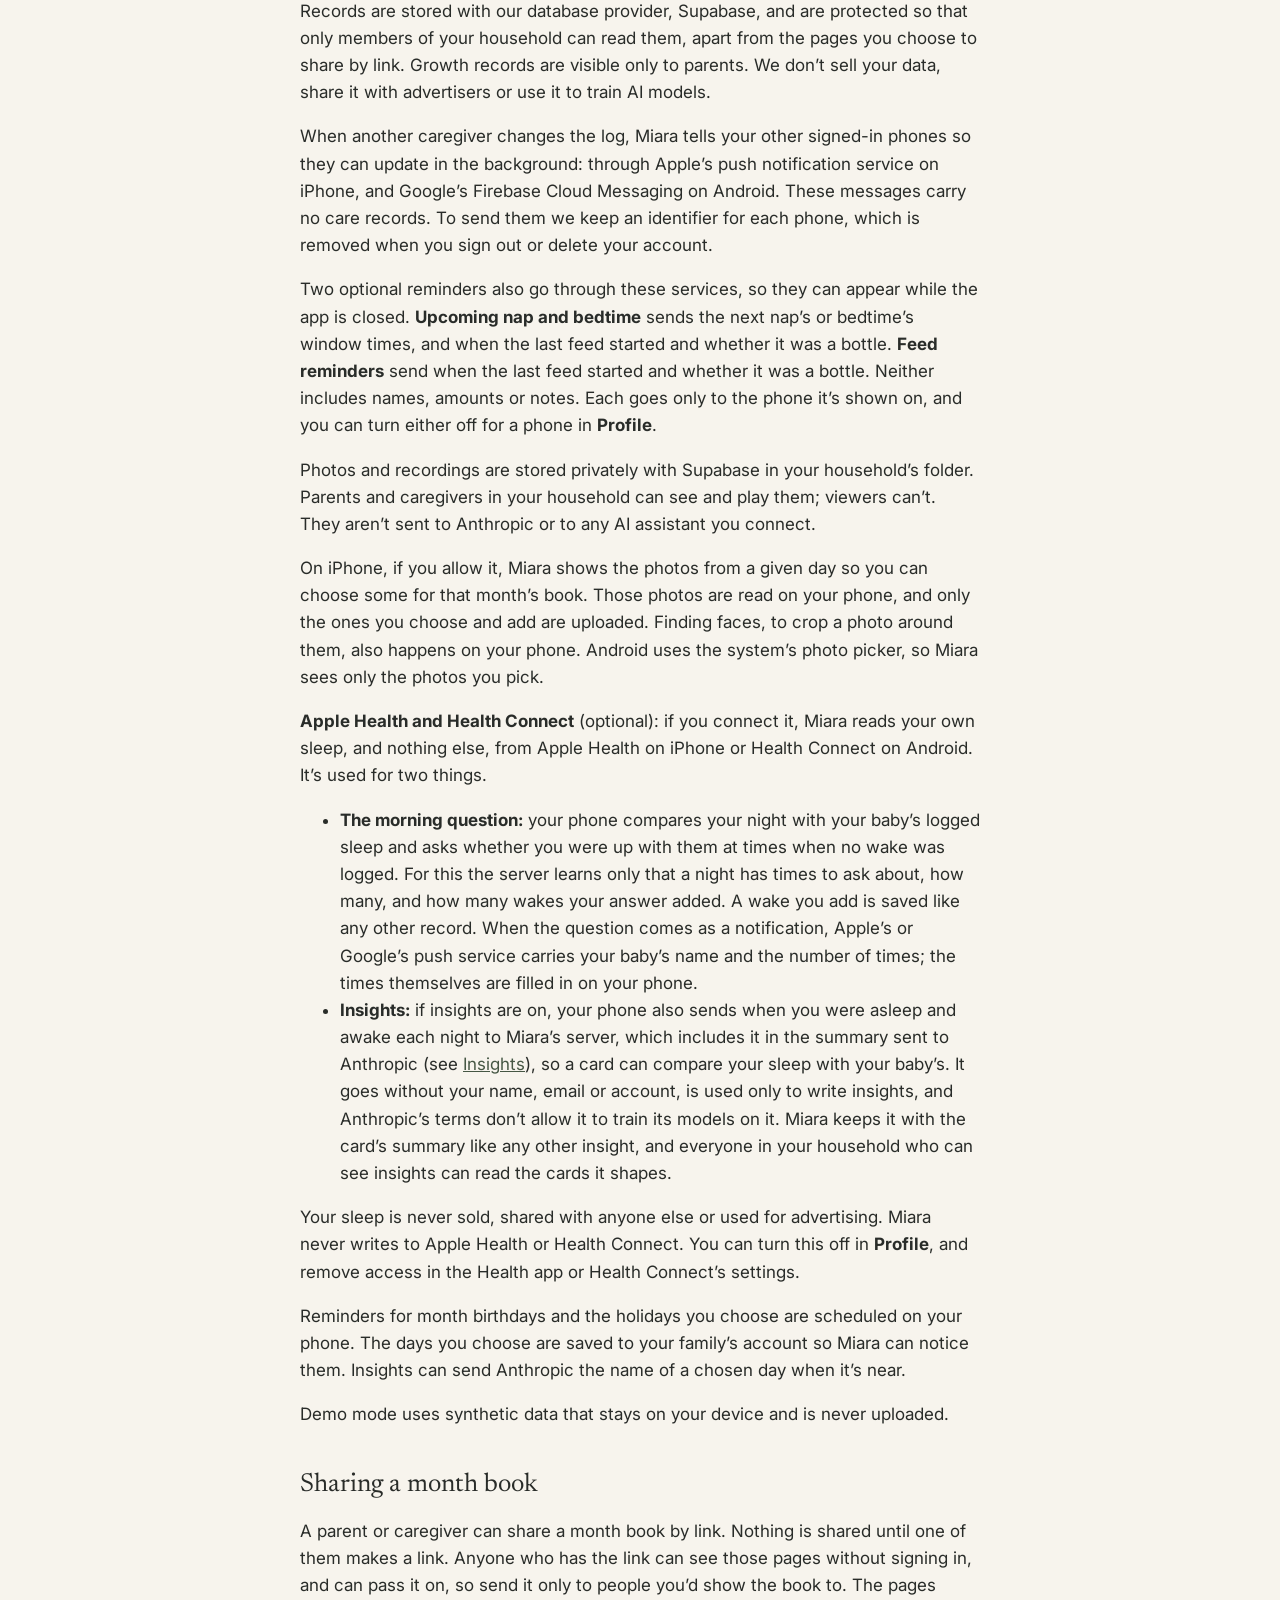
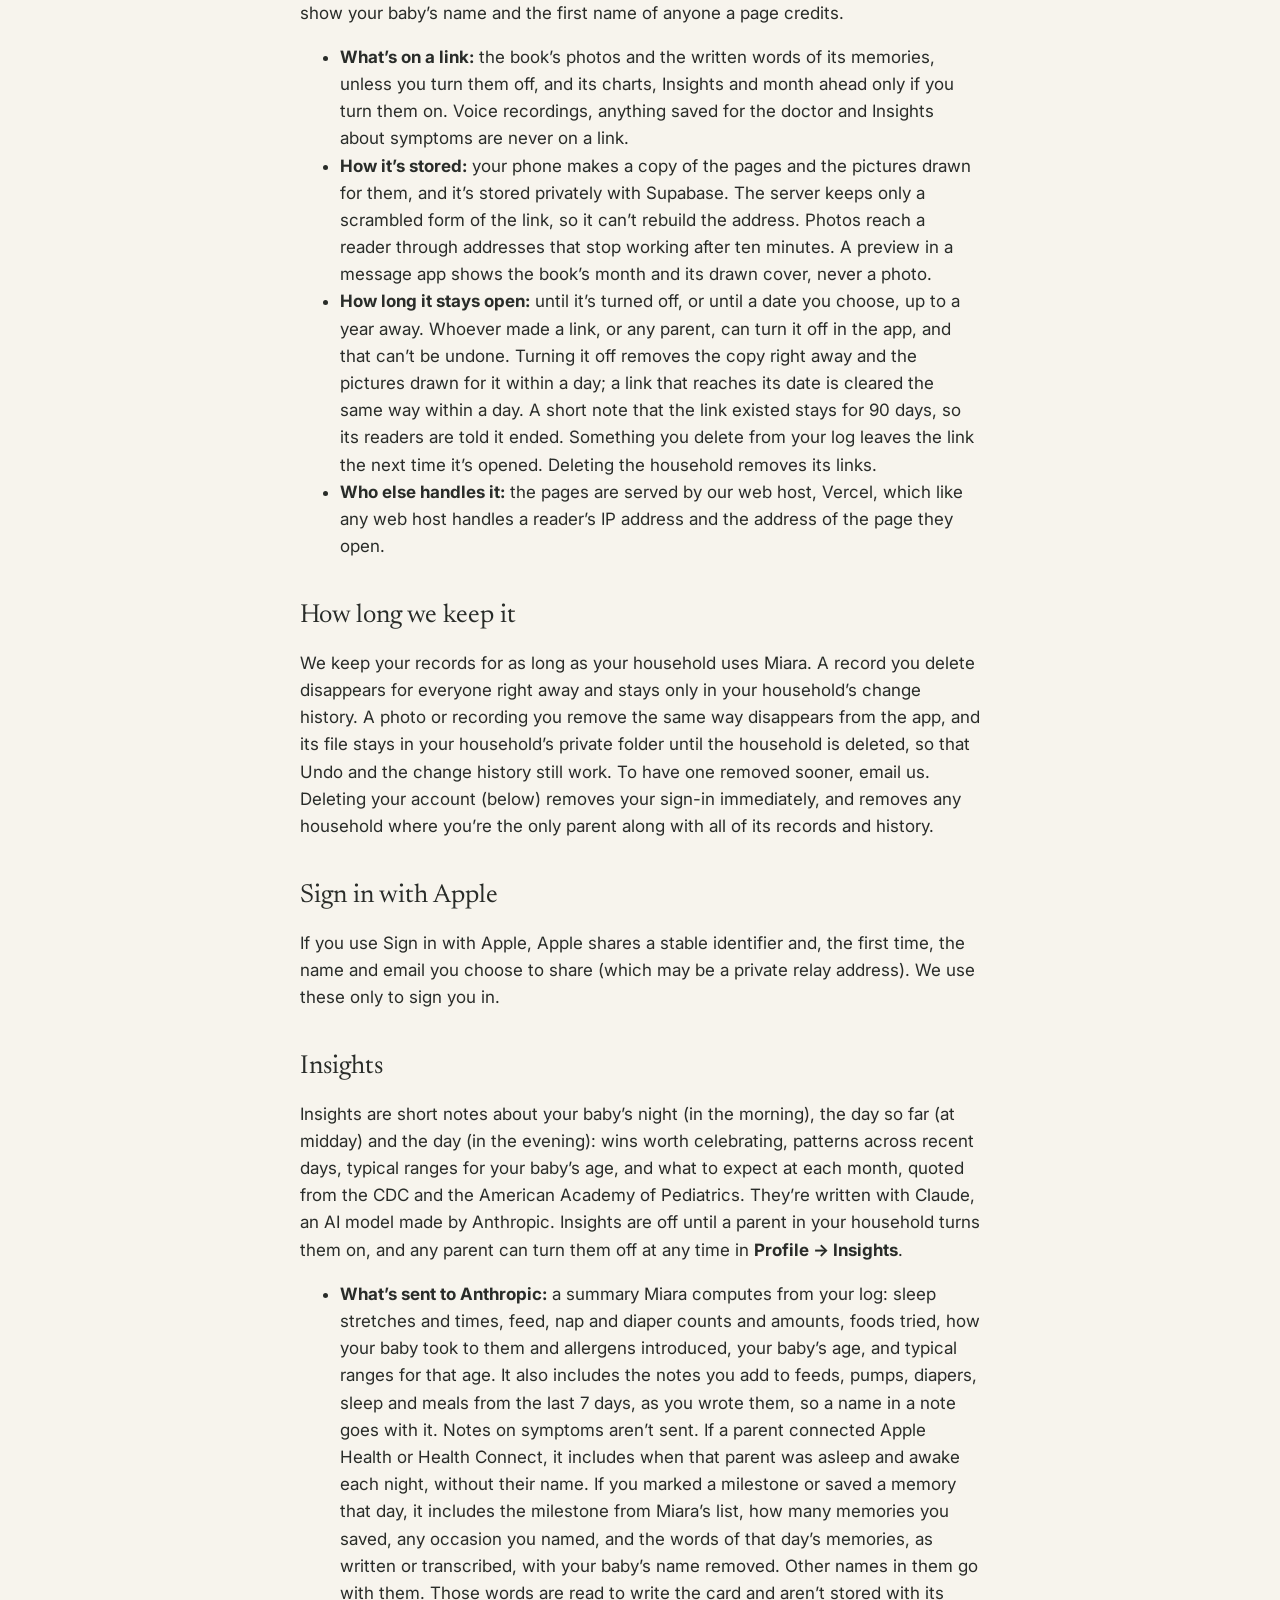
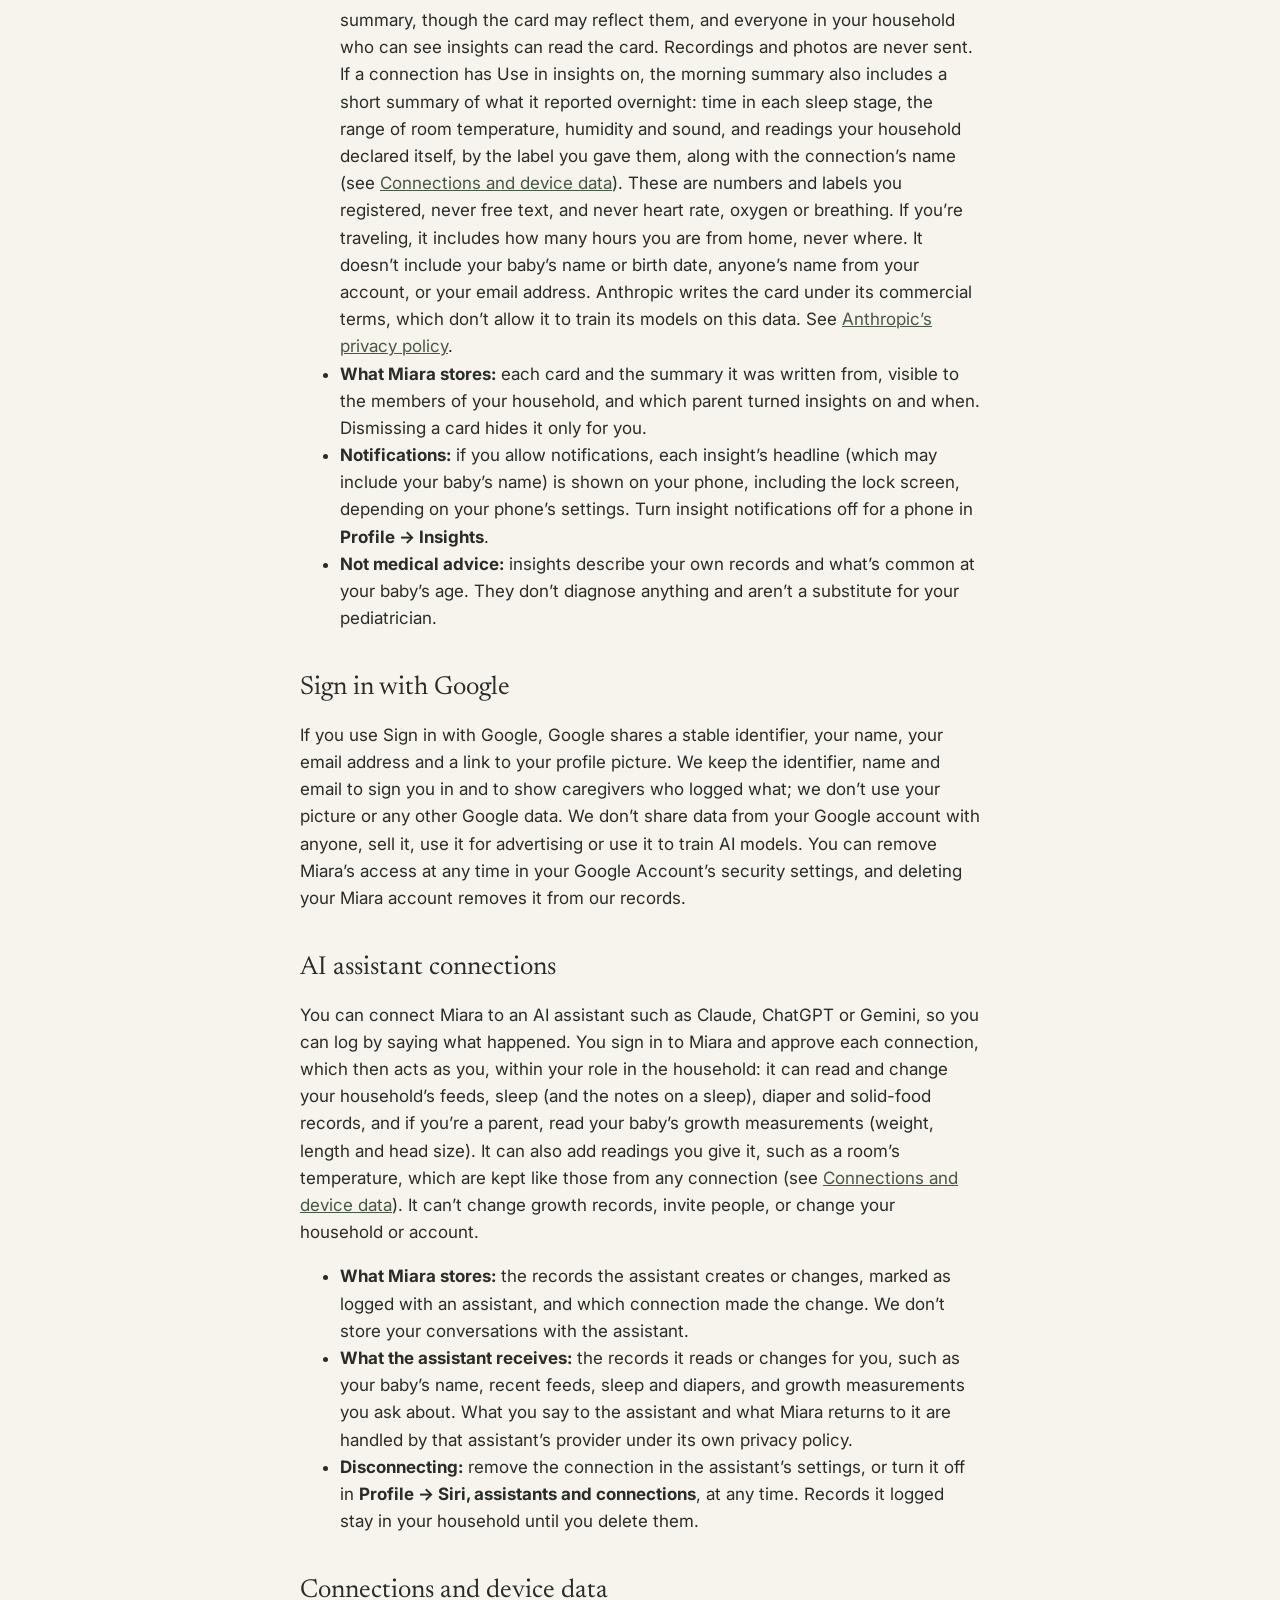
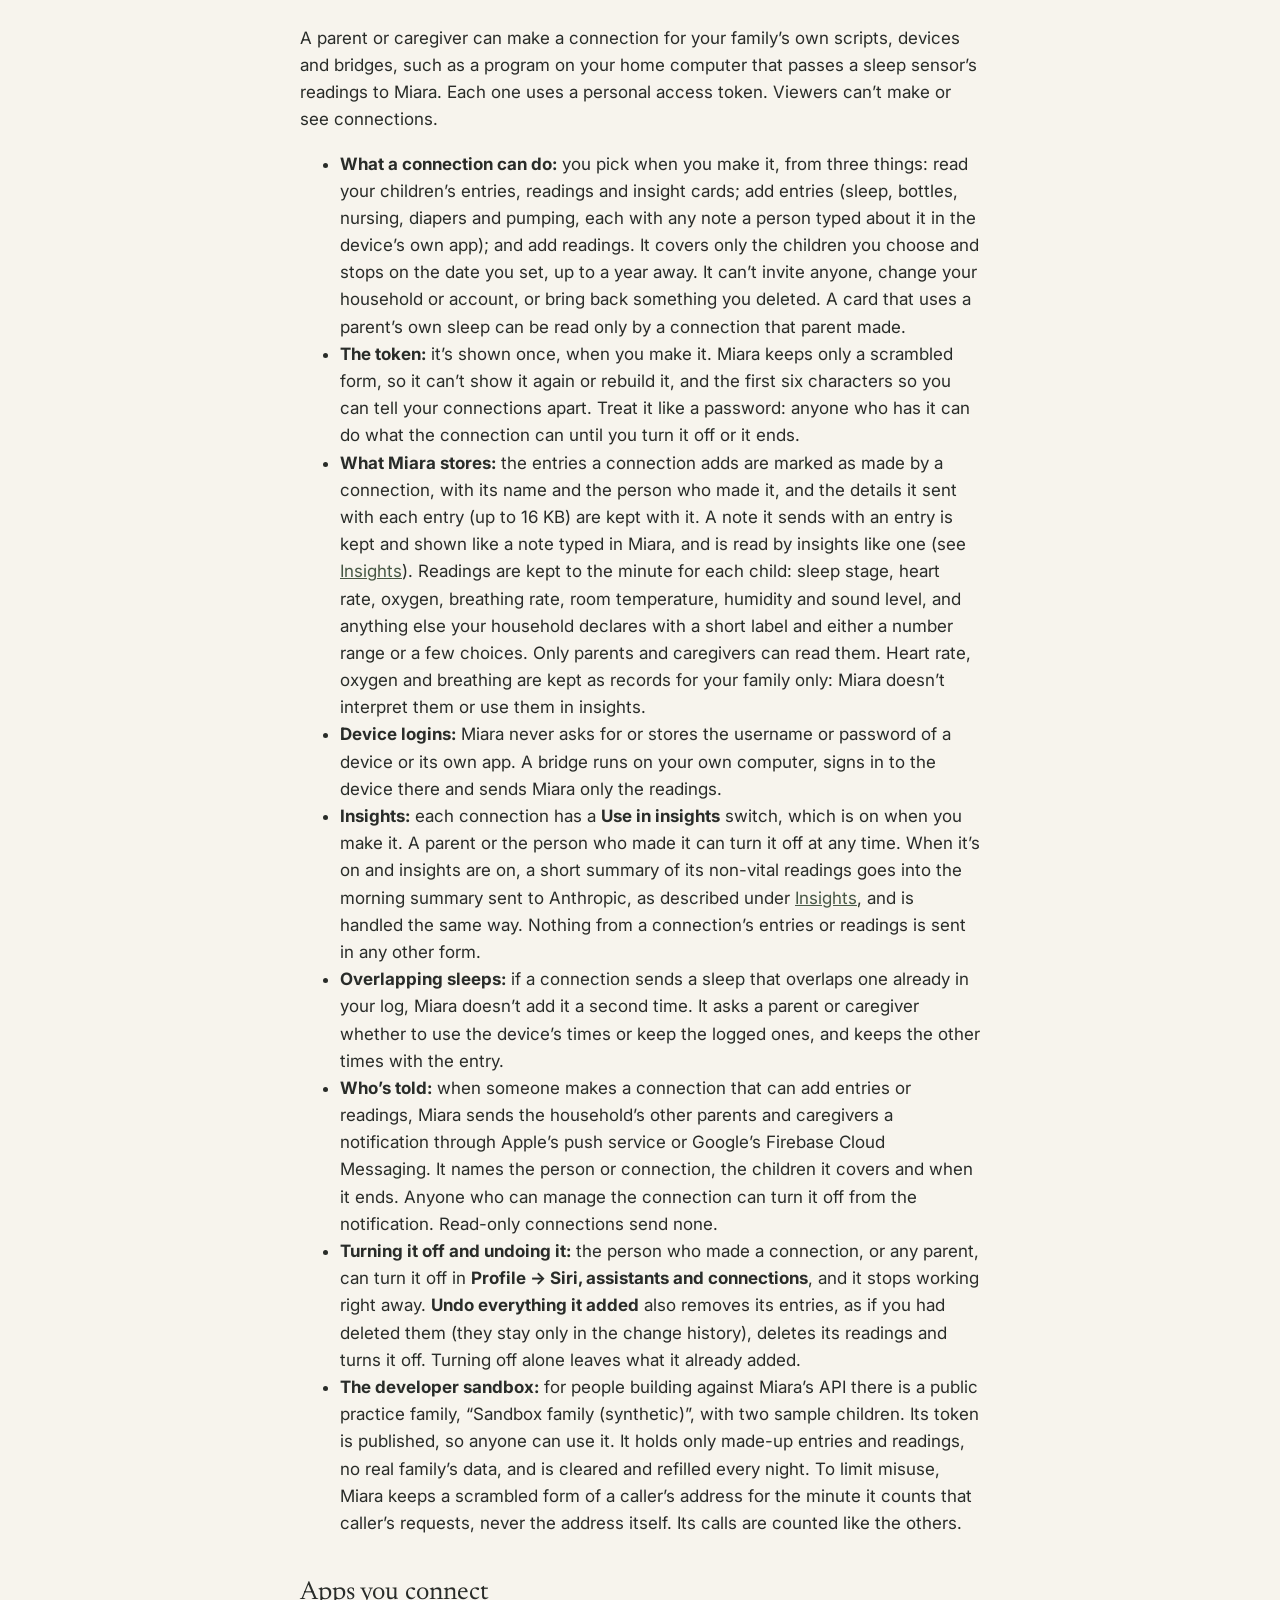
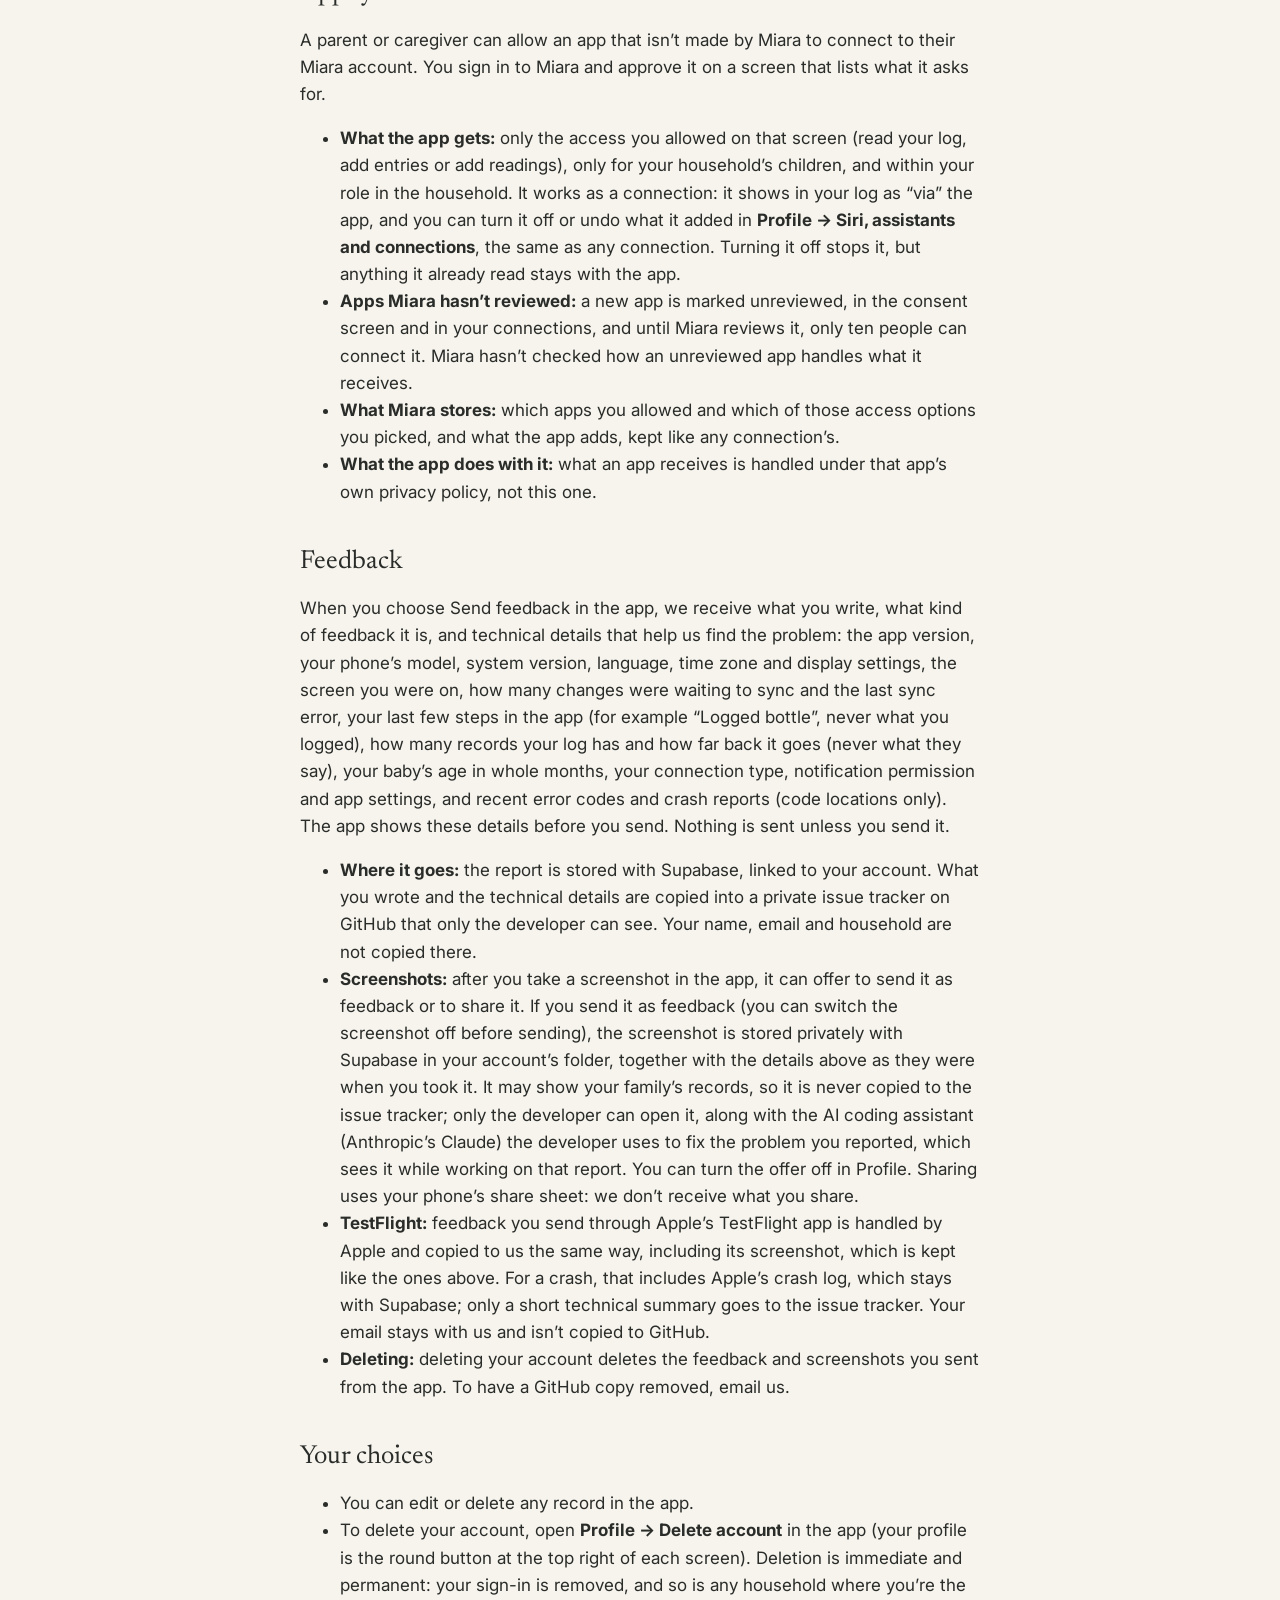
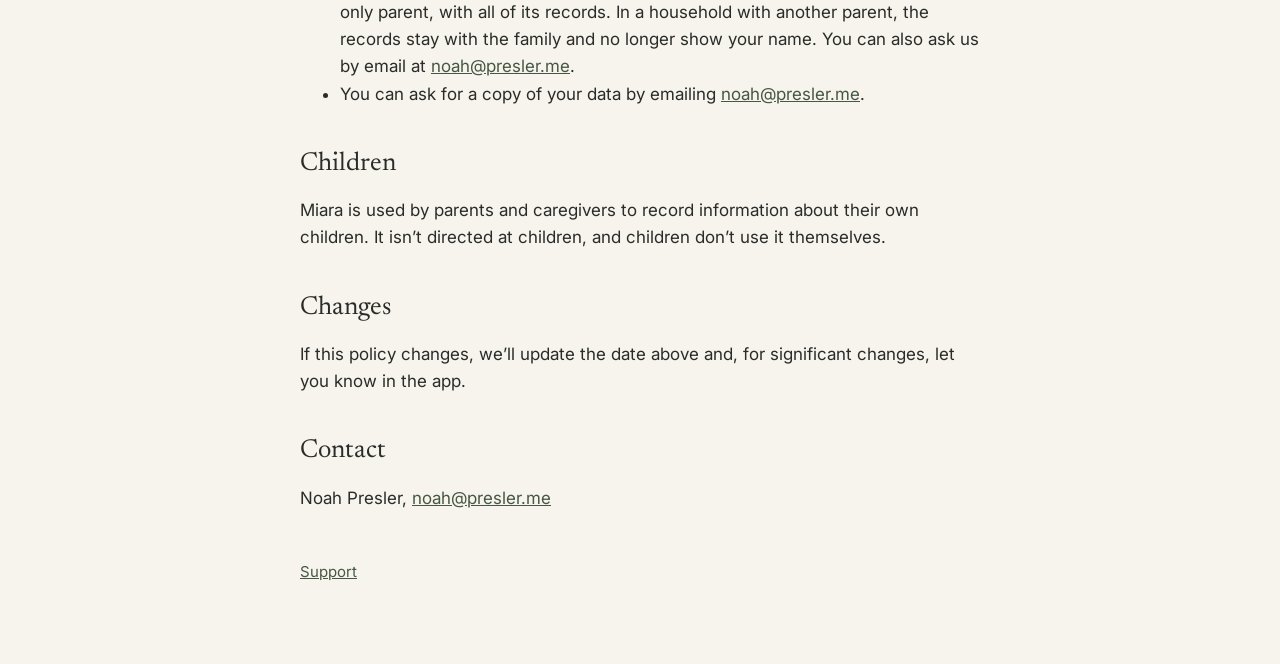
==== commit 0a08f1b4: "Privacy: connection notes (sync with MiaraOS #752) Co-Authored-By: Claude Opus 5.5 <noreply@anthropi" ====
--- a/privacy.html
+++ b/privacy.html
@@ -72,9 +72,9 @@
 <h2 id="connections">Connections and device data</h2>
 <p>A parent or caregiver can make a connection for your family’s own scripts, devices and bridges, such as a program on your home computer that passes a sleep sensor’s readings to Miara. Each one uses a personal access token. Viewers can’t make or see connections.</p>
 <ul>
-<li><strong>What a connection can do:</strong> you pick when you make it, from three things: read your children’s entries, readings and insight cards; add entries (sleep, bottles, nursing, diapers and pumping, without notes); and add readings. It covers only the children you choose and stops on the date you set, up to a year away. It can’t invite anyone, change your household or account, or bring back something you deleted. A card that uses a parent’s own sleep can be read only by a connection that parent made.</li>
+<li><strong>What a connection can do:</strong> you pick when you make it, from three things: read your children’s entries, readings and insight cards; add entries (sleep, bottles, nursing, diapers and pumping, each with any note a person typed about it in the device’s own app); and add readings. It covers only the children you choose and stops on the date you set, up to a year away. It can’t invite anyone, change your household or account, or bring back something you deleted. A card that uses a parent’s own sleep can be read only by a connection that parent made.</li>
 <li><strong>The token:</strong> it’s shown once, when you make it. Miara keeps only a scrambled form, so it can’t show it again or rebuild it, and the first six characters so you can tell your connections apart. Treat it like a password: anyone who has it can do what the connection can until you turn it off or it ends.</li>
-<li><strong>What Miara stores:</strong> the entries a connection adds are marked as made by a connection, with its name and the person who made it, and the details it sent with each entry (up to 16 KB) are kept with it. Readings are kept to the minute for each child: sleep stage, heart rate, oxygen, breathing rate, room temperature, humidity and sound level, and anything else your household declares with a short label and either a number range or a few choices. Only parents and caregivers can read them. Heart rate, oxygen and breathing are kept as records for your family only: Miara doesn’t interpret them or use them in insights.</li>
+<li><strong>What Miara stores:</strong> the entries a connection adds are marked as made by a connection, with its name and the person who made it, and the details it sent with each entry (up to 16 KB) are kept with it. A note it sends with an entry is kept and shown like a note typed in Miara, and is read by insights like one (see <a href="#insights">Insights</a>). Readings are kept to the minute for each child: sleep stage, heart rate, oxygen, breathing rate, room temperature, humidity and sound level, and anything else your household declares with a short label and either a number range or a few choices. Only parents and caregivers can read them. Heart rate, oxygen and breathing are kept as records for your family only: Miara doesn’t interpret them or use them in insights.</li>
 <li><strong>Device logins:</strong> Miara never asks for or stores the username or password of a device or its own app. A bridge runs on your own computer, signs in to the device there and sends Miara only the readings.</li>
 <li><strong>Insights:</strong> each connection has a <strong>Use in insights</strong> switch, which is on when you make it. A parent or the person who made it can turn it off at any time. When it’s on and insights are on, a short summary of its non-vital readings goes into the morning summary sent to Anthropic, as described under <a href="#insights">Insights</a>, and is handled the same way. Nothing from a connection’s entries or readings is sent in any other form.</li>
 <li><strong>Overlapping sleeps:</strong> if a connection sends a sleep that overlaps one already in your log, Miara doesn’t add it a second time. It asks a parent or caregiver whether to use the device’s times or keep the logged ones, and keeps the other times with the entry.</li>
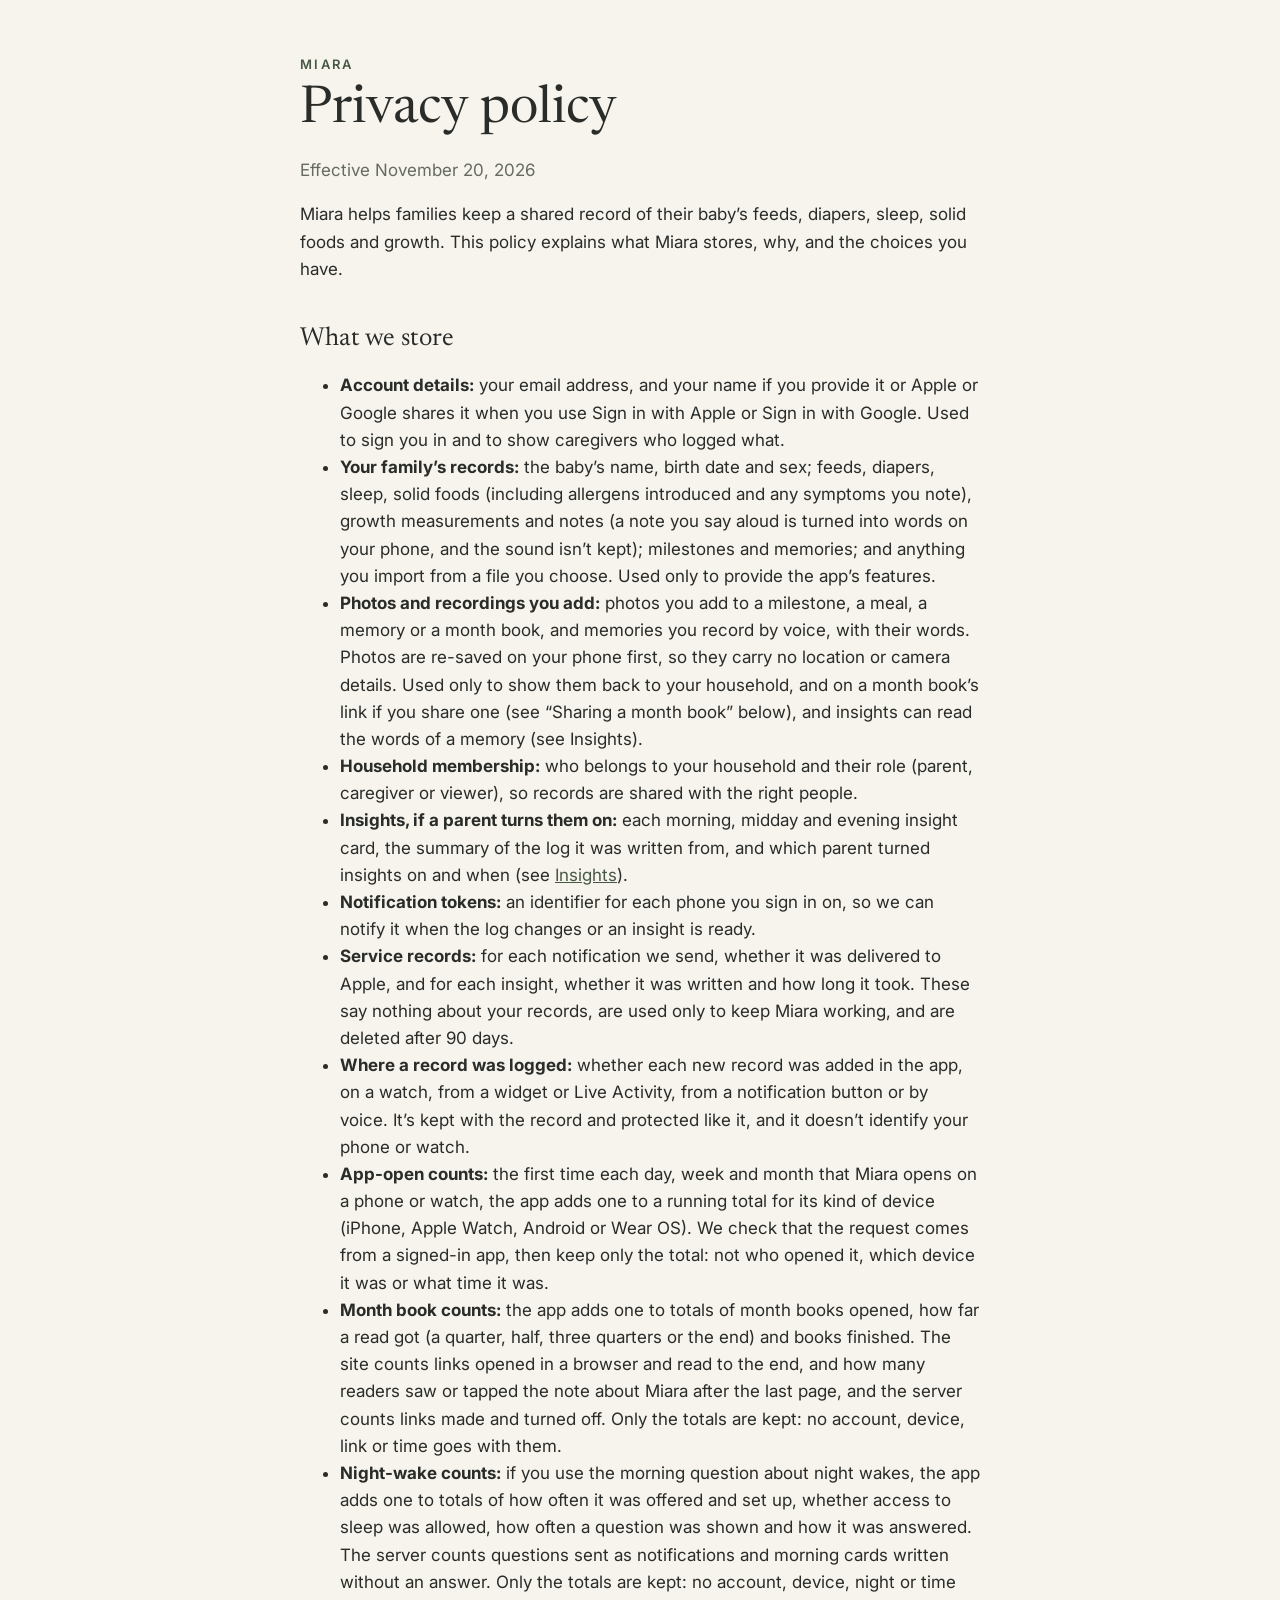
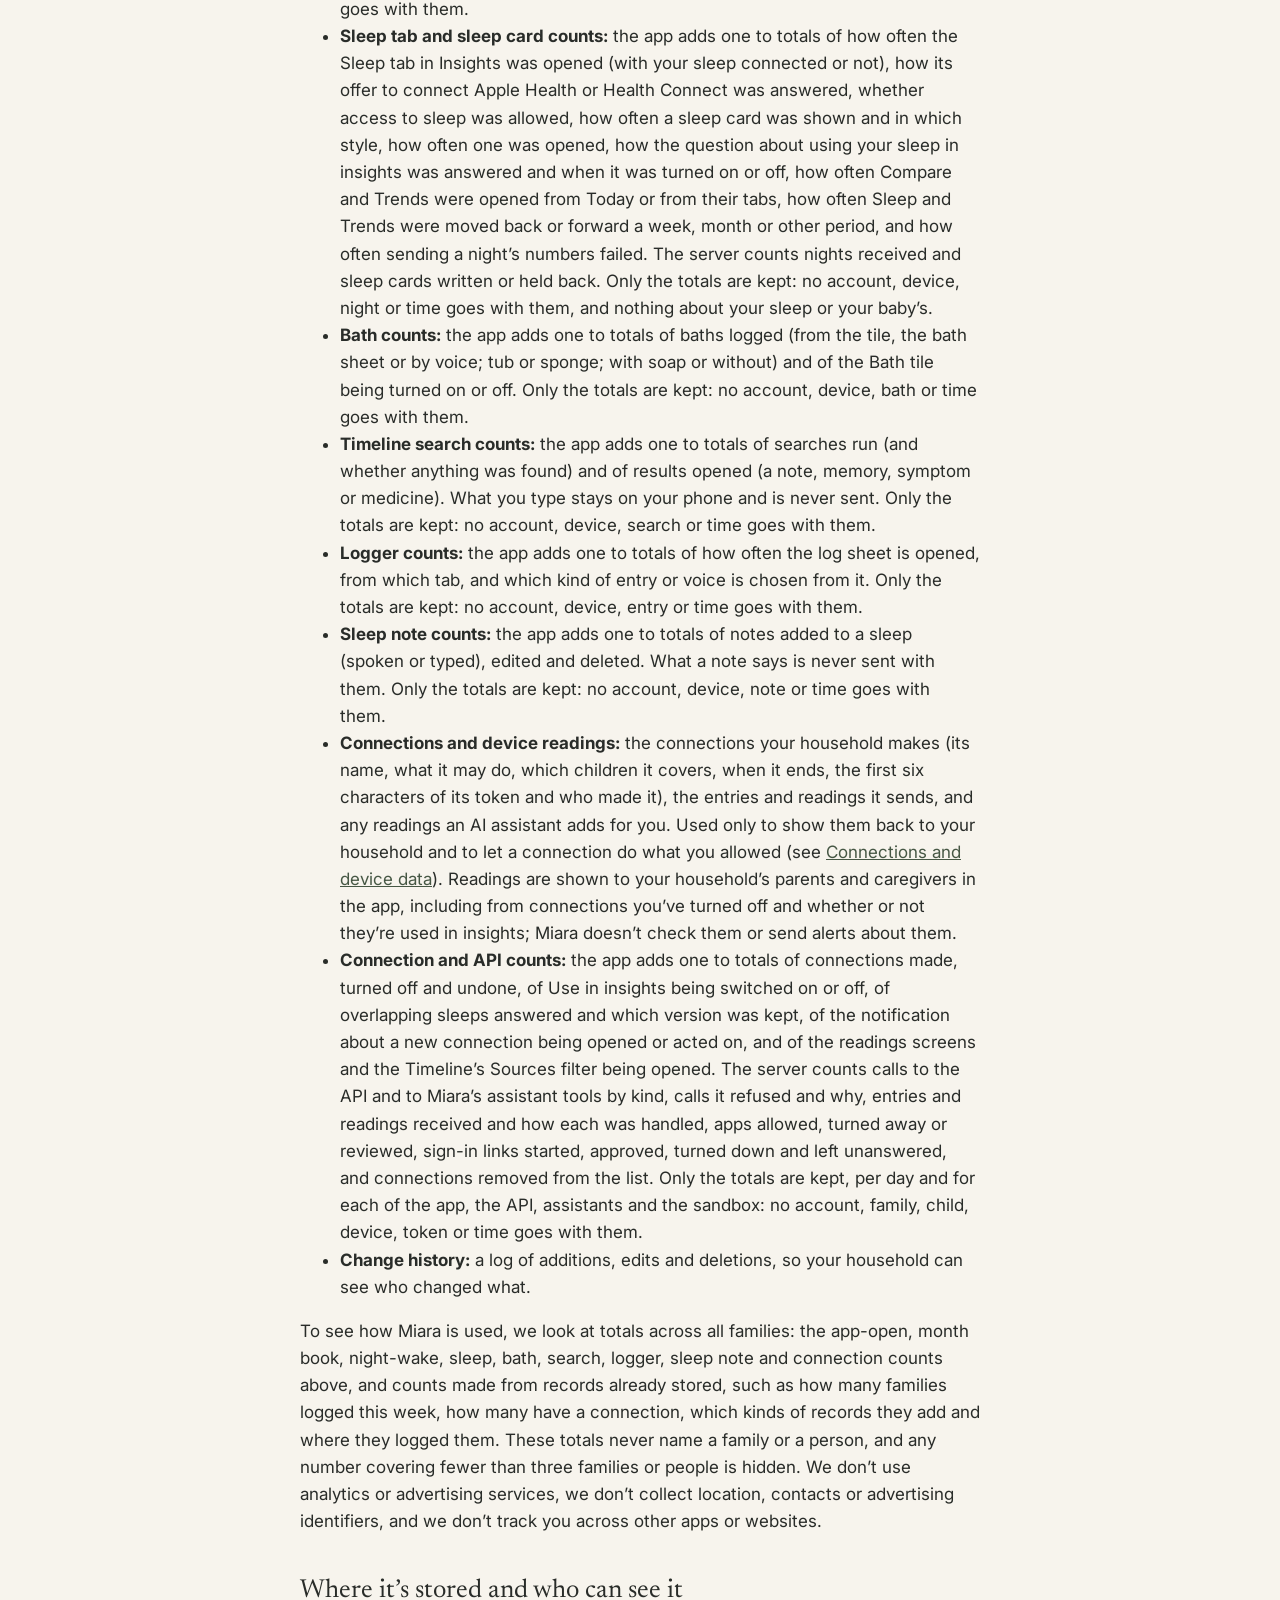
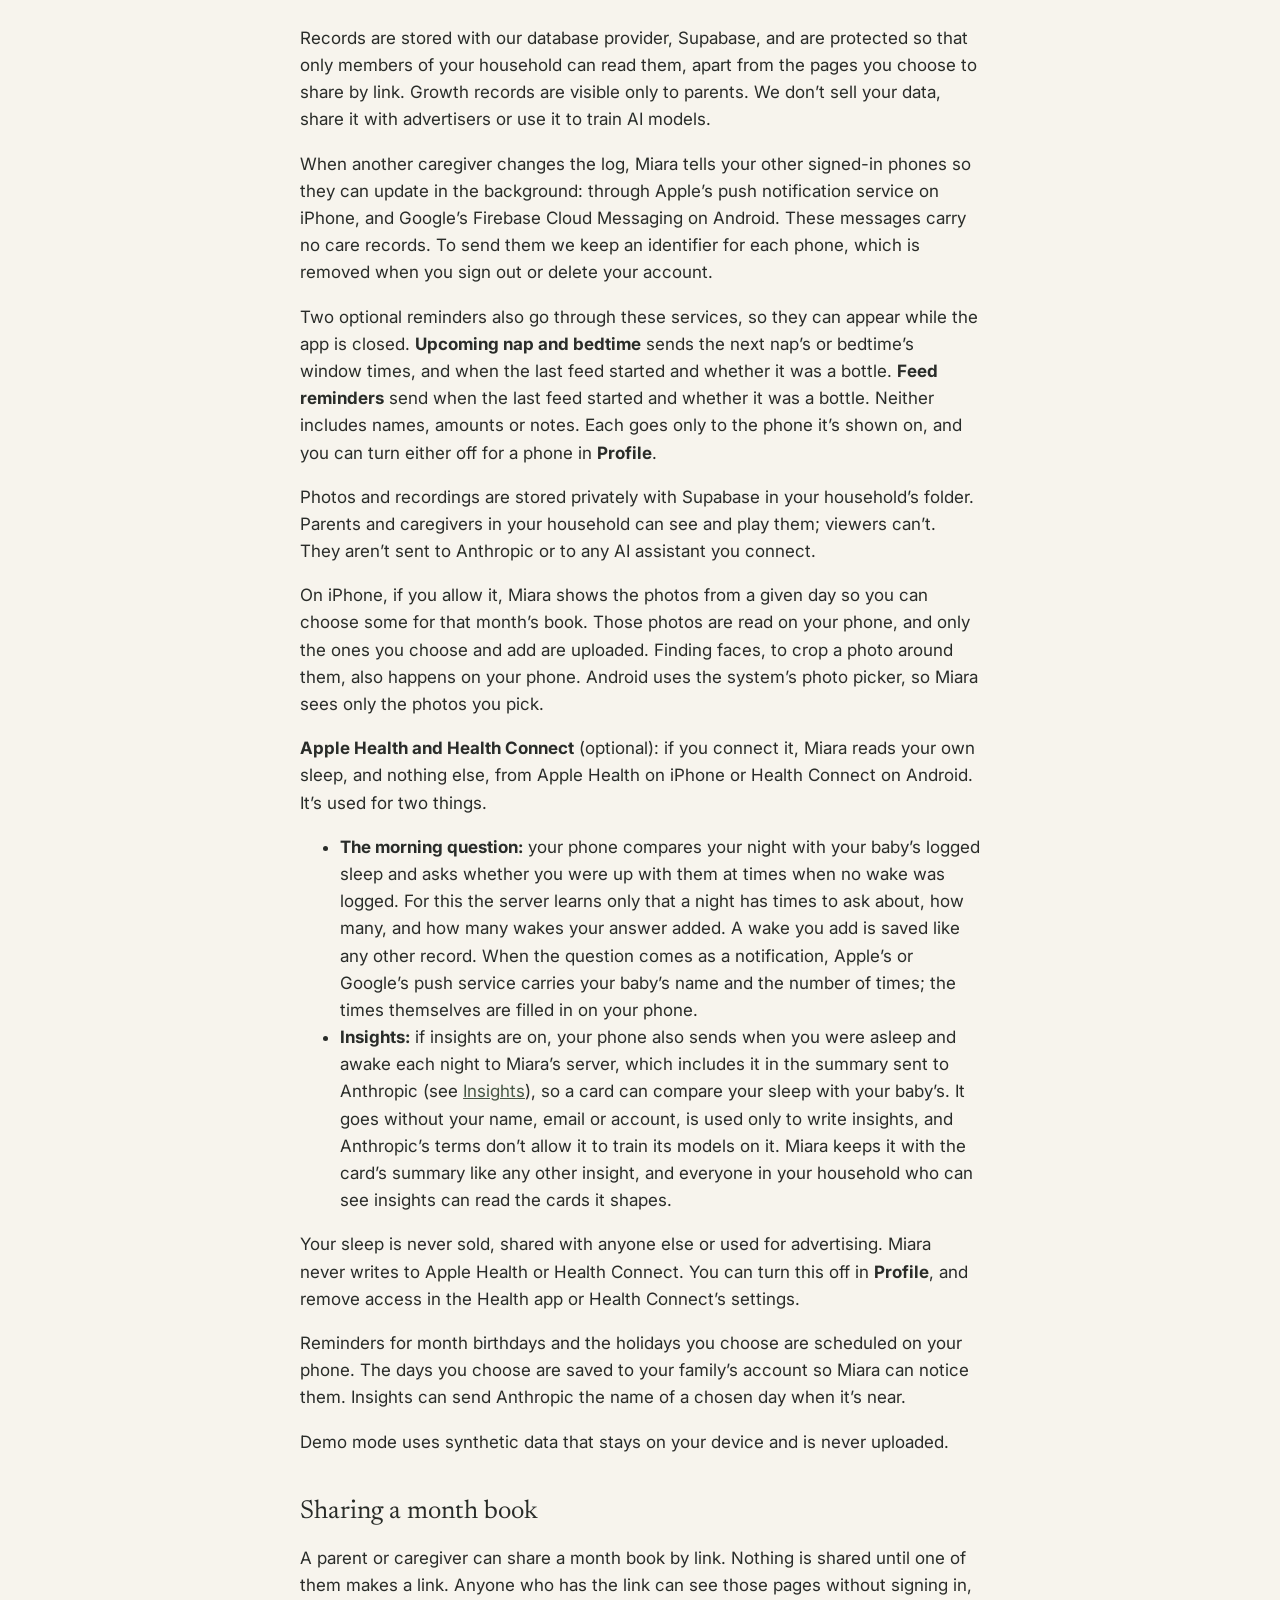
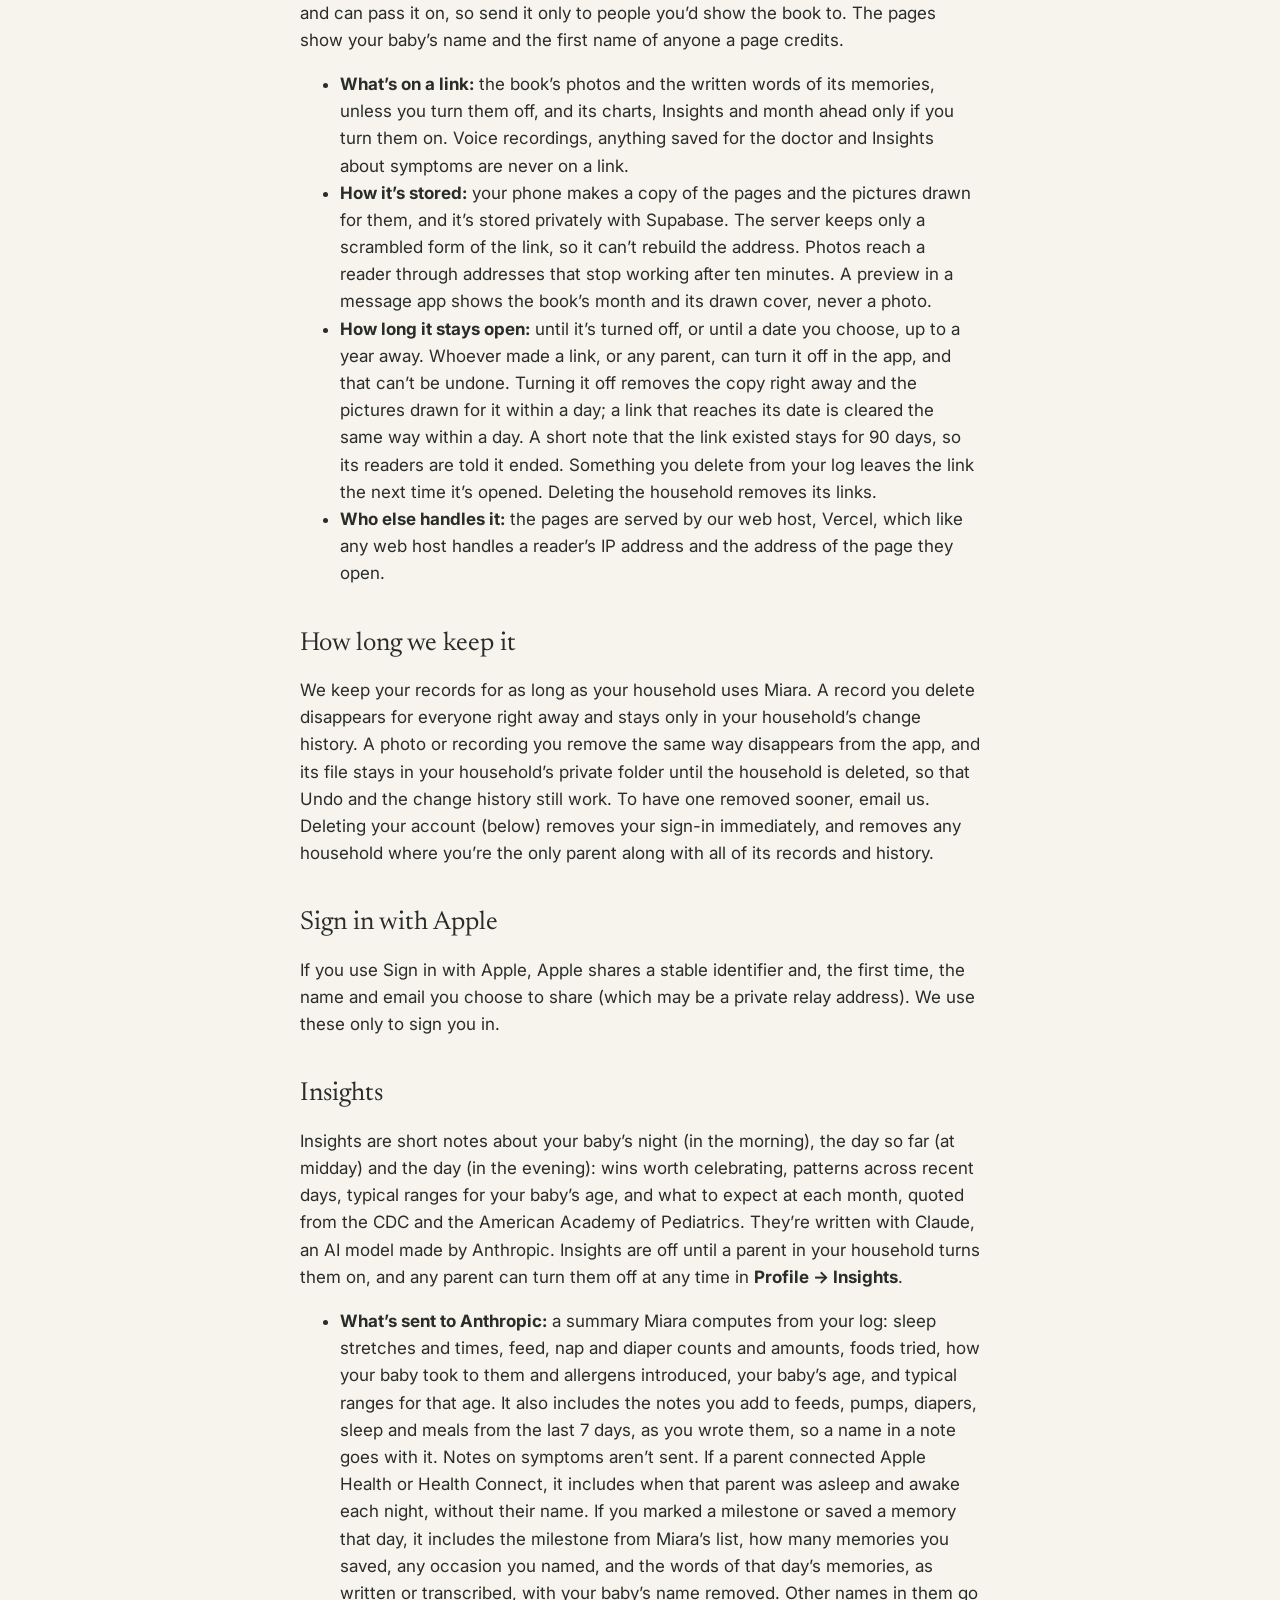
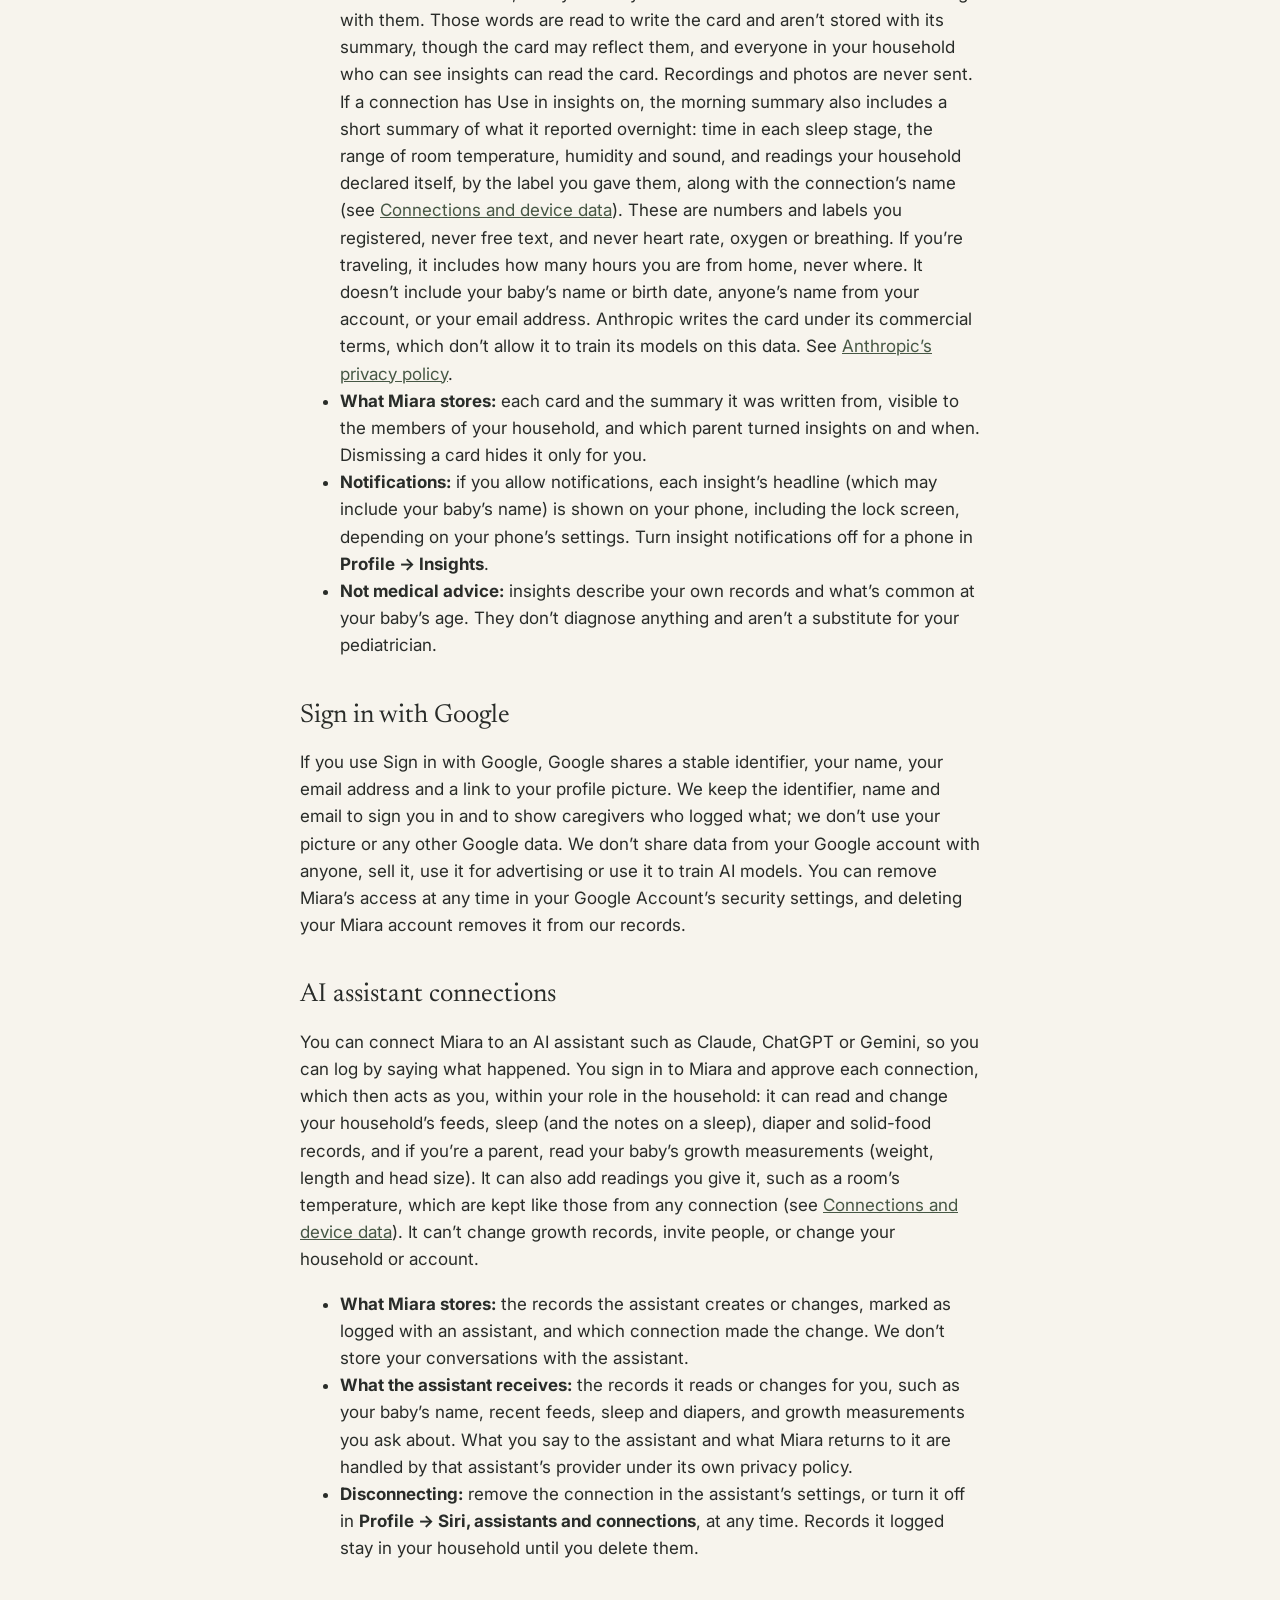
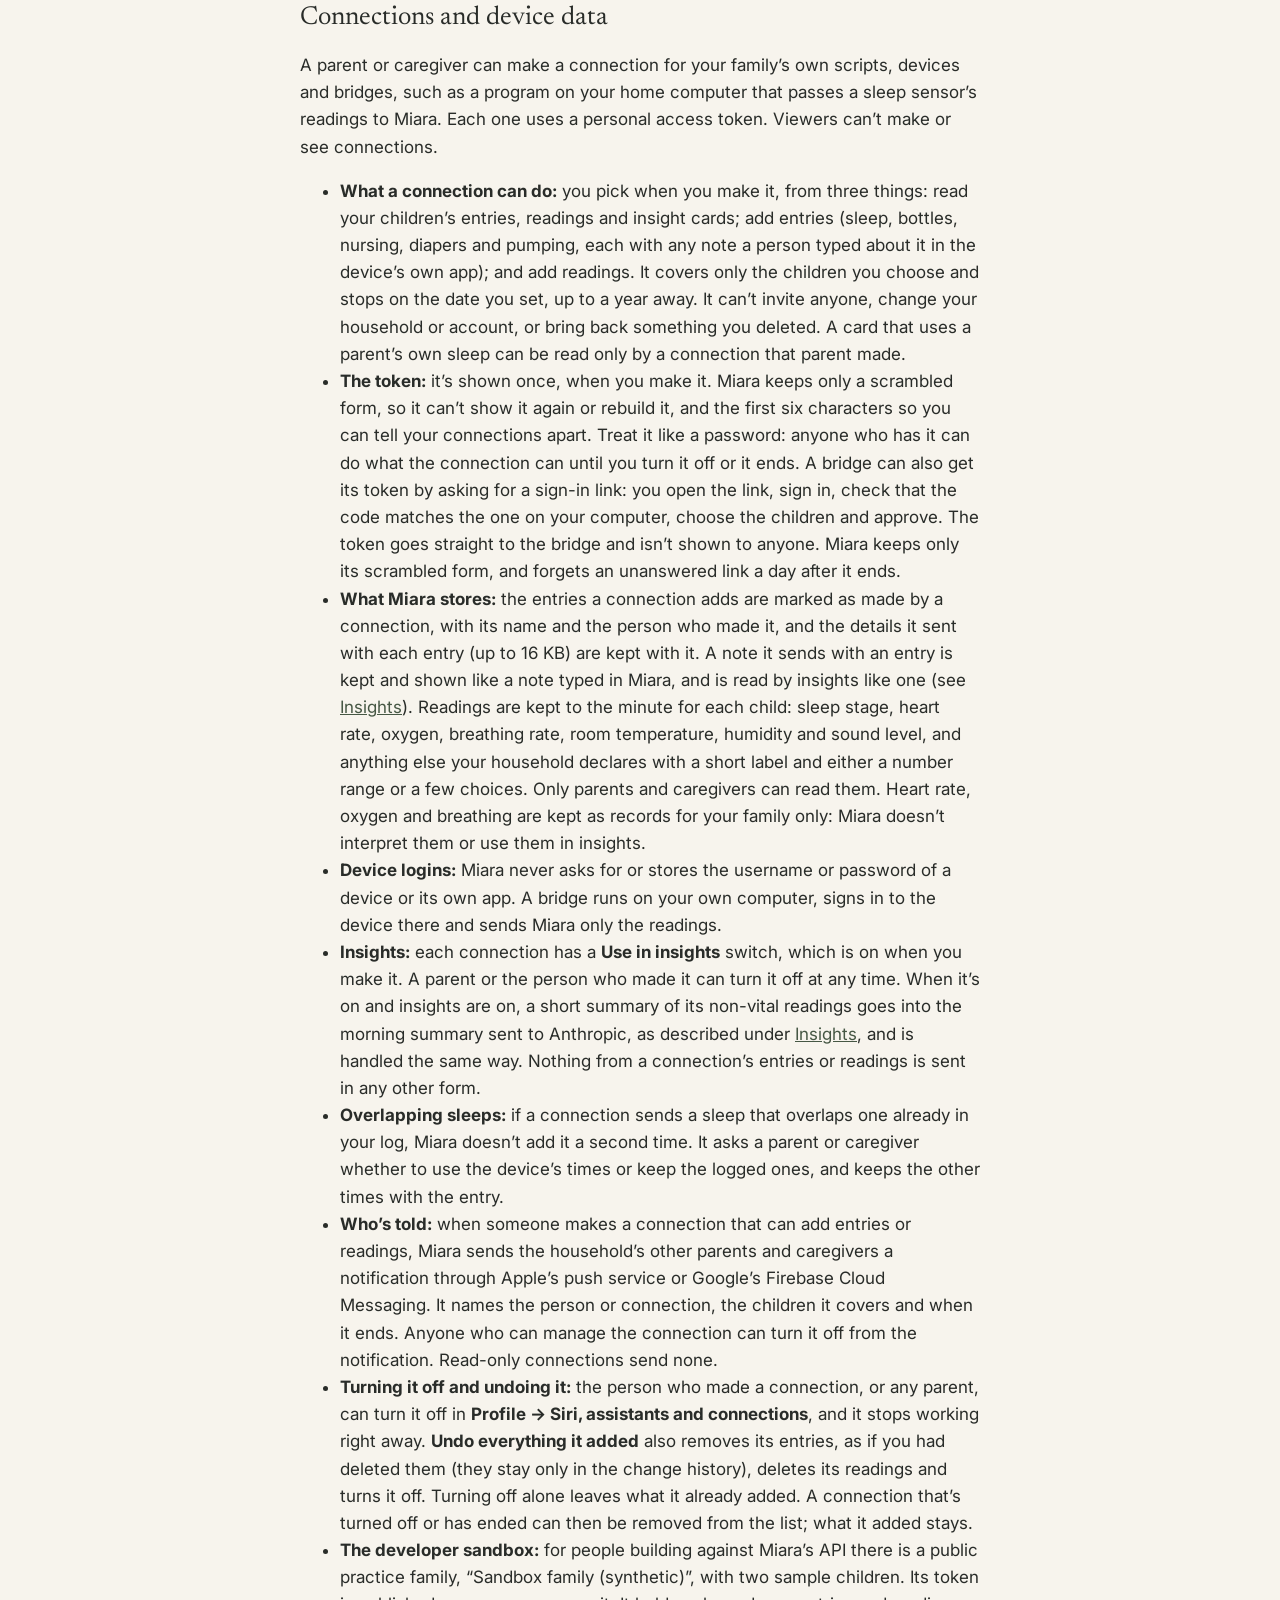
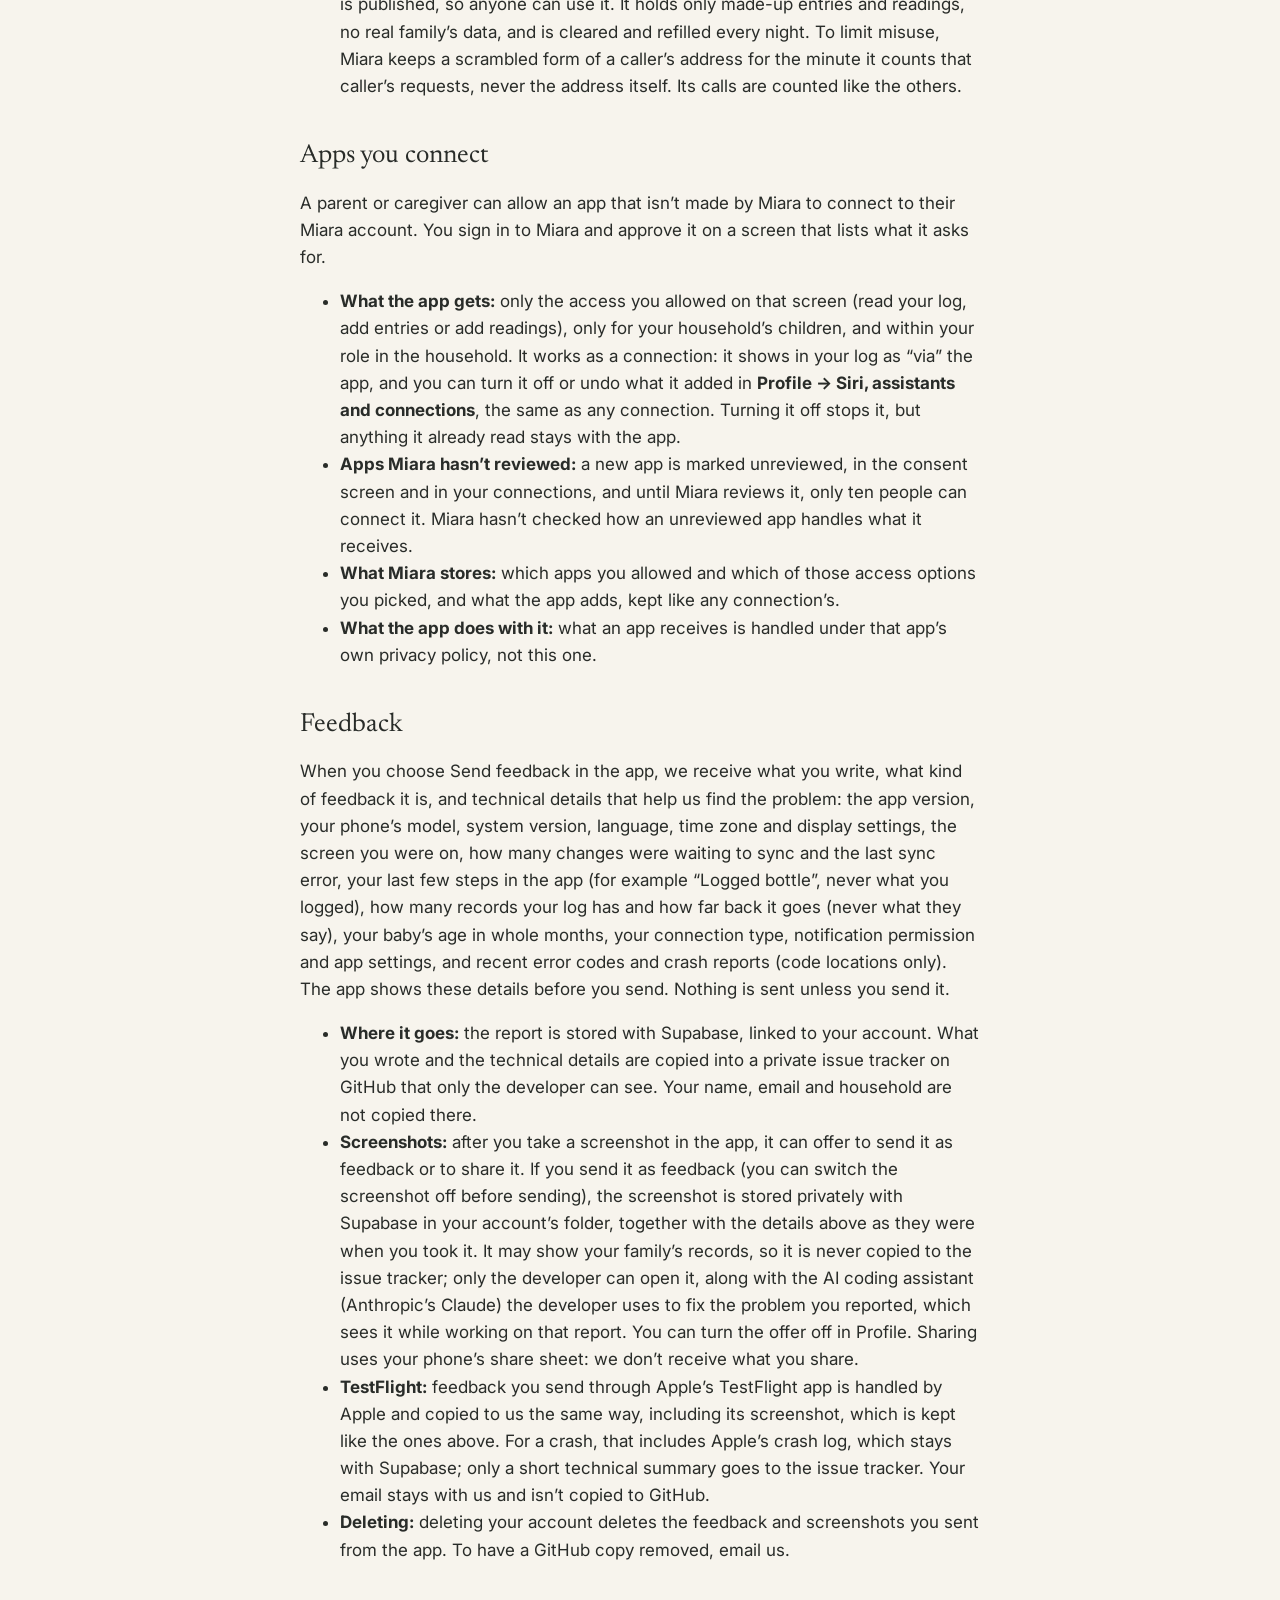
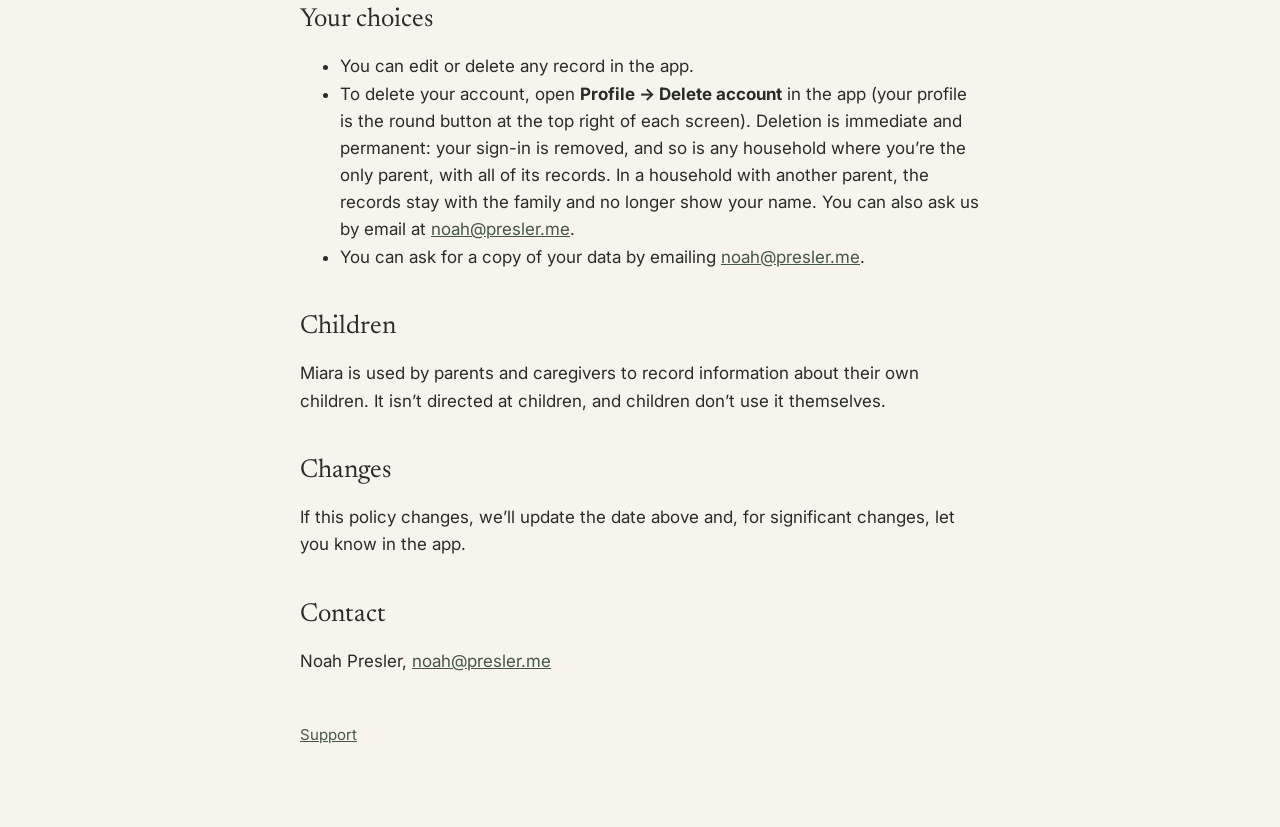
==== commit f4bf0fdf: "Privacy: bridge sign-in links and removing a connection (sync with MiaraOS) Co-Authored-By: Claude O" ====
--- a/privacy.html
+++ b/privacy.html
@@ -22,7 +22,7 @@
 <li><strong>Logger counts:</strong> the app adds one to totals of how often the log sheet is opened, from which tab, and which kind of entry or voice is chosen from it. Only the totals are kept: no account, device, entry or time goes with them.</li>
 <li><strong>Sleep note counts:</strong> the app adds one to totals of notes added to a sleep (spoken or typed), edited and deleted. What a note says is never sent with them. Only the totals are kept: no account, device, note or time goes with them.</li>
 <li><strong>Connections and device readings:</strong> the connections your household makes (its name, what it may do, which children it covers, when it ends, the first six characters of its token and who made it), the entries and readings it sends, and any readings an AI assistant adds for you. Used only to show them back to your household and to let a connection do what you allowed (see <a href="#connections">Connections and device data</a>). Readings are shown to your household’s parents and caregivers in the app, including from connections you’ve turned off and whether or not they’re used in insights; Miara doesn’t check them or send alerts about them.</li>
-<li><strong>Connection and API counts:</strong> the app adds one to totals of connections made, turned off and undone, of Use in insights being switched on or off, of overlapping sleeps answered and which version was kept, of the notification about a new connection being opened or acted on, and of the readings screens and the Timeline’s Sources filter being opened. The server counts calls to the API and to Miara’s assistant tools by kind, calls it refused and why, entries and readings received and how each was handled, and apps allowed, turned away or reviewed. Only the totals are kept, per day and for each of the app, the API, assistants and the sandbox: no account, family, child, device, token or time goes with them.</li>
+<li><strong>Connection and API counts:</strong> the app adds one to totals of connections made, turned off and undone, of Use in insights being switched on or off, of overlapping sleeps answered and which version was kept, of the notification about a new connection being opened or acted on, and of the readings screens and the Timeline’s Sources filter being opened. The server counts calls to the API and to Miara’s assistant tools by kind, calls it refused and why, entries and readings received and how each was handled, apps allowed, turned away or reviewed, sign-in links started, approved, turned down and left unanswered, and connections removed from the list. Only the totals are kept, per day and for each of the app, the API, assistants and the sandbox: no account, family, child, device, token or time goes with them.</li>
 <li><strong>Change history:</strong> a log of additions, edits and deletions, so your household can see who changed what.</li>
 </ul>
 <p>To see how Miara is used, we look at totals across all families: the app-open, month book, night-wake, sleep, bath, search, logger, sleep note and connection counts above, and counts made from records already stored, such as how many families logged this week, how many have a connection, which kinds of records they add and where they logged them. These totals never name a family or a person, and any number covering fewer than three families or people is hidden. We don’t use analytics or advertising services, we don’t collect location, contacts or advertising identifiers, and we don’t track you across other apps or websites.</p>
@@ -73,13 +73,13 @@
 <p>A parent or caregiver can make a connection for your family’s own scripts, devices and bridges, such as a program on your home computer that passes a sleep sensor’s readings to Miara. Each one uses a personal access token. Viewers can’t make or see connections.</p>
 <ul>
 <li><strong>What a connection can do:</strong> you pick when you make it, from three things: read your children’s entries, readings and insight cards; add entries (sleep, bottles, nursing, diapers and pumping, each with any note a person typed about it in the device’s own app); and add readings. It covers only the children you choose and stops on the date you set, up to a year away. It can’t invite anyone, change your household or account, or bring back something you deleted. A card that uses a parent’s own sleep can be read only by a connection that parent made.</li>
-<li><strong>The token:</strong> it’s shown once, when you make it. Miara keeps only a scrambled form, so it can’t show it again or rebuild it, and the first six characters so you can tell your connections apart. Treat it like a password: anyone who has it can do what the connection can until you turn it off or it ends.</li>
+<li><strong>The token:</strong> it’s shown once, when you make it. Miara keeps only a scrambled form, so it can’t show it again or rebuild it, and the first six characters so you can tell your connections apart. Treat it like a password: anyone who has it can do what the connection can until you turn it off or it ends. A bridge can also get its token by asking for a sign-in link: you open the link, sign in, check that the code matches the one on your computer, choose the children and approve. The token goes straight to the bridge and isn’t shown to anyone. Miara keeps only its scrambled form, and forgets an unanswered link a day after it ends.</li>
 <li><strong>What Miara stores:</strong> the entries a connection adds are marked as made by a connection, with its name and the person who made it, and the details it sent with each entry (up to 16 KB) are kept with it. A note it sends with an entry is kept and shown like a note typed in Miara, and is read by insights like one (see <a href="#insights">Insights</a>). Readings are kept to the minute for each child: sleep stage, heart rate, oxygen, breathing rate, room temperature, humidity and sound level, and anything else your household declares with a short label and either a number range or a few choices. Only parents and caregivers can read them. Heart rate, oxygen and breathing are kept as records for your family only: Miara doesn’t interpret them or use them in insights.</li>
 <li><strong>Device logins:</strong> Miara never asks for or stores the username or password of a device or its own app. A bridge runs on your own computer, signs in to the device there and sends Miara only the readings.</li>
 <li><strong>Insights:</strong> each connection has a <strong>Use in insights</strong> switch, which is on when you make it. A parent or the person who made it can turn it off at any time. When it’s on and insights are on, a short summary of its non-vital readings goes into the morning summary sent to Anthropic, as described under <a href="#insights">Insights</a>, and is handled the same way. Nothing from a connection’s entries or readings is sent in any other form.</li>
 <li><strong>Overlapping sleeps:</strong> if a connection sends a sleep that overlaps one already in your log, Miara doesn’t add it a second time. It asks a parent or caregiver whether to use the device’s times or keep the logged ones, and keeps the other times with the entry.</li>
 <li><strong>Who’s told:</strong> when someone makes a connection that can add entries or readings, Miara sends the household’s other parents and caregivers a notification through Apple’s push service or Google’s Firebase Cloud Messaging. It names the person or connection, the children it covers and when it ends. Anyone who can manage the connection can turn it off from the notification. Read-only connections send none.</li>
-<li><strong>Turning it off and undoing it:</strong> the person who made a connection, or any parent, can turn it off in <strong>Profile → Siri, assistants and connections</strong>, and it stops working right away. <strong>Undo everything it added</strong> also removes its entries, as if you had deleted them (they stay only in the change history), deletes its readings and turns it off. Turning off alone leaves what it already added.</li>
+<li><strong>Turning it off and undoing it:</strong> the person who made a connection, or any parent, can turn it off in <strong>Profile → Siri, assistants and connections</strong>, and it stops working right away. <strong>Undo everything it added</strong> also removes its entries, as if you had deleted them (they stay only in the change history), deletes its readings and turns it off. Turning off alone leaves what it already added. A connection that’s turned off or has ended can then be removed from the list; what it added stays.</li>
 <li><strong>The developer sandbox:</strong> for people building against Miara’s API there is a public practice family, “Sandbox family (synthetic)”, with two sample children. Its token is published, so anyone can use it. It holds only made-up entries and readings, no real family’s data, and is cleared and refilled every night. To limit misuse, Miara keeps a scrambled form of a caller’s address for the minute it counts that caller’s requests, never the address itself. Its calls are counted like the others.</li>
 </ul>
 <h2 id="apps">Apps you connect</h2>
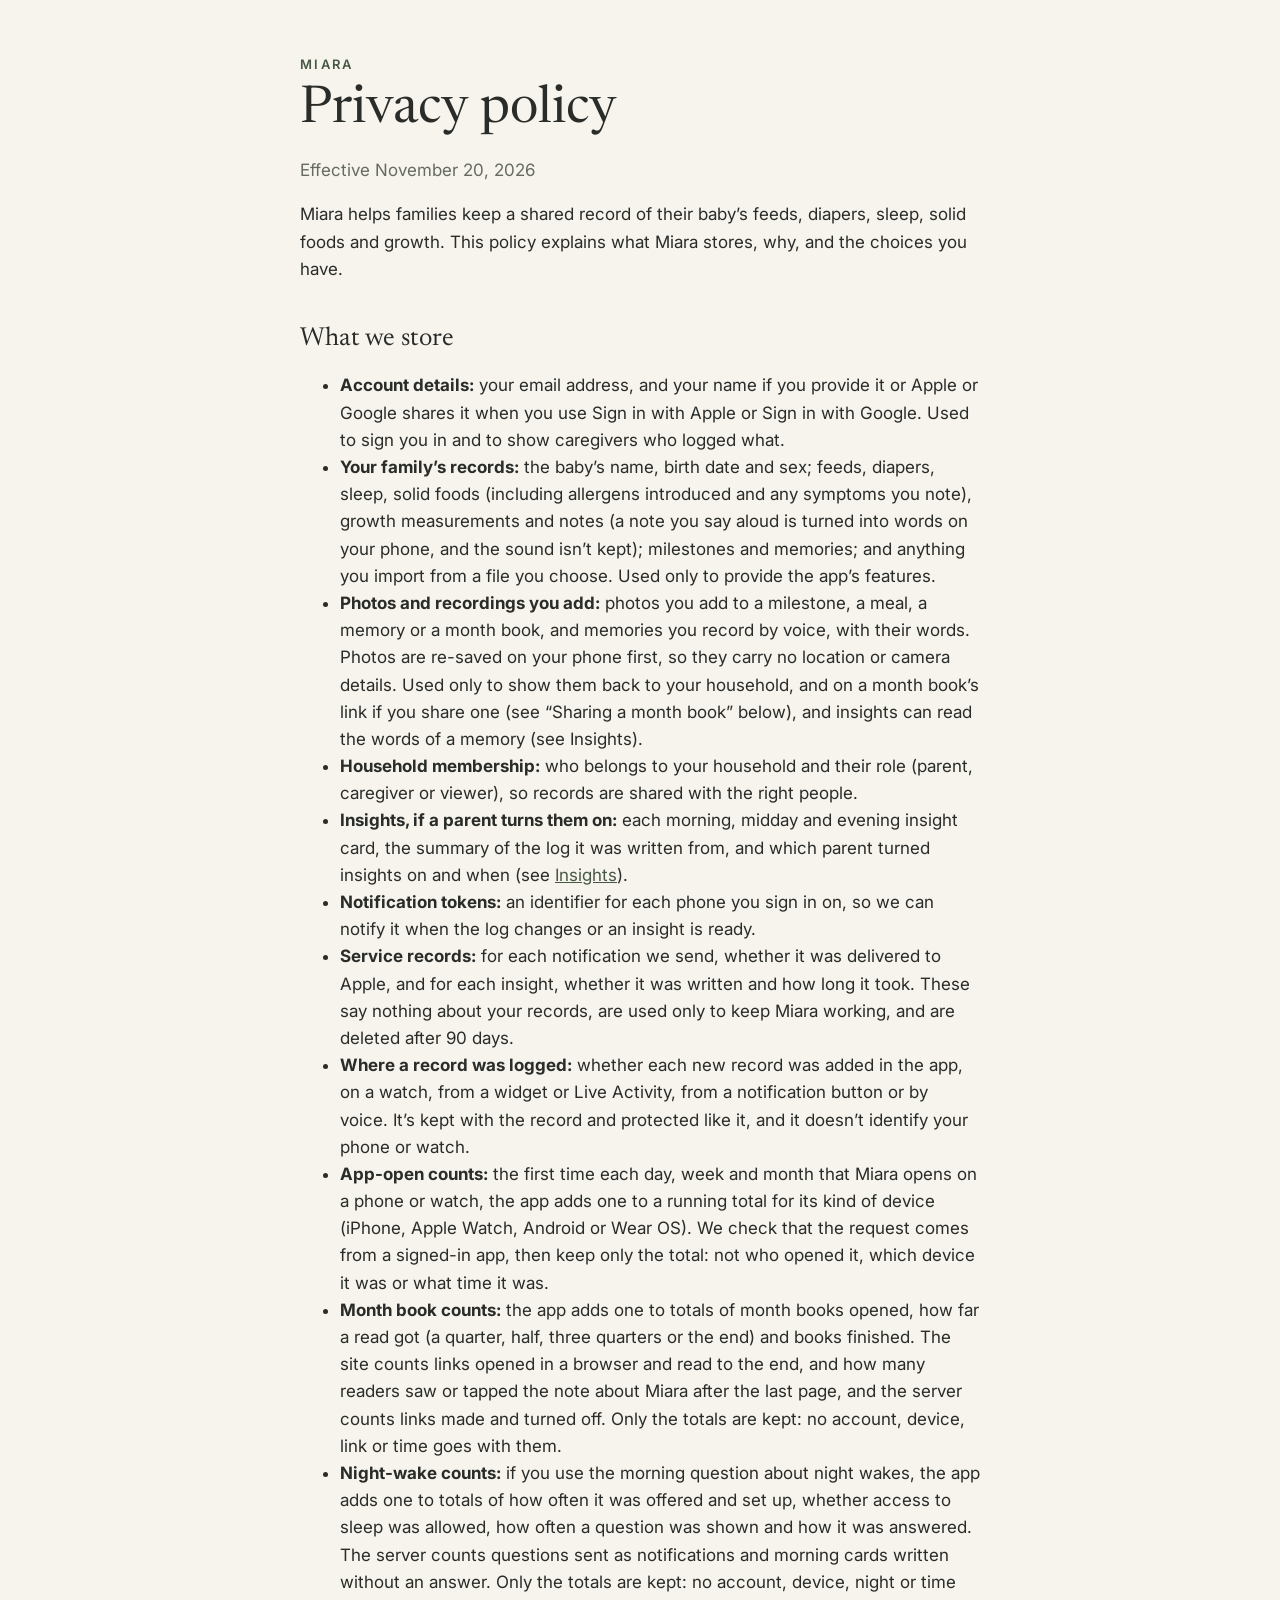
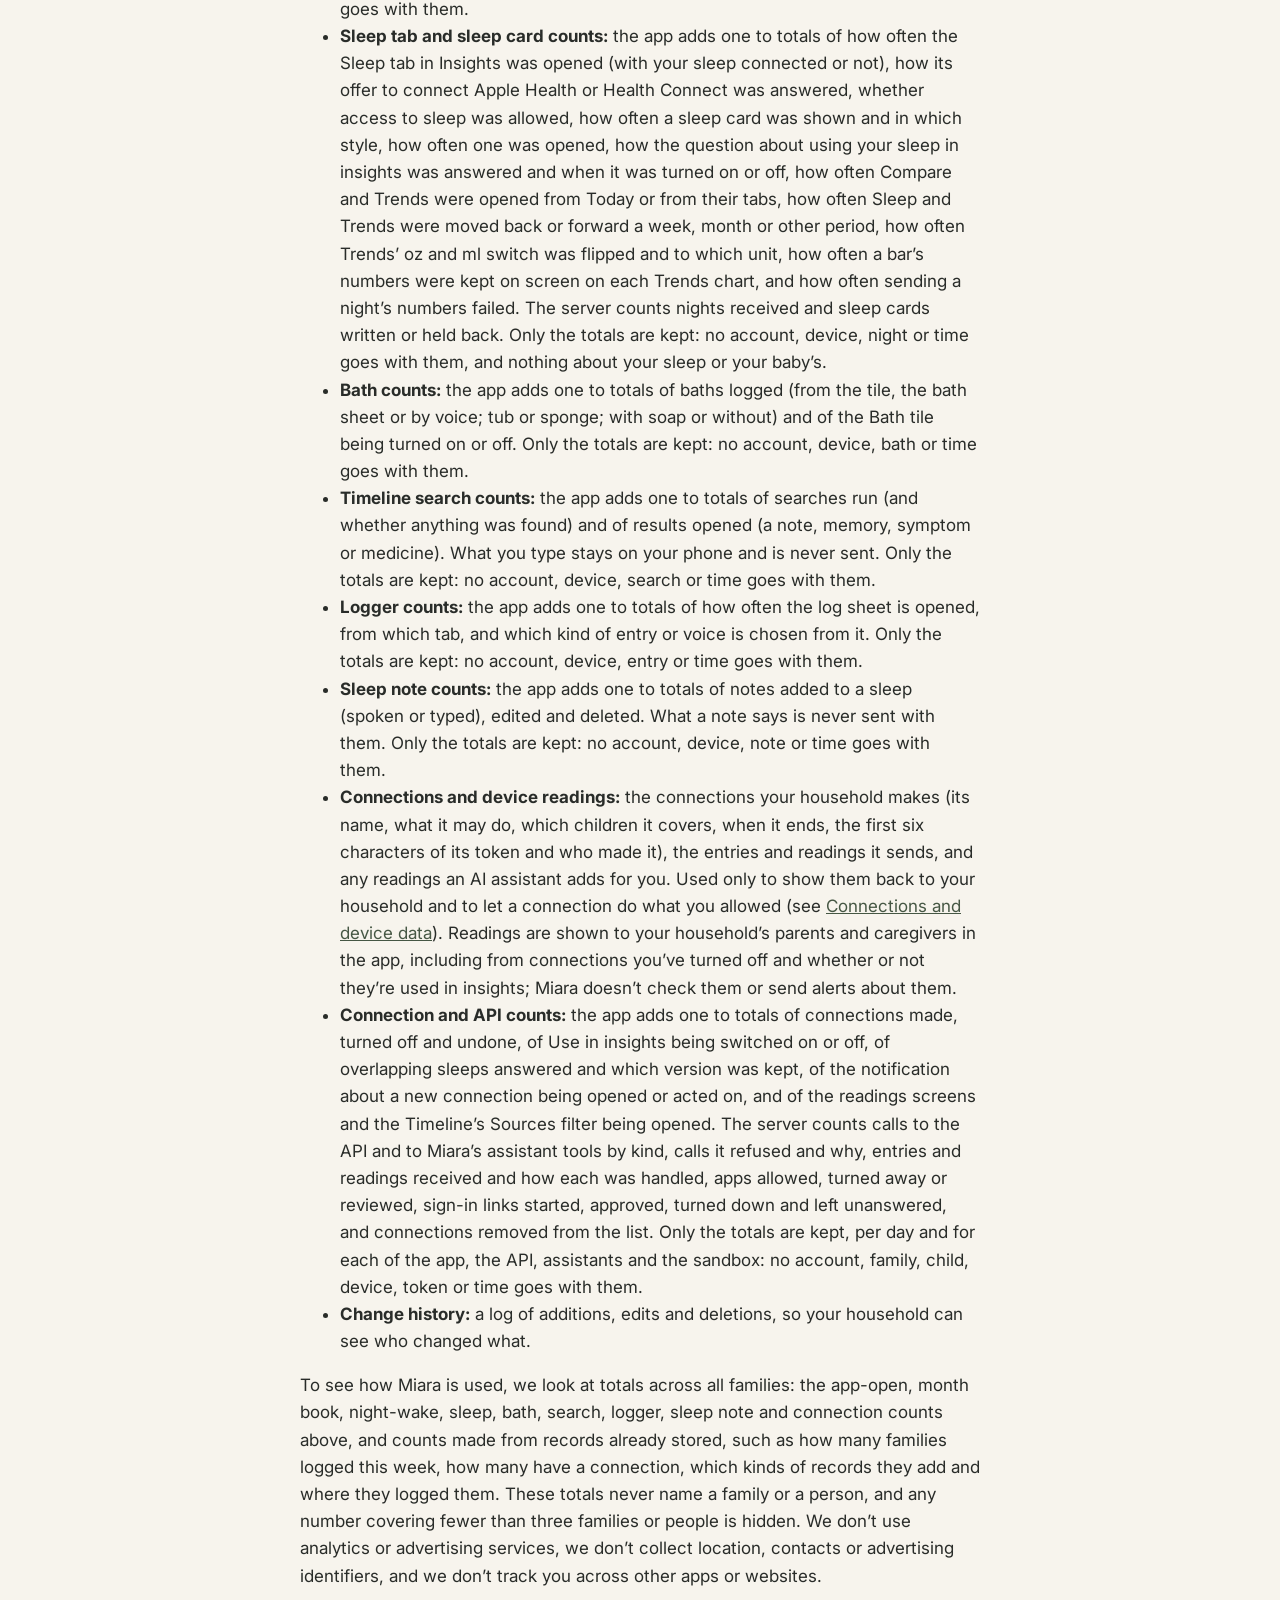
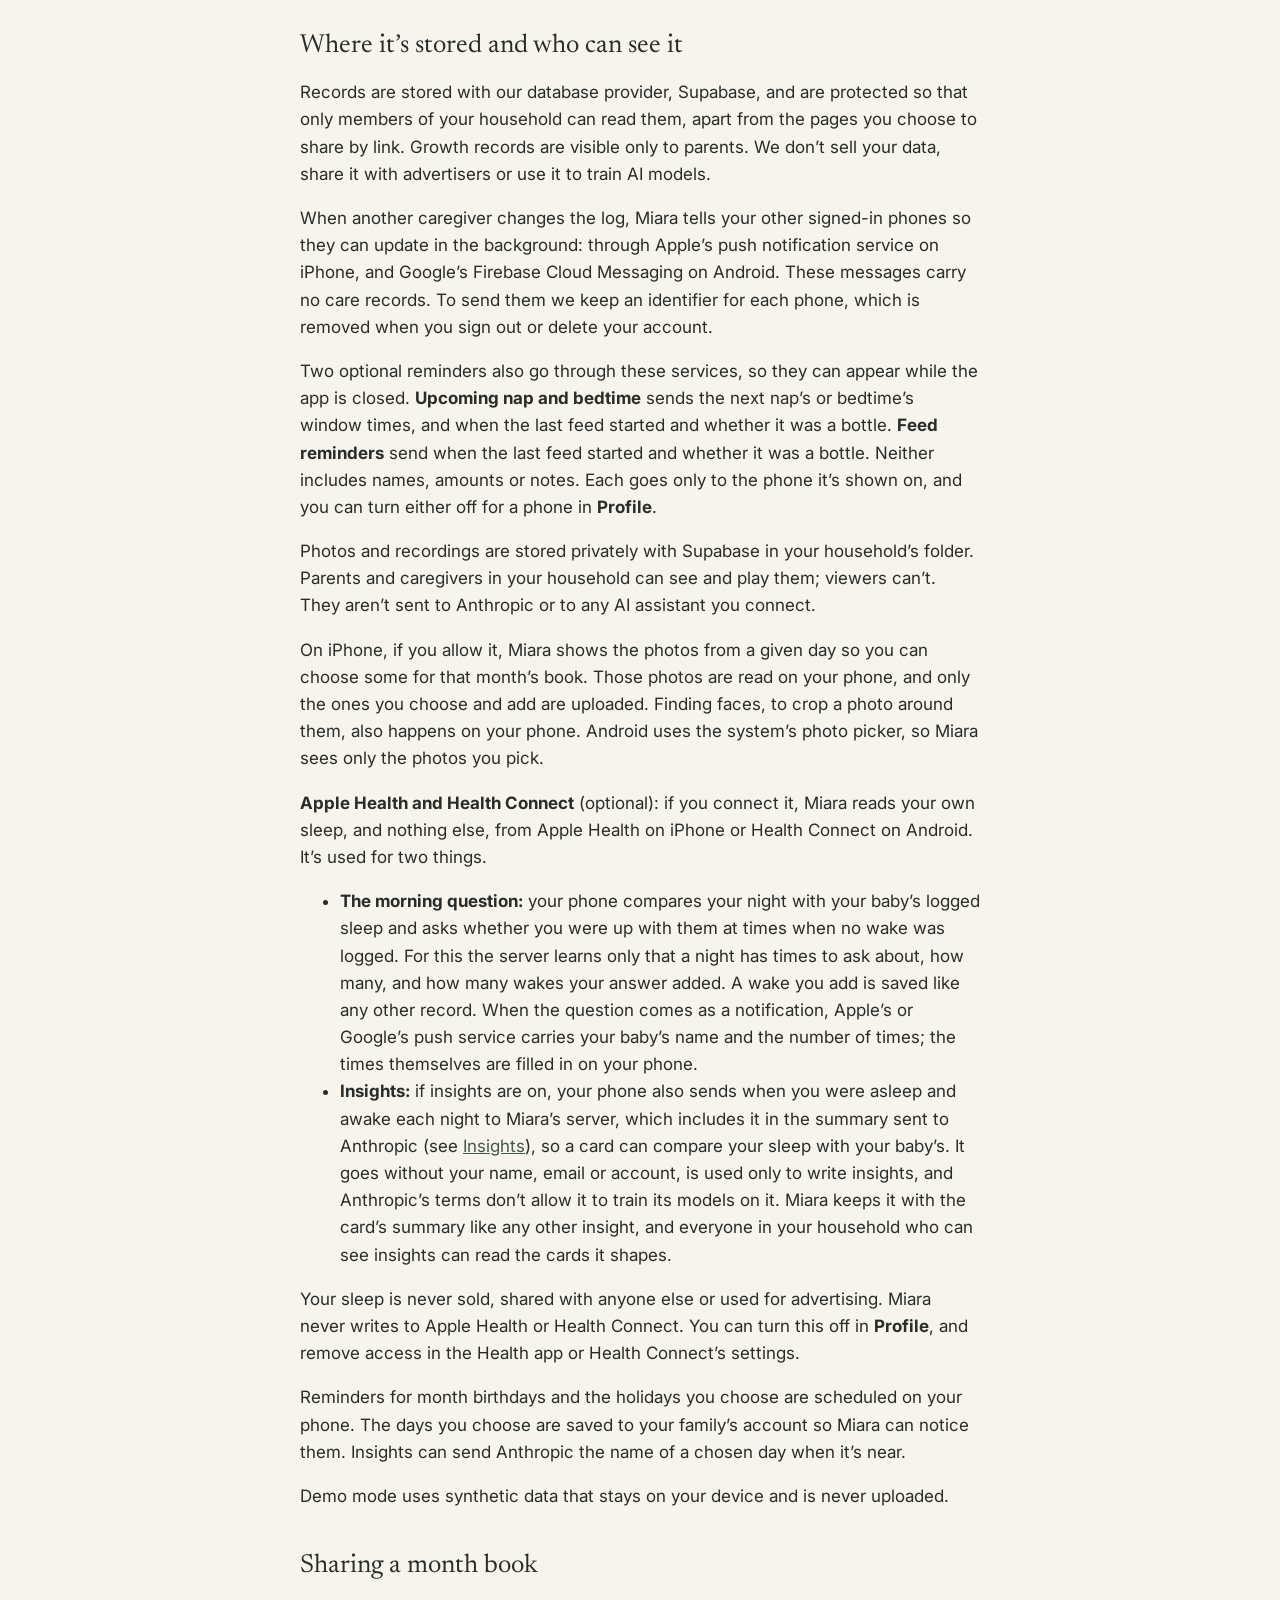
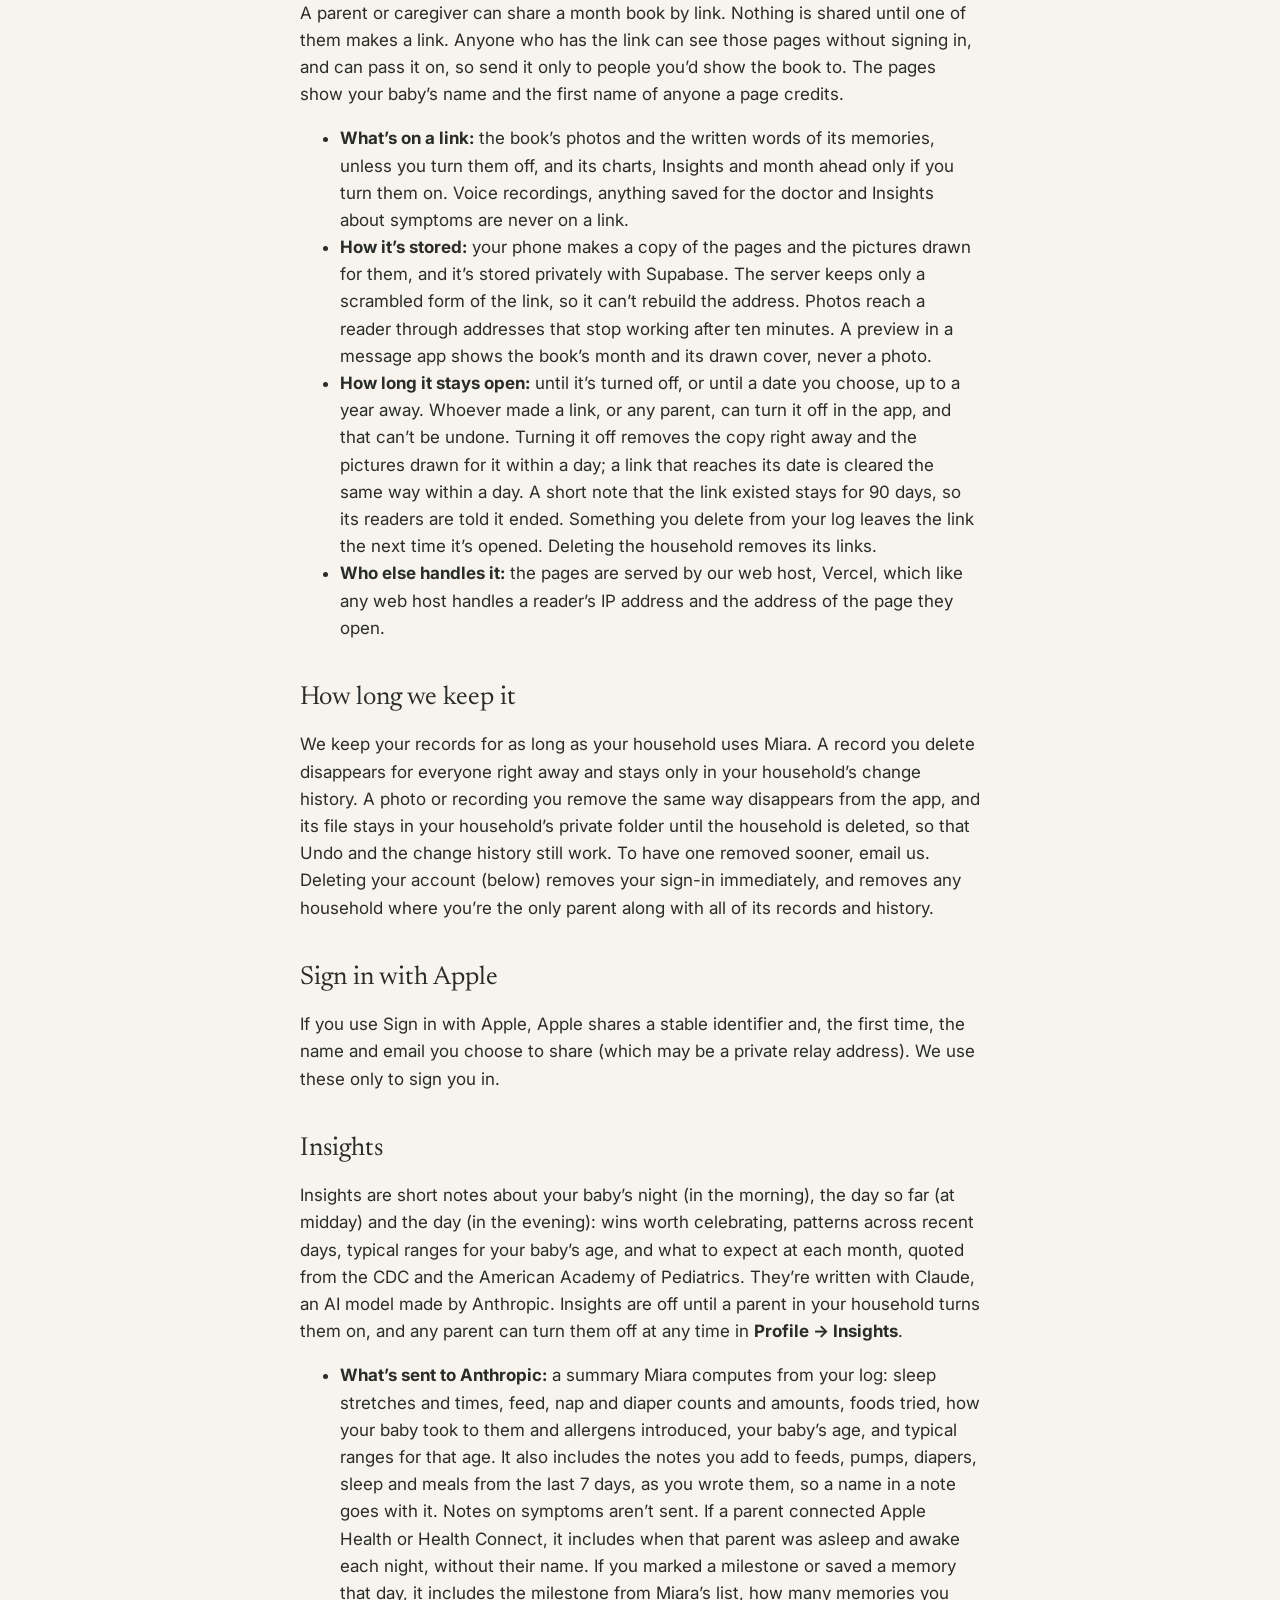
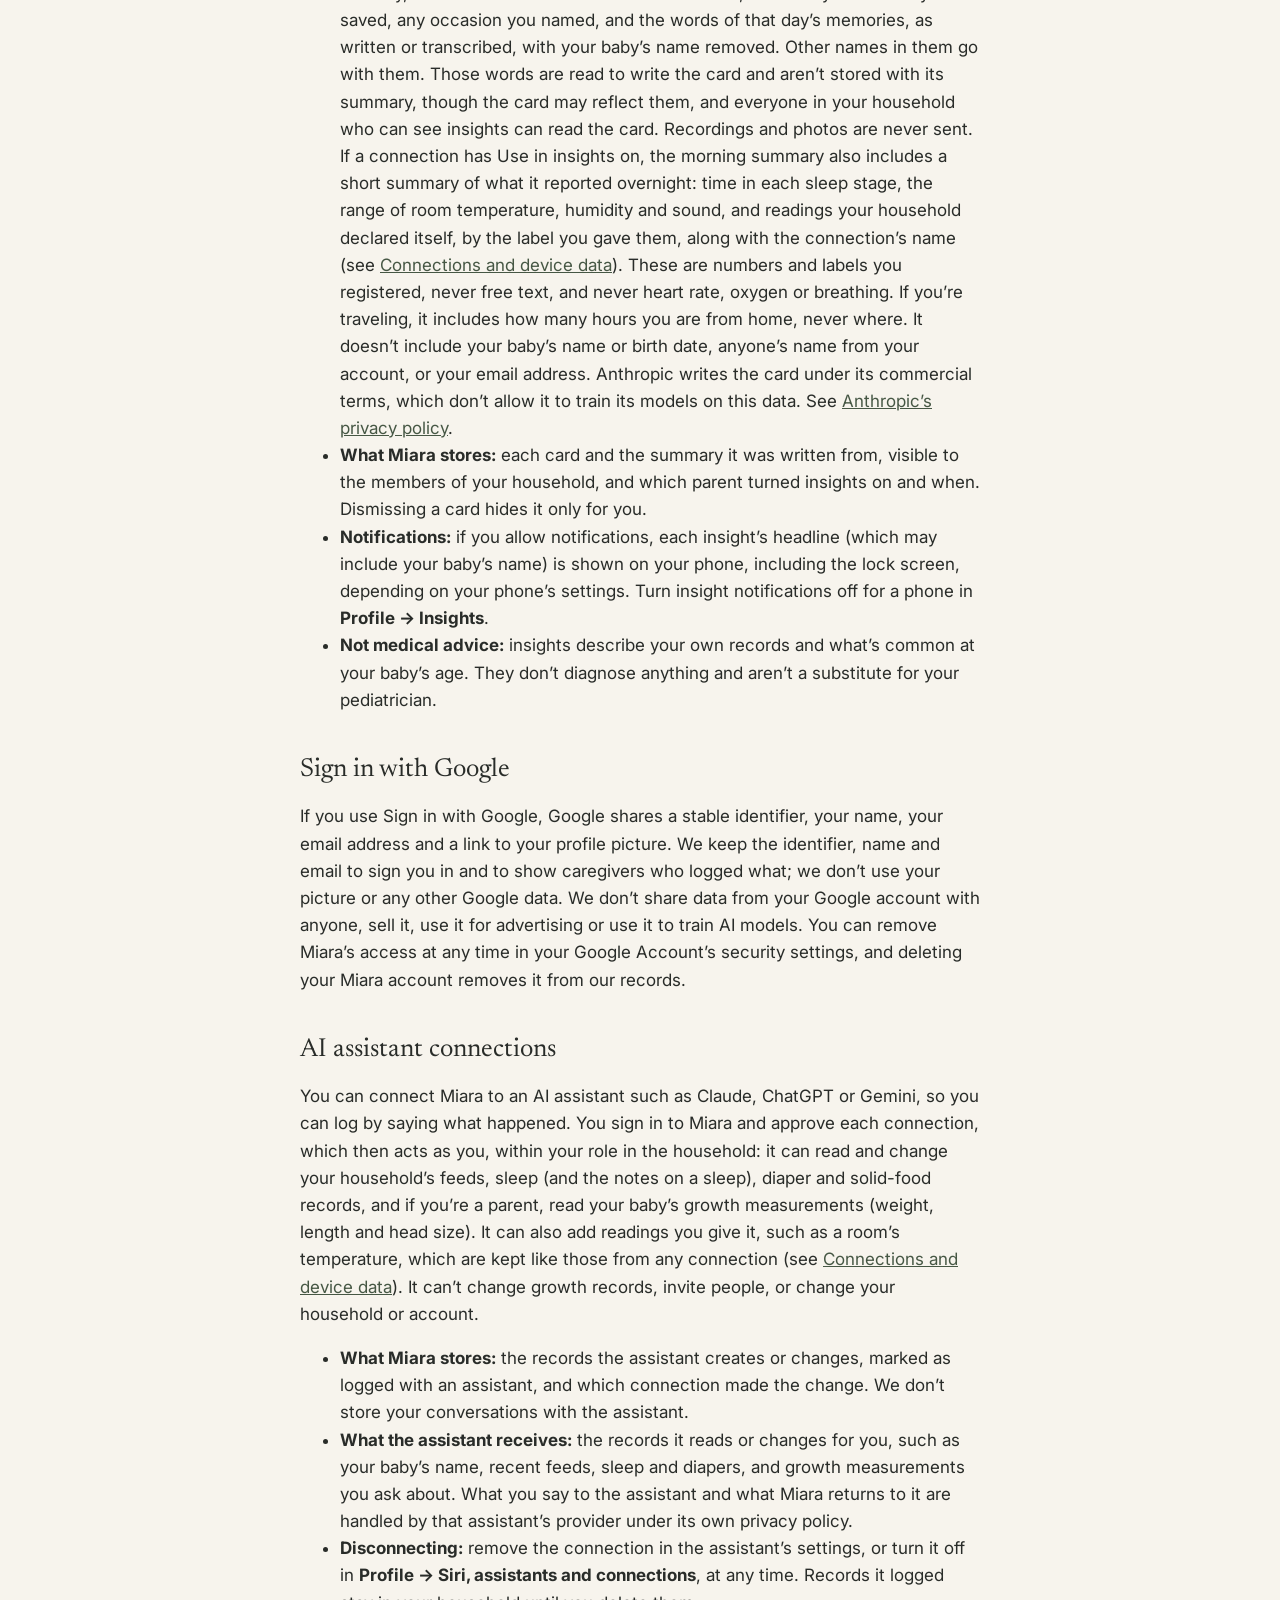
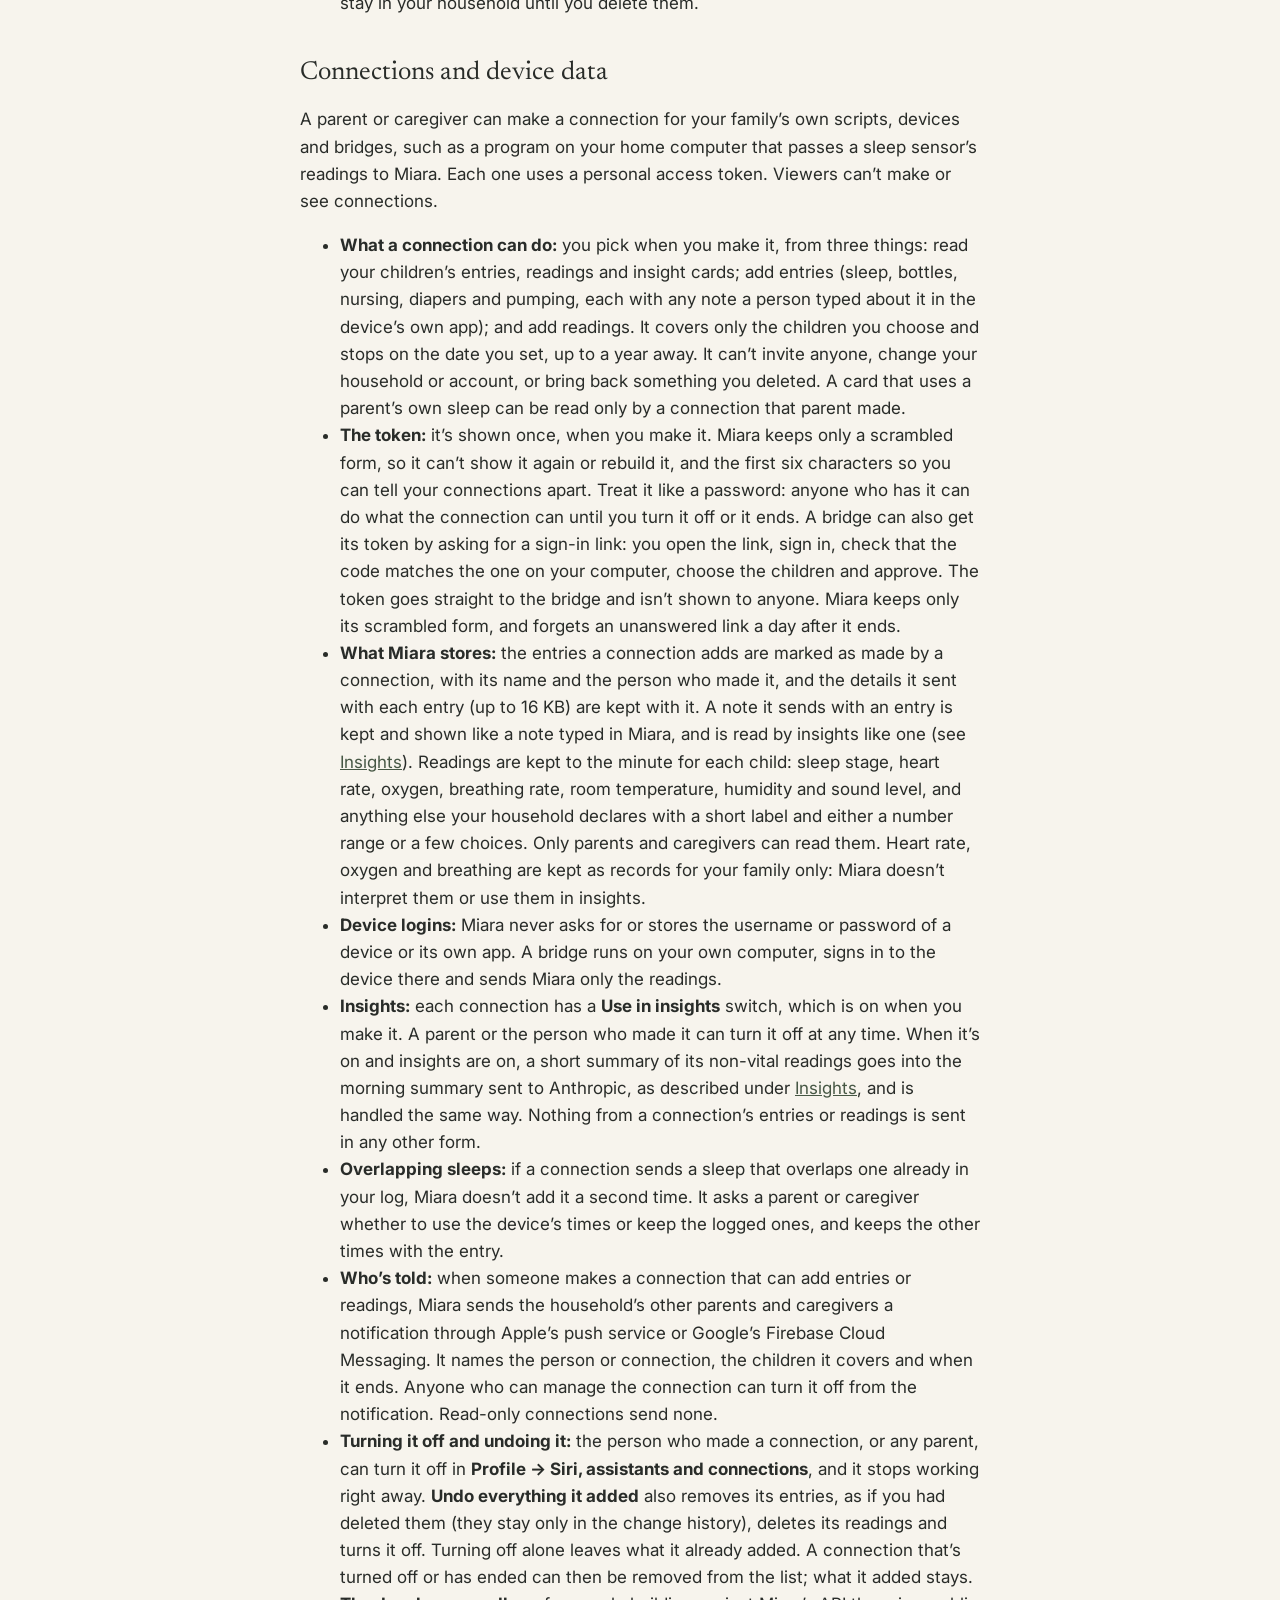
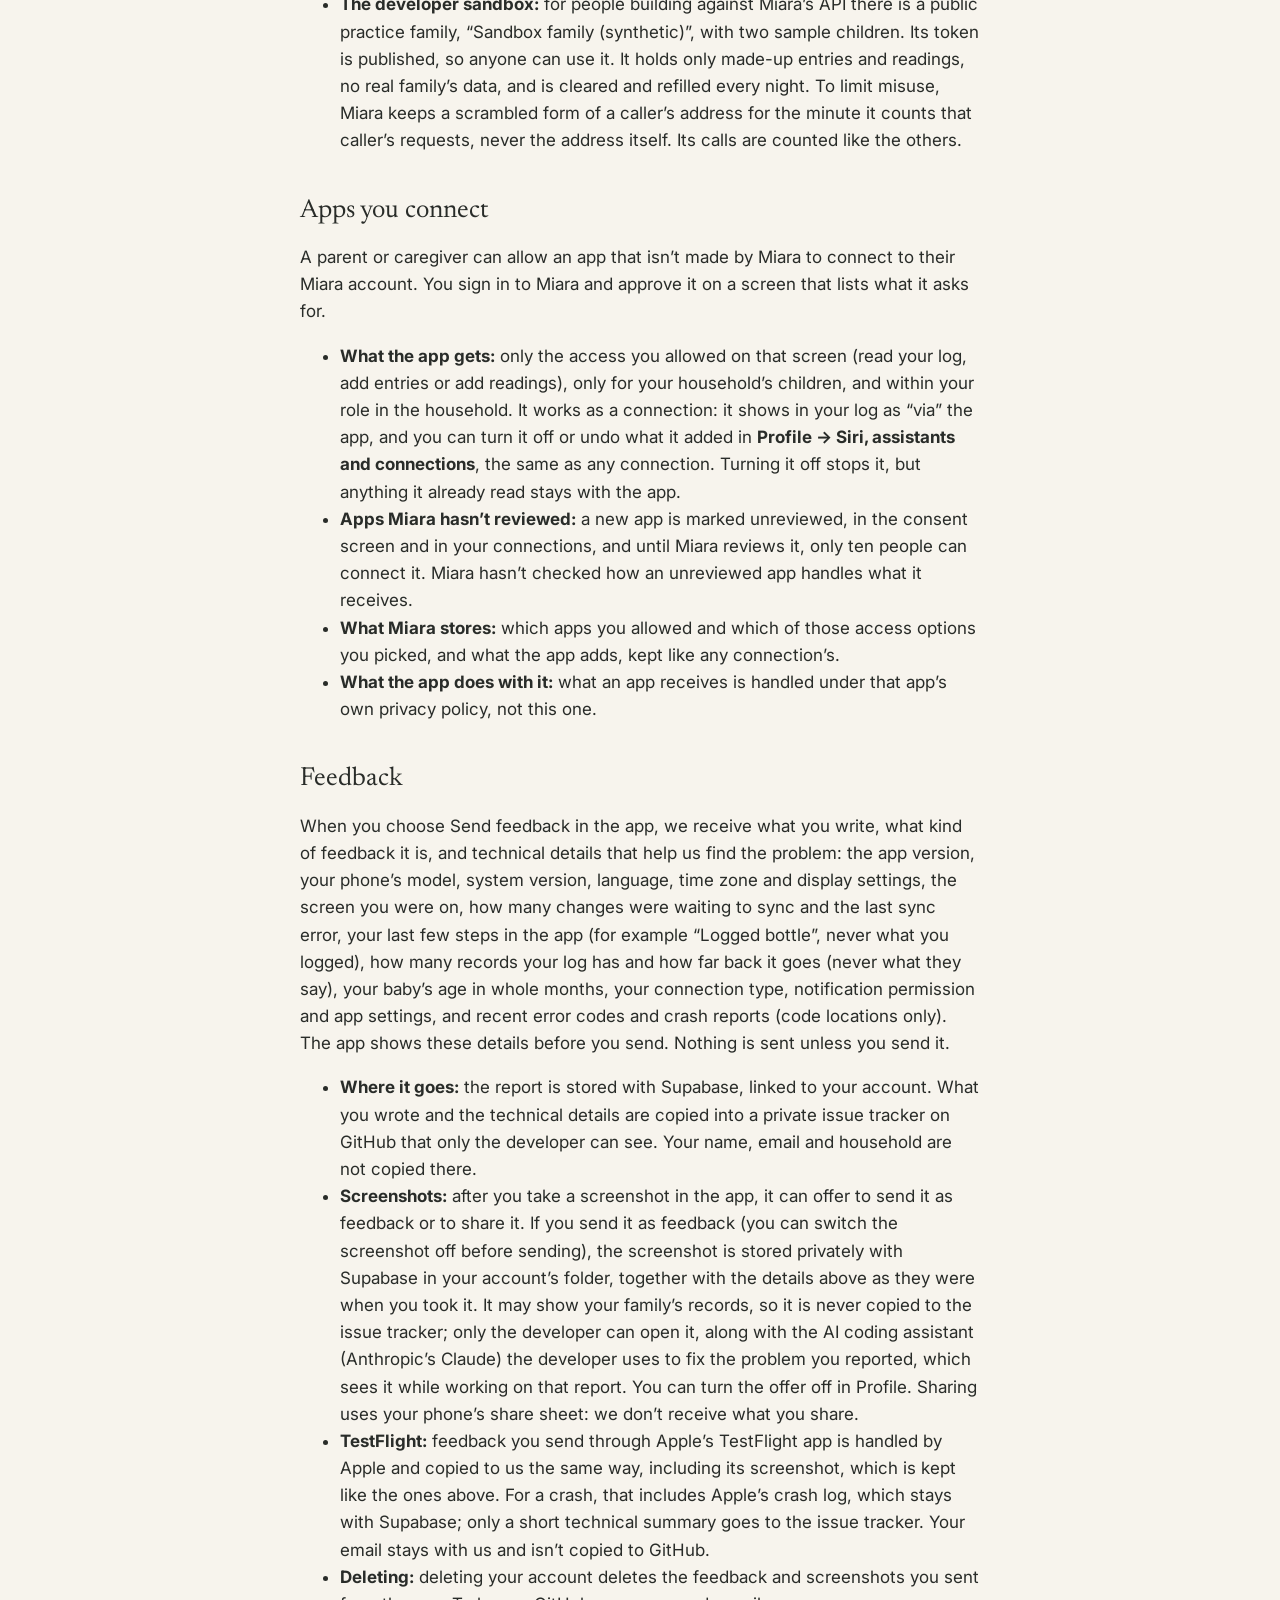
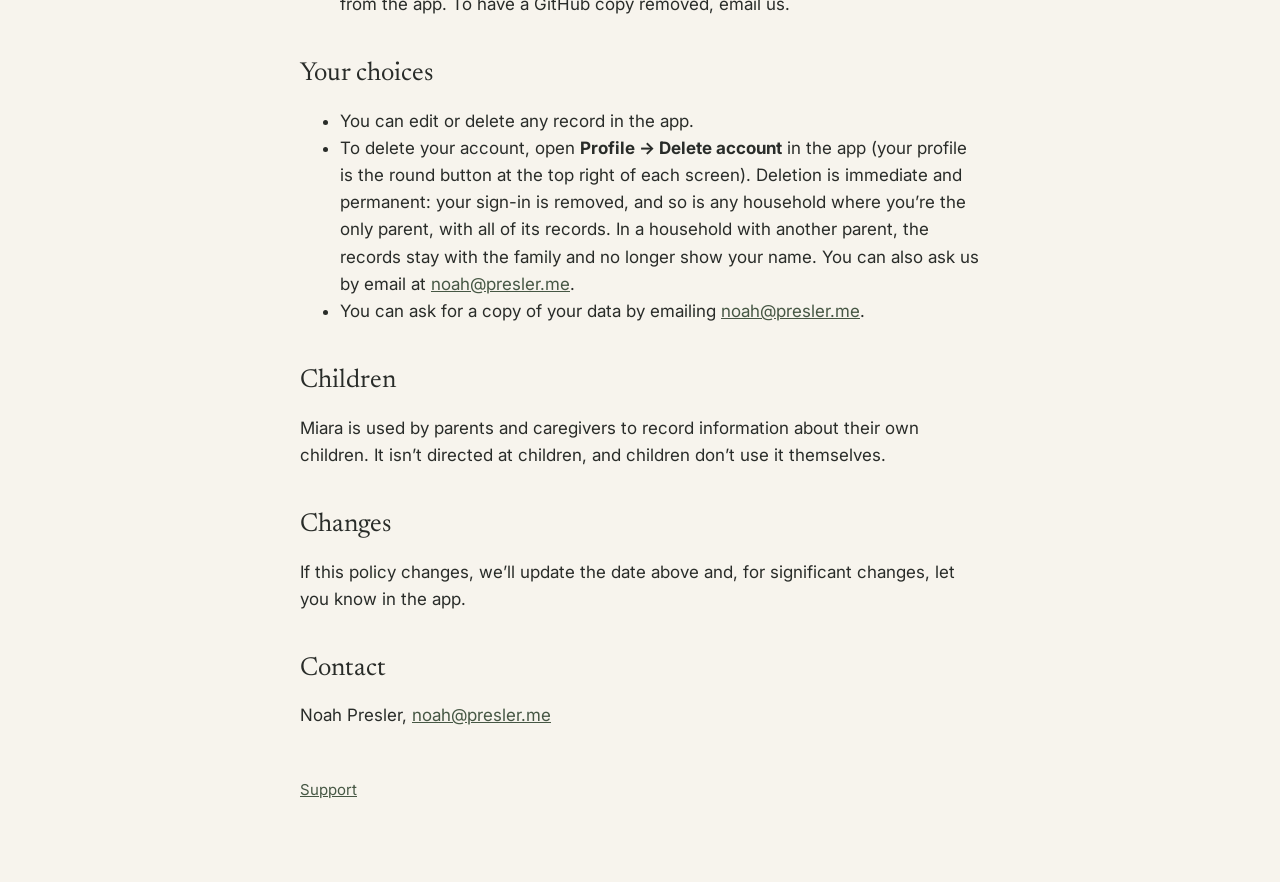
==== commit 04dcc980: "Privacy: Trends unit flips and kept readouts (sync with MiaraOS #832) Co-Authored-By: Claude Opus 5." ====
--- a/privacy.html
+++ b/privacy.html
@@ -16,7 +16,7 @@
 <li><strong>App-open counts:</strong> the first time each day, week and month that Miara opens on a phone or watch, the app adds one to a running total for its kind of device (iPhone, Apple Watch, Android or Wear OS). We check that the request comes from a signed-in app, then keep only the total: not who opened it, which device it was or what time it was.</li>
 <li><strong>Month book counts:</strong> the app adds one to totals of month books opened, how far a read got (a quarter, half, three quarters or the end) and books finished. The site counts links opened in a browser and read to the end, and how many readers saw or tapped the note about Miara after the last page, and the server counts links made and turned off. Only the totals are kept: no account, device, link or time goes with them.</li>
 <li><strong>Night-wake counts:</strong> if you use the morning question about night wakes, the app adds one to totals of how often it was offered and set up, whether access to sleep was allowed, how often a question was shown and how it was answered. The server counts questions sent as notifications and morning cards written without an answer. Only the totals are kept: no account, device, night or time goes with them.</li>
-<li><strong>Sleep tab and sleep card counts:</strong> the app adds one to totals of how often the Sleep tab in Insights was opened (with your sleep connected or not), how its offer to connect Apple Health or Health Connect was answered, whether access to sleep was allowed, how often a sleep card was shown and in which style, how often one was opened, how the question about using your sleep in insights was answered and when it was turned on or off, how often Compare and Trends were opened from Today or from their tabs, how often Sleep and Trends were moved back or forward a week, month or other period, and how often sending a night’s numbers failed. The server counts nights received and sleep cards written or held back. Only the totals are kept: no account, device, night or time goes with them, and nothing about your sleep or your baby’s.</li>
+<li><strong>Sleep tab and sleep card counts:</strong> the app adds one to totals of how often the Sleep tab in Insights was opened (with your sleep connected or not), how its offer to connect Apple Health or Health Connect was answered, whether access to sleep was allowed, how often a sleep card was shown and in which style, how often one was opened, how the question about using your sleep in insights was answered and when it was turned on or off, how often Compare and Trends were opened from Today or from their tabs, how often Sleep and Trends were moved back or forward a week, month or other period, how often Trends’ oz and ml switch was flipped and to which unit, how often a bar’s numbers were kept on screen on each Trends chart, and how often sending a night’s numbers failed. The server counts nights received and sleep cards written or held back. Only the totals are kept: no account, device, night or time goes with them, and nothing about your sleep or your baby’s.</li>
 <li><strong>Bath counts:</strong> the app adds one to totals of baths logged (from the tile, the bath sheet or by voice; tub or sponge; with soap or without) and of the Bath tile being turned on or off. Only the totals are kept: no account, device, bath or time goes with them.</li>
 <li><strong>Timeline search counts:</strong> the app adds one to totals of searches run (and whether anything was found) and of results opened (a note, memory, symptom or medicine). What you type stays on your phone and is never sent. Only the totals are kept: no account, device, search or time goes with them.</li>
 <li><strong>Logger counts:</strong> the app adds one to totals of how often the log sheet is opened, from which tab, and which kind of entry or voice is chosen from it. Only the totals are kept: no account, device, entry or time goes with them.</li>
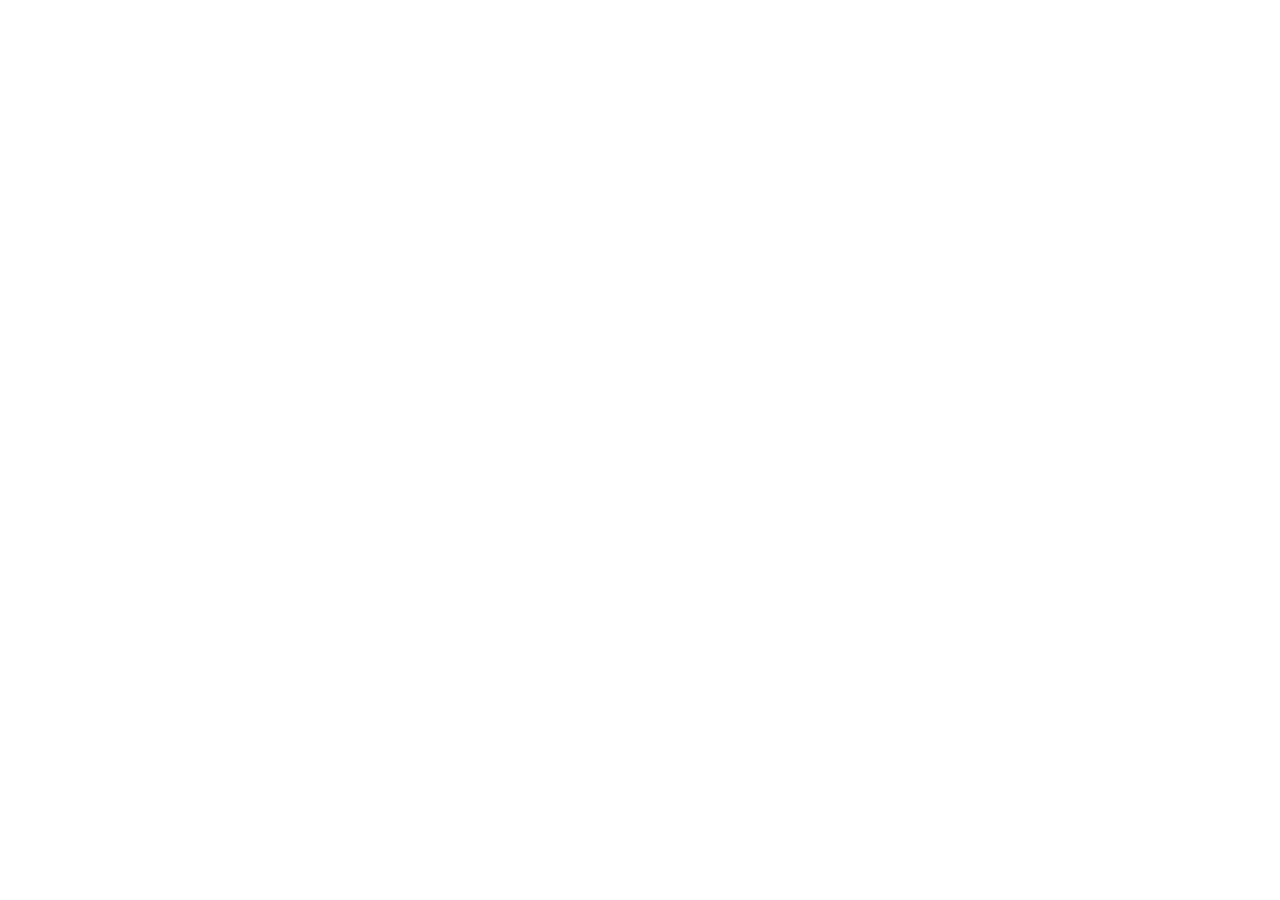
==== commit 66312457: "Privacy policy: point to getmiara.com/privacy, the one copy Co-Authored-By: Claude Opus 5.5 <noreply" ====
--- a/privacy.html
+++ b/privacy.html
@@ -1,114 +1,5 @@
-<!doctype html><html lang="en"><head><meta charset="utf-8"><meta name="viewport" content="width=device-width, initial-scale=1"><link rel="preconnect" href="https://fonts.googleapis.com"><link rel="preconnect" href="https://fonts.gstatic.com" crossorigin><link href="https://fonts.googleapis.com/css2?family=Inter:wght@400;600&family=Newsreader:opsz@6..72&display=swap" rel="stylesheet"><link rel="stylesheet" href="style.css"><title>Miara privacy policy</title><meta name="description" content="How Miara handles your family's data."></head><body><main>
+<!doctype html><html lang="en"><head><meta charset="utf-8"><meta name="viewport" content="width=device-width, initial-scale=1"><meta http-equiv="refresh" content="0; url=https://getmiara.com/privacy"><link rel="canonical" href="https://getmiara.com/privacy"><link rel="stylesheet" href="style.css"><title>Miara privacy policy</title><meta name="description" content="How Miara handles your family's data."><script>location.replace('https://getmiara.com/privacy' + location.hash)</script></head><body><main>
 <div class="eyebrow">Miara</div>
 <h1>Privacy policy</h1>
-<p class="muted">Effective November 20, 2026</p>
-<p>Miara helps families keep a shared record of their baby’s feeds, diapers, sleep, solid foods and growth. This policy explains what Miara stores, why, and the choices you have.</p>
-<h2>What we store</h2>
-<ul>
-<li><strong>Account details:</strong> your email address, and your name if you provide it or Apple or Google shares it when you use Sign in with Apple or Sign in with Google. Used to sign you in and to show caregivers who logged what.</li>
-<li><strong>Your family’s records:</strong> the baby’s name, birth date and sex; feeds, diapers, sleep, solid foods (including allergens introduced and any symptoms you note), growth measurements and notes (a note you say aloud is turned into words on your phone, and the sound isn’t kept); milestones and memories; and anything you import from a file you choose. Used only to provide the app’s features.</li>
-<li><strong>Photos and recordings you add:</strong> photos you add to a milestone, a meal, a memory or a month book, and memories you record by voice, with their words. Photos are re-saved on your phone first, so they carry no location or camera details. Used only to show them back to your household, and on a month book’s link if you share one (see “Sharing a month book” below), and insights can read the words of a memory (see Insights).</li>
-<li><strong>Household membership:</strong> who belongs to your household and their role (parent, caregiver or viewer), so records are shared with the right people.</li>
-<li><strong>Insights, if a parent turns them on:</strong> each morning, midday and evening insight card, the summary of the log it was written from, and which parent turned insights on and when (see <a href="#insights">Insights</a>).</li>
-<li><strong>Notification tokens:</strong> an identifier for each phone you sign in on, so we can notify it when the log changes or an insight is ready.</li>
-<li><strong>Service records:</strong> for each notification we send, whether it was delivered to Apple, and for each insight, whether it was written and how long it took. These say nothing about your records, are used only to keep Miara working, and are deleted after 90 days.</li>
-<li><strong>Where a record was logged:</strong> whether each new record was added in the app, on a watch, from a widget or Live Activity, from a notification button or by voice. It’s kept with the record and protected like it, and it doesn’t identify your phone or watch.</li>
-<li><strong>App-open counts:</strong> the first time each day, week and month that Miara opens on a phone or watch, the app adds one to a running total for its kind of device (iPhone, Apple Watch, Android or Wear OS). We check that the request comes from a signed-in app, then keep only the total: not who opened it, which device it was or what time it was.</li>
-<li><strong>Month book counts:</strong> the app adds one to totals of month books opened, how far a read got (a quarter, half, three quarters or the end) and books finished. The site counts links opened in a browser and read to the end, and how many readers saw or tapped the note about Miara after the last page, and the server counts links made and turned off. Only the totals are kept: no account, device, link or time goes with them.</li>
-<li><strong>Night-wake counts:</strong> if you use the morning question about night wakes, the app adds one to totals of how often it was offered and set up, whether access to sleep was allowed, how often a question was shown and how it was answered. The server counts questions sent as notifications and morning cards written without an answer. Only the totals are kept: no account, device, night or time goes with them.</li>
-<li><strong>Sleep tab and sleep card counts:</strong> the app adds one to totals of how often the Sleep tab in Insights was opened (with your sleep connected or not), how its offer to connect Apple Health or Health Connect was answered, whether access to sleep was allowed, how often a sleep card was shown and in which style, how often one was opened, how the question about using your sleep in insights was answered and when it was turned on or off, how often Compare and Trends were opened from Today or from their tabs, how often Sleep and Trends were moved back or forward a week, month or other period, how often Trends’ oz and ml switch was flipped and to which unit, how often a bar’s numbers were kept on screen on each Trends chart, and how often sending a night’s numbers failed. The server counts nights received and sleep cards written or held back. Only the totals are kept: no account, device, night or time goes with them, and nothing about your sleep or your baby’s.</li>
-<li><strong>Bath counts:</strong> the app adds one to totals of baths logged (from the tile, the bath sheet or by voice; tub or sponge; with soap or without) and of the Bath tile being turned on or off. Only the totals are kept: no account, device, bath or time goes with them.</li>
-<li><strong>Timeline search counts:</strong> the app adds one to totals of searches run (and whether anything was found) and of results opened (a note, memory, symptom or medicine). What you type stays on your phone and is never sent. Only the totals are kept: no account, device, search or time goes with them.</li>
-<li><strong>Logger counts:</strong> the app adds one to totals of how often the log sheet is opened, from which tab, and which kind of entry or voice is chosen from it. Only the totals are kept: no account, device, entry or time goes with them.</li>
-<li><strong>Sleep note counts:</strong> the app adds one to totals of notes added to a sleep (spoken or typed), edited and deleted. What a note says is never sent with them. Only the totals are kept: no account, device, note or time goes with them.</li>
-<li><strong>Connections and device readings:</strong> the connections your household makes (its name, what it may do, which children it covers, when it ends, the first six characters of its token and who made it), the entries and readings it sends, and any readings an AI assistant adds for you. Used only to show them back to your household and to let a connection do what you allowed (see <a href="#connections">Connections and device data</a>). Readings are shown to your household’s parents and caregivers in the app, including from connections you’ve turned off and whether or not they’re used in insights; Miara doesn’t check them or send alerts about them.</li>
-<li><strong>Connection and API counts:</strong> the app adds one to totals of connections made, turned off and undone, of Use in insights being switched on or off, of overlapping sleeps answered and which version was kept, of the notification about a new connection being opened or acted on, and of the readings screens and the Timeline’s Sources filter being opened. The server counts calls to the API and to Miara’s assistant tools by kind, calls it refused and why, entries and readings received and how each was handled, apps allowed, turned away or reviewed, sign-in links started, approved, turned down and left unanswered, and connections removed from the list. Only the totals are kept, per day and for each of the app, the API, assistants and the sandbox: no account, family, child, device, token or time goes with them.</li>
-<li><strong>Change history:</strong> a log of additions, edits and deletions, so your household can see who changed what.</li>
-</ul>
-<p>To see how Miara is used, we look at totals across all families: the app-open, month book, night-wake, sleep, bath, search, logger, sleep note and connection counts above, and counts made from records already stored, such as how many families logged this week, how many have a connection, which kinds of records they add and where they logged them. These totals never name a family or a person, and any number covering fewer than three families or people is hidden. We don’t use analytics or advertising services, we don’t collect location, contacts or advertising identifiers, and we don’t track you across other apps or websites.</p>
-<h2>Where it’s stored and who can see it</h2>
-<p>Records are stored with our database provider, Supabase, and are protected so that only members of your household can read them, apart from the pages you choose to share by link. Growth records are visible only to parents. We don’t sell your data, share it with advertisers or use it to train AI models.</p>
-<p>When another caregiver changes the log, Miara tells your other signed-in phones so they can update in the background: through Apple’s push notification service on iPhone, and Google’s Firebase Cloud Messaging on Android. These messages carry no care records. To send them we keep an identifier for each phone, which is removed when you sign out or delete your account.</p>
-<p>Two optional reminders also go through these services, so they can appear while the app is closed. <strong>Upcoming nap and bedtime</strong> sends the next nap’s or bedtime’s window times, and when the last feed started and whether it was a bottle. <strong>Feed reminders</strong> send when the last feed started and whether it was a bottle. Neither includes names, amounts or notes. Each goes only to the phone it’s shown on, and you can turn either off for a phone in <strong>Profile</strong>.</p>
-<p>Photos and recordings are stored privately with Supabase in your household’s folder. Parents and caregivers in your household can see and play them; viewers can’t. They aren’t sent to Anthropic or to any AI assistant you connect.</p>
-<p>On iPhone, if you allow it, Miara shows the photos from a given day so you can choose some for that month’s book. Those photos are read on your phone, and only the ones you choose and add are uploaded. Finding faces, to crop a photo around them, also happens on your phone. Android uses the system’s photo picker, so Miara sees only the photos you pick.</p>
-<p><strong>Apple Health and Health Connect</strong> (optional): if you connect it, Miara reads your own sleep, and nothing else, from Apple Health on iPhone or Health Connect on Android. It’s used for two things.</p>
-<ul>
-<li><strong>The morning question:</strong> your phone compares your night with your baby’s logged sleep and asks whether you were up with them at times when no wake was logged. For this the server learns only that a night has times to ask about, how many, and how many wakes your answer added. A wake you add is saved like any other record. When the question comes as a notification, Apple’s or Google’s push service carries your baby’s name and the number of times; the times themselves are filled in on your phone.</li>
-<li><strong>Insights:</strong> if insights are on, your phone also sends when you were asleep and awake each night to Miara’s server, which includes it in the summary sent to Anthropic (see <a href="#insights">Insights</a>), so a card can compare your sleep with your baby’s. It goes without your name, email or account, is used only to write insights, and Anthropic’s terms don’t allow it to train its models on it. Miara keeps it with the card’s summary like any other insight, and everyone in your household who can see insights can read the cards it shapes.</li>
-</ul>
-<p>Your sleep is never sold, shared with anyone else or used for advertising. Miara never writes to Apple Health or Health Connect. You can turn this off in <strong>Profile</strong>, and remove access in the Health app or Health Connect’s settings.</p>
-<p>Reminders for month birthdays and the holidays you choose are scheduled on your phone. The days you choose are saved to your family’s account so Miara can notice them. Insights can send Anthropic the name of a chosen day when it’s near.</p>
-<p>Demo mode uses synthetic data that stays on your device and is never uploaded.</p>
-<h2>Sharing a month book</h2>
-<p>A parent or caregiver can share a month book by link. Nothing is shared until one of them makes a link. Anyone who has the link can see those pages without signing in, and can pass it on, so send it only to people you’d show the book to. The pages show your baby’s name and the first name of anyone a page credits.</p>
-<ul>
-<li><strong>What’s on a link:</strong> the book’s photos and the written words of its memories, unless you turn them off, and its charts, Insights and month ahead only if you turn them on. Voice recordings, anything saved for the doctor and Insights about symptoms are never on a link.</li>
-<li><strong>How it’s stored:</strong> your phone makes a copy of the pages and the pictures drawn for them, and it’s stored privately with Supabase. The server keeps only a scrambled form of the link, so it can’t rebuild the address. Photos reach a reader through addresses that stop working after ten minutes. A preview in a message app shows the book’s month and its drawn cover, never a photo.</li>
-<li><strong>How long it stays open:</strong> until it’s turned off, or until a date you choose, up to a year away. Whoever made a link, or any parent, can turn it off in the app, and that can’t be undone. Turning it off removes the copy right away and the pictures drawn for it within a day; a link that reaches its date is cleared the same way within a day. A short note that the link existed stays for 90 days, so its readers are told it ended. Something you delete from your log leaves the link the next time it’s opened. Deleting the household removes its links.</li>
-<li><strong>Who else handles it:</strong> the pages are served by our web host, Vercel, which like any web host handles a reader’s IP address and the address of the page they open.</li>
-</ul>
-<h2>How long we keep it</h2>
-<p>We keep your records for as long as your household uses Miara. A record you delete disappears for everyone right away and stays only in your household’s change history. A photo or recording you remove the same way disappears from the app, and its file stays in your household’s private folder until the household is deleted, so that Undo and the change history still work. To have one removed sooner, email us. Deleting your account (below) removes your sign-in immediately, and removes any household where you’re the only parent along with all of its records and history.</p>
-<h2>Sign in with Apple</h2>
-<p>If you use Sign in with Apple, Apple shares a stable identifier and, the first time, the name and email you choose to share (which may be a private relay address). We use these only to sign you in.</p>
-<h2 id="insights">Insights</h2>
-<p>Insights are short notes about your baby’s night (in the morning), the day so far (at midday) and the day (in the evening): wins worth celebrating, patterns across recent days, typical ranges for your baby’s age, and what to expect at each month, quoted from the CDC and the American Academy of Pediatrics. They’re written with Claude, an AI model made by Anthropic. Insights are off until a parent in your household turns them on, and any parent can turn them off at any time in <strong>Profile → Insights</strong>.</p>
-<ul>
-<li><strong>What’s sent to Anthropic:</strong> a summary Miara computes from your log: sleep stretches and times, feed, nap and diaper counts and amounts, foods tried, how your baby took to them and allergens introduced, your baby’s age, and typical ranges for that age. It also includes the notes you add to feeds, pumps, diapers, sleep and meals from the last 7 days, as you wrote them, so a name in a note goes with it. Notes on symptoms aren’t sent. If a parent connected Apple Health or Health Connect, it includes when that parent was asleep and awake each night, without their name. If you marked a milestone or saved a memory that day, it includes the milestone from Miara’s list, how many memories you saved, any occasion you named, and the words of that day’s memories, as written or transcribed, with your baby’s name removed. Other names in them go with them. Those words are read to write the card and aren’t stored with its summary, though the card may reflect them, and everyone in your household who can see insights can read the card. Recordings and photos are never sent. If a connection has Use in insights on, the morning summary also includes a short summary of what it reported overnight: time in each sleep stage, the range of room temperature, humidity and sound, and readings your household declared itself, by the label you gave them, along with the connection’s name (see <a href="#connections">Connections and device data</a>). These are numbers and labels you registered, never free text, and never heart rate, oxygen or breathing. If you’re traveling, it includes how many hours you are from home, never where. It doesn’t include your baby’s name or birth date, anyone’s name from your account, or your email address. Anthropic writes the card under its commercial terms, which don’t allow it to train its models on this data. See <a href="https://www.anthropic.com/legal/privacy">Anthropic’s privacy policy</a>.</li>
-<li><strong>What Miara stores:</strong> each card and the summary it was written from, visible to the members of your household, and which parent turned insights on and when. Dismissing a card hides it only for you.</li>
-<li><strong>Notifications:</strong> if you allow notifications, each insight’s headline (which may include your baby’s name) is shown on your phone, including the lock screen, depending on your phone’s settings. Turn insight notifications off for a phone in <strong>Profile → Insights</strong>.</li>
-<li><strong>Not medical advice:</strong> insights describe your own records and what’s common at your baby’s age. They don’t diagnose anything and aren’t a substitute for your pediatrician.</li>
-</ul>
-<h2>Sign in with Google</h2>
-<p>If you use Sign in with Google, Google shares a stable identifier, your name, your email address and a link to your profile picture. We keep the identifier, name and email to sign you in and to show caregivers who logged what; we don’t use your picture or any other Google data. We don’t share data from your Google account with anyone, sell it, use it for advertising or use it to train AI models. You can remove Miara’s access at any time in your Google Account’s security settings, and deleting your Miara account removes it from our records.</p>
-<h2>AI assistant connections</h2>
-<p>You can connect Miara to an AI assistant such as Claude, ChatGPT or Gemini, so you can log by saying what happened. You sign in to Miara and approve each connection, which then acts as you, within your role in the household: it can read and change your household’s feeds, sleep (and the notes on a sleep), diaper and solid-food records, and if you’re a parent, read your baby’s growth measurements (weight, length and head size). It can also add readings you give it, such as a room’s temperature, which are kept like those from any connection (see <a href="#connections">Connections and device data</a>). It can’t change growth records, invite people, or change your household or account.</p>
-<ul>
-<li><strong>What Miara stores:</strong> the records the assistant creates or changes, marked as logged with an assistant, and which connection made the change. We don’t store your conversations with the assistant.</li>
-<li><strong>What the assistant receives:</strong> the records it reads or changes for you, such as your baby’s name, recent feeds, sleep and diapers, and growth measurements you ask about. What you say to the assistant and what Miara returns to it are handled by that assistant’s provider under its own privacy policy.</li>
-<li><strong>Disconnecting:</strong> remove the connection in the assistant’s settings, or turn it off in <strong>Profile → Siri, assistants and connections</strong>, at any time. Records it logged stay in your household until you delete them.</li>
-</ul>
-<h2 id="connections">Connections and device data</h2>
-<p>A parent or caregiver can make a connection for your family’s own scripts, devices and bridges, such as a program on your home computer that passes a sleep sensor’s readings to Miara. Each one uses a personal access token. Viewers can’t make or see connections.</p>
-<ul>
-<li><strong>What a connection can do:</strong> you pick when you make it, from three things: read your children’s entries, readings and insight cards; add entries (sleep, bottles, nursing, diapers and pumping, each with any note a person typed about it in the device’s own app); and add readings. It covers only the children you choose and stops on the date you set, up to a year away. It can’t invite anyone, change your household or account, or bring back something you deleted. A card that uses a parent’s own sleep can be read only by a connection that parent made.</li>
-<li><strong>The token:</strong> it’s shown once, when you make it. Miara keeps only a scrambled form, so it can’t show it again or rebuild it, and the first six characters so you can tell your connections apart. Treat it like a password: anyone who has it can do what the connection can until you turn it off or it ends. A bridge can also get its token by asking for a sign-in link: you open the link, sign in, check that the code matches the one on your computer, choose the children and approve. The token goes straight to the bridge and isn’t shown to anyone. Miara keeps only its scrambled form, and forgets an unanswered link a day after it ends.</li>
-<li><strong>What Miara stores:</strong> the entries a connection adds are marked as made by a connection, with its name and the person who made it, and the details it sent with each entry (up to 16 KB) are kept with it. A note it sends with an entry is kept and shown like a note typed in Miara, and is read by insights like one (see <a href="#insights">Insights</a>). Readings are kept to the minute for each child: sleep stage, heart rate, oxygen, breathing rate, room temperature, humidity and sound level, and anything else your household declares with a short label and either a number range or a few choices. Only parents and caregivers can read them. Heart rate, oxygen and breathing are kept as records for your family only: Miara doesn’t interpret them or use them in insights.</li>
-<li><strong>Device logins:</strong> Miara never asks for or stores the username or password of a device or its own app. A bridge runs on your own computer, signs in to the device there and sends Miara only the readings.</li>
-<li><strong>Insights:</strong> each connection has a <strong>Use in insights</strong> switch, which is on when you make it. A parent or the person who made it can turn it off at any time. When it’s on and insights are on, a short summary of its non-vital readings goes into the morning summary sent to Anthropic, as described under <a href="#insights">Insights</a>, and is handled the same way. Nothing from a connection’s entries or readings is sent in any other form.</li>
-<li><strong>Overlapping sleeps:</strong> if a connection sends a sleep that overlaps one already in your log, Miara doesn’t add it a second time. It asks a parent or caregiver whether to use the device’s times or keep the logged ones, and keeps the other times with the entry.</li>
-<li><strong>Who’s told:</strong> when someone makes a connection that can add entries or readings, Miara sends the household’s other parents and caregivers a notification through Apple’s push service or Google’s Firebase Cloud Messaging. It names the person or connection, the children it covers and when it ends. Anyone who can manage the connection can turn it off from the notification. Read-only connections send none.</li>
-<li><strong>Turning it off and undoing it:</strong> the person who made a connection, or any parent, can turn it off in <strong>Profile → Siri, assistants and connections</strong>, and it stops working right away. <strong>Undo everything it added</strong> also removes its entries, as if you had deleted them (they stay only in the change history), deletes its readings and turns it off. Turning off alone leaves what it already added. A connection that’s turned off or has ended can then be removed from the list; what it added stays.</li>
-<li><strong>The developer sandbox:</strong> for people building against Miara’s API there is a public practice family, “Sandbox family (synthetic)”, with two sample children. Its token is published, so anyone can use it. It holds only made-up entries and readings, no real family’s data, and is cleared and refilled every night. To limit misuse, Miara keeps a scrambled form of a caller’s address for the minute it counts that caller’s requests, never the address itself. Its calls are counted like the others.</li>
-</ul>
-<h2 id="apps">Apps you connect</h2>
-<p>A parent or caregiver can allow an app that isn’t made by Miara to connect to their Miara account. You sign in to Miara and approve it on a screen that lists what it asks for.</p>
-<ul>
-<li><strong>What the app gets:</strong> only the access you allowed on that screen (read your log, add entries or add readings), only for your household’s children, and within your role in the household. It works as a connection: it shows in your log as “via” the app, and you can turn it off or undo what it added in <strong>Profile → Siri, assistants and connections</strong>, the same as any connection. Turning it off stops it, but anything it already read stays with the app.</li>
-<li><strong>Apps Miara hasn’t reviewed:</strong> a new app is marked unreviewed, in the consent screen and in your connections, and until Miara reviews it, only ten people can connect it. Miara hasn’t checked how an unreviewed app handles what it receives.</li>
-<li><strong>What Miara stores:</strong> which apps you allowed and which of those access options you picked, and what the app adds, kept like any connection’s.</li>
-<li><strong>What the app does with it:</strong> what an app receives is handled under that app’s own privacy policy, not this one.</li>
-</ul>
-<h2>Feedback</h2>
-<p>When you choose Send feedback in the app, we receive what you write, what kind of feedback it is, and technical details that help us find the problem: the app version, your phone’s model, system version, language, time zone and display settings, the screen you were on, how many changes were waiting to sync and the last sync error, your last few steps in the app (for example “Logged bottle”, never what you logged), how many records your log has and how far back it goes (never what they say), your baby’s age in whole months, your connection type, notification permission and app settings, and recent error codes and crash reports (code locations only). The app shows these details before you send. Nothing is sent unless you send it.</p>
-<ul>
-<li><strong>Where it goes:</strong> the report is stored with Supabase, linked to your account. What you wrote and the technical details are copied into a private issue tracker on GitHub that only the developer can see. Your name, email and household are not copied there.</li>
-<li><strong>Screenshots:</strong> after you take a screenshot in the app, it can offer to send it as feedback or to share it. If you send it as feedback (you can switch the screenshot off before sending), the screenshot is stored privately with Supabase in your account’s folder, together with the details above as they were when you took it. It may show your family’s records, so it is never copied to the issue tracker; only the developer can open it, along with the AI coding assistant (Anthropic’s Claude) the developer uses to fix the problem you reported, which sees it while working on that report. You can turn the offer off in Profile. Sharing uses your phone’s share sheet: we don’t receive what you share.</li>
-<li><strong>TestFlight:</strong> feedback you send through Apple’s TestFlight app is handled by Apple and copied to us the same way, including its screenshot, which is kept like the ones above. For a crash, that includes Apple’s crash log, which stays with Supabase; only a short technical summary goes to the issue tracker. Your email stays with us and isn’t copied to GitHub.</li>
-<li><strong>Deleting:</strong> deleting your account deletes the feedback and screenshots you sent from the app. To have a GitHub copy removed, email us.</li>
-</ul>
-<h2>Your choices</h2>
-<ul>
-<li>You can edit or delete any record in the app.</li>
-<li>To delete your account, open <strong>Profile → Delete account</strong> in the app (your profile is the round button at the top right of each screen). Deletion is immediate and permanent: your sign-in is removed, and so is any household where you’re the only parent, with all of its records. In a household with another parent, the records stay with the family and no longer show your name. You can also ask us by email at <a href="mailto:noah@presler.me?subject=Delete%20my%20Miara%20account">noah@presler.me</a>.</li>
-<li>You can ask for a copy of your data by emailing <a href="mailto:noah@presler.me">noah@presler.me</a>.</li>
-</ul>
-<h2>Children</h2>
-<p>Miara is used by parents and caregivers to record information about their own children. It isn’t directed at children, and children don’t use it themselves.</p>
-<h2>Changes</h2>
-<p>If this policy changes, we’ll update the date above and, for significant changes, let you know in the app.</p>
-<h2>Contact</h2>
-<p>Noah Presler, <a href="mailto:noah@presler.me">noah@presler.me</a></p>
-<nav><a href="index.html">Support</a></nav>
+<p>Miara’s privacy policy has moved to <a href="https://getmiara.com/privacy">getmiara.com/privacy</a>.</p>
 </main></body></html>
